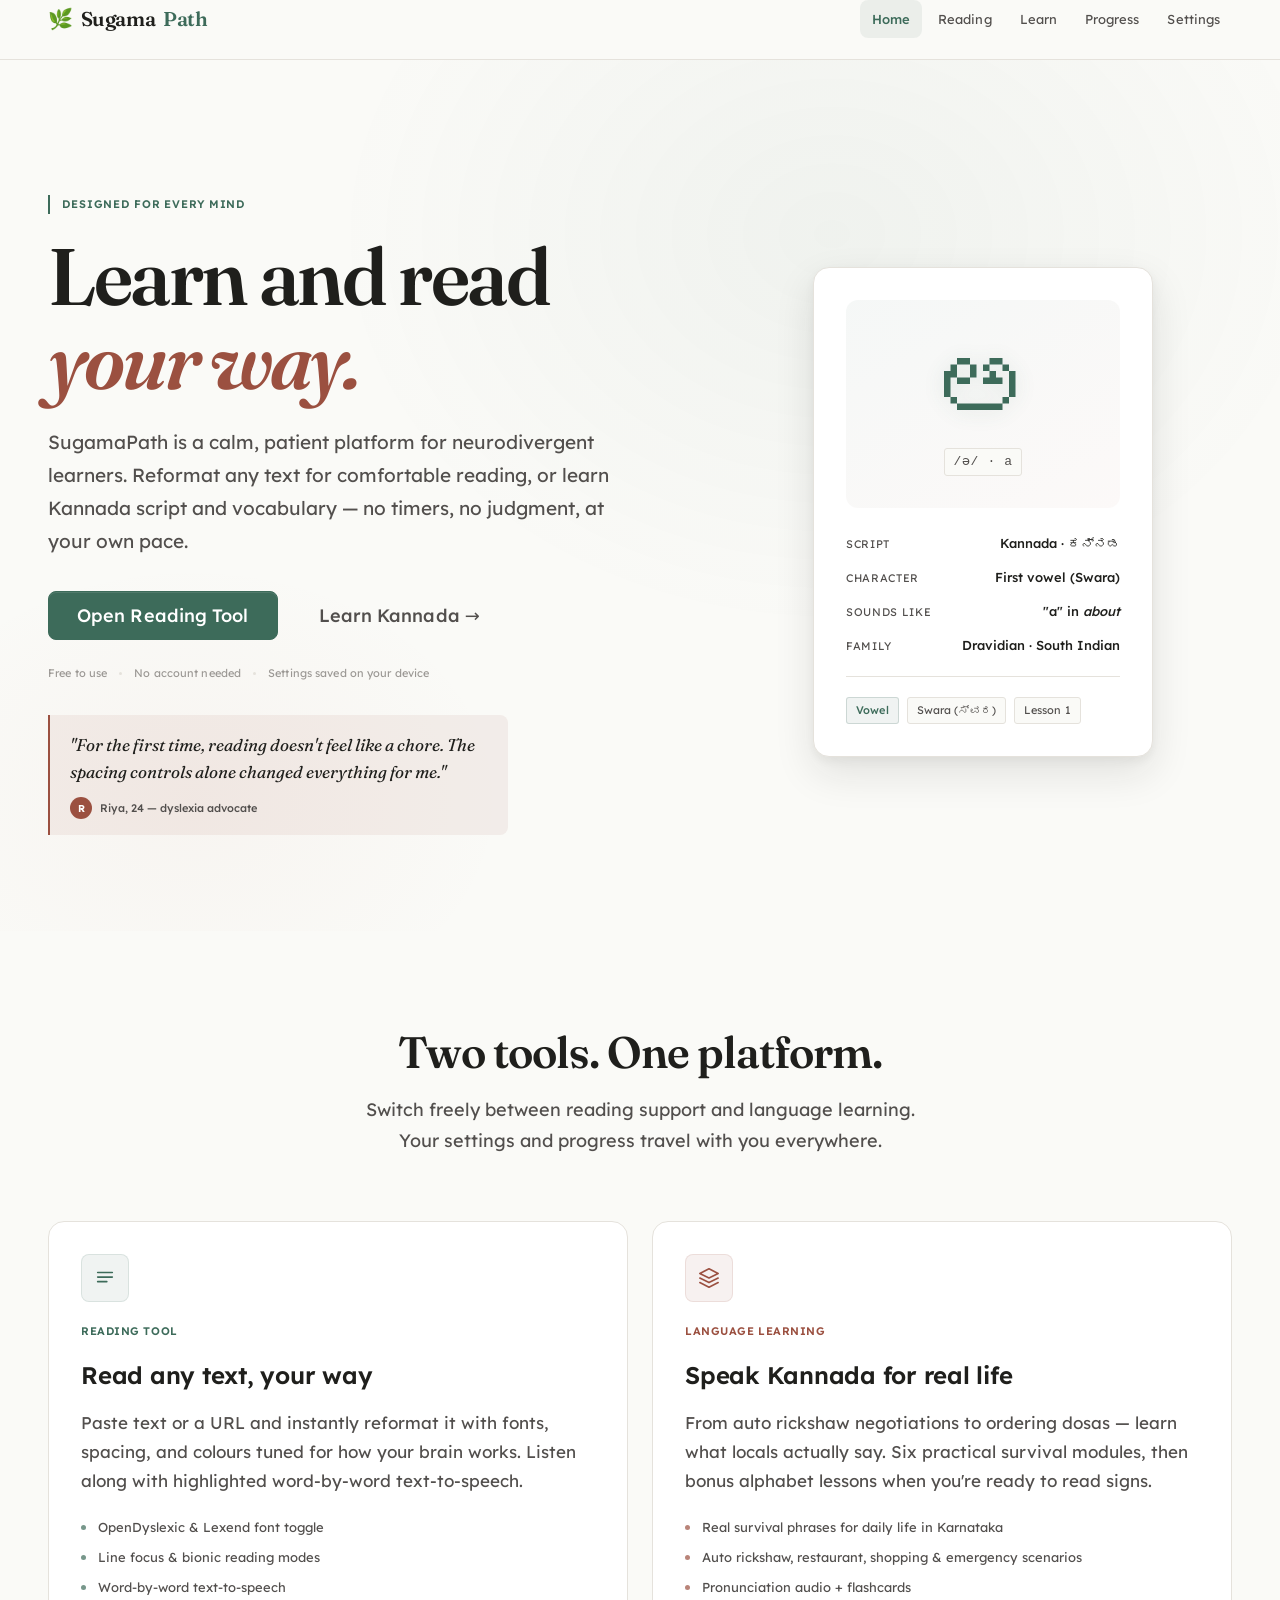
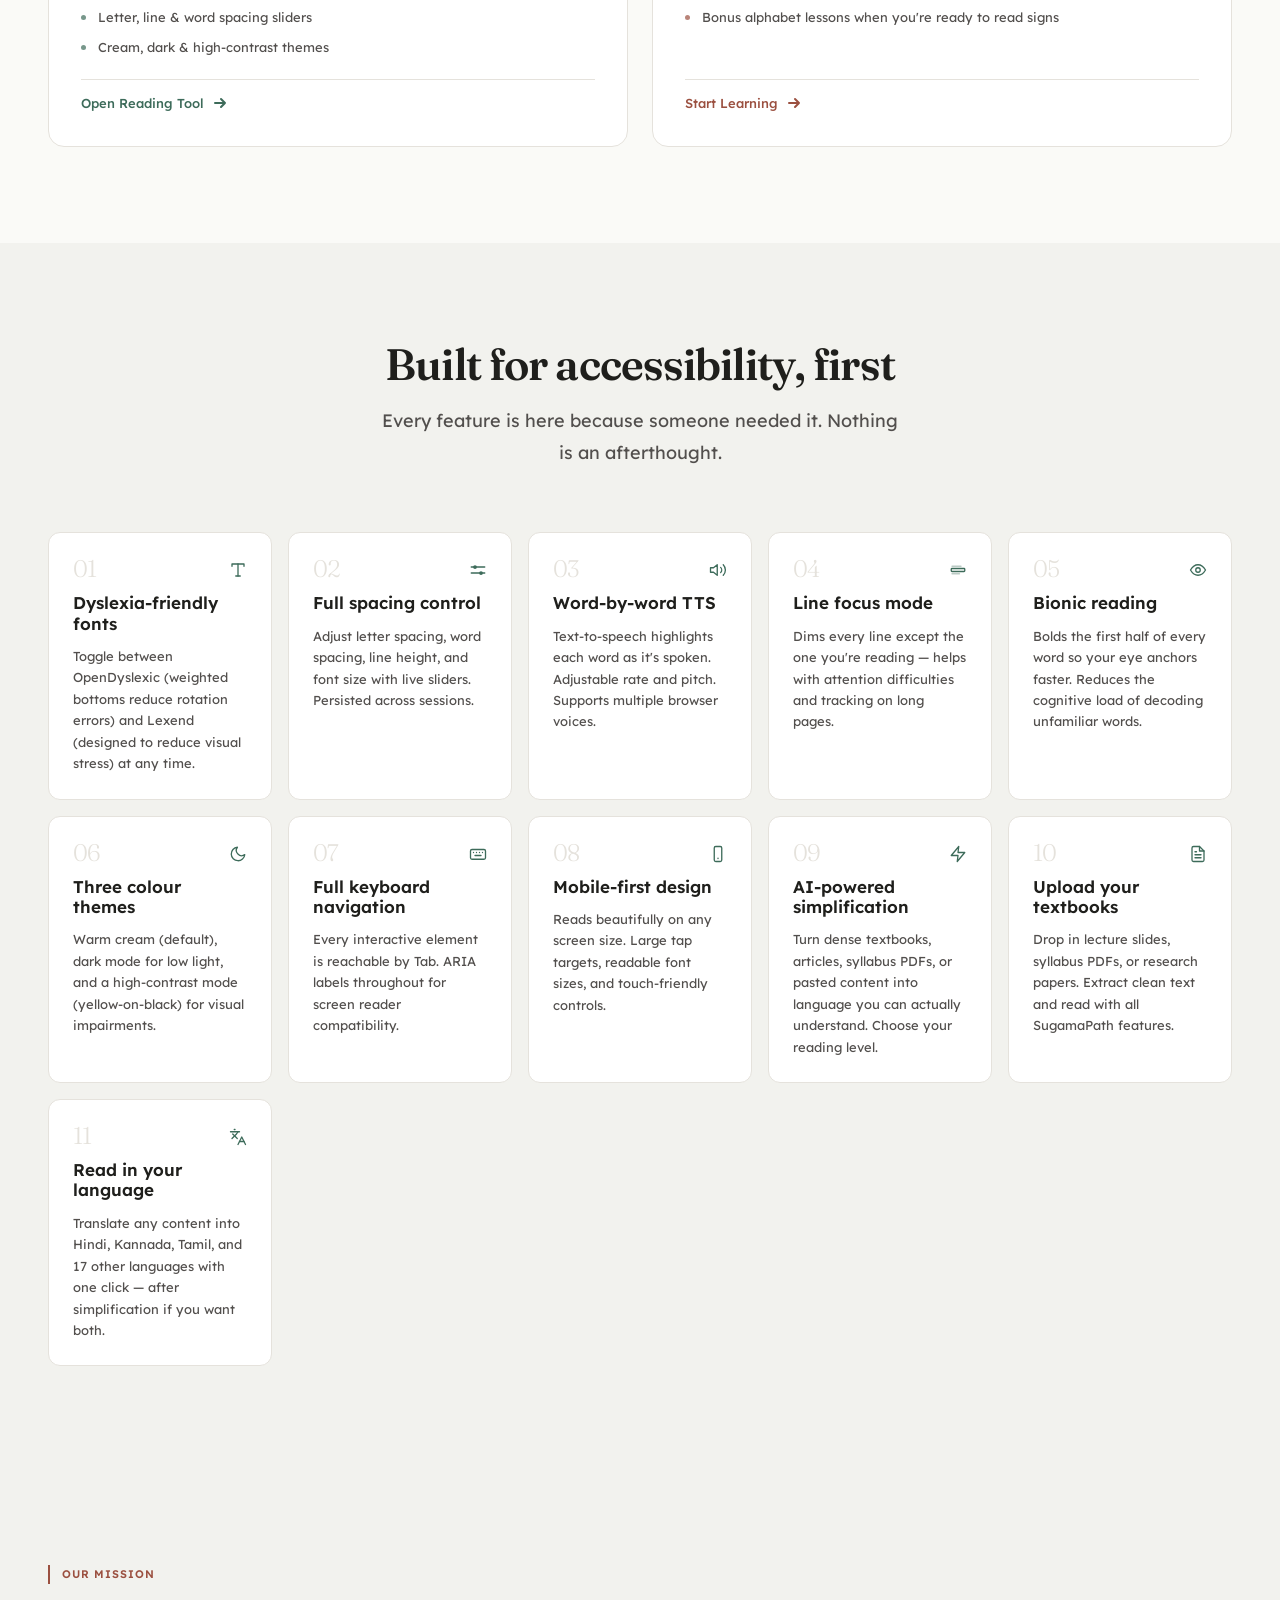
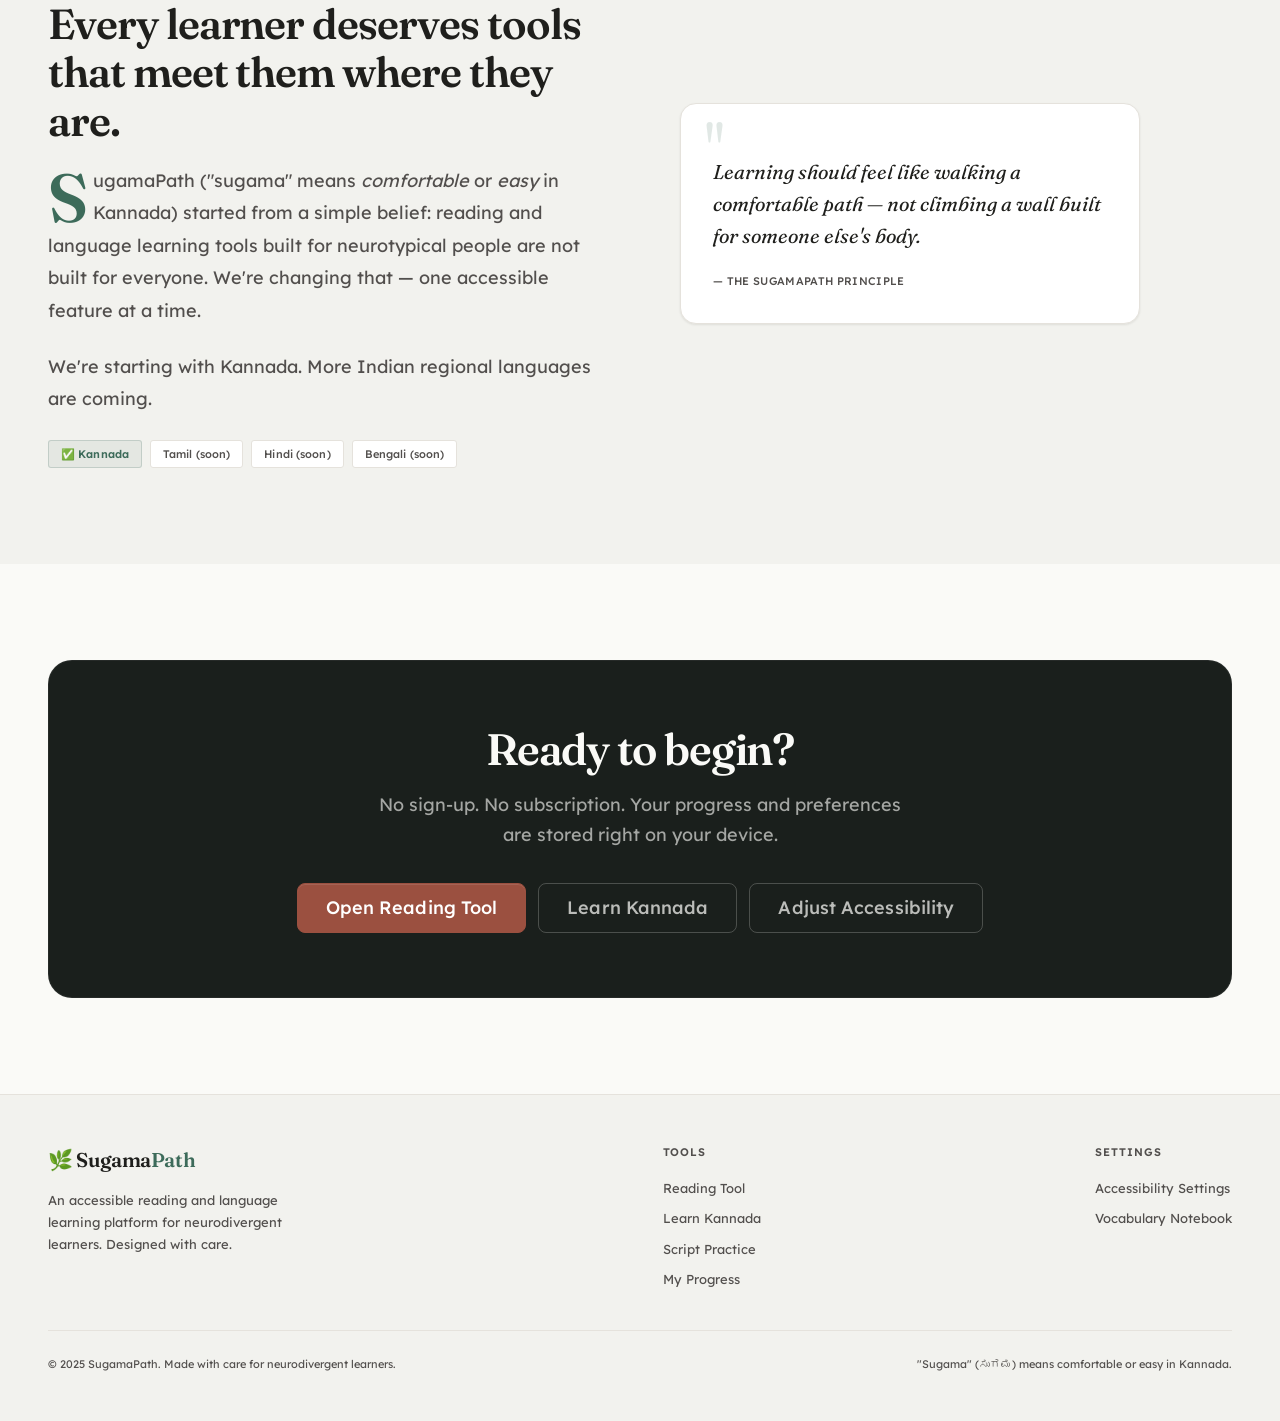
==== index.html @ 94a6a4c0 "Initial commit: SugamaPath v1 - paper/sage design with reading tool, AI features, Kannada lessons" ====
<!DOCTYPE html>
<html lang="en">
<head>
  <meta charset="UTF-8" />
  <meta name="viewport" content="width=device-width, initial-scale=1.0" />
  <meta name="description"
    content="SugamaPath — An accessible language learning platform designed for neurodivergent learners. Read better with dyslexia-friendly tools. Learn Kannada and other Indian regional languages at your own pace." />

  <title>SugamaPath — Accessible Language Learning</title>

  <!-- Preconnect to Google Fonts for performance -->
  <link rel="preconnect" href="https://fonts.googleapis.com" />
  <link rel="preconnect" href="https://fonts.gstatic.com" crossorigin />

  <!-- Settings script runs first — applies theme/font before paint to prevent flash -->
  <script src="js/settings.js"></script>

  <!-- Styles -->
  <link rel="stylesheet" href="css/global.css" />
  <link rel="stylesheet" href="css/index.css" />
</head>
<body>

  <!-- Skip navigation for keyboard users -->
  <a class="skip-nav" href="#main-content">Skip to main content</a>

  <!-- ======================================================================
       Navigation
       ====================================================================== -->
  <header>
    <nav class="nav" aria-label="Main navigation">
      <div class="container">
        <div class="nav__inner">

          <!-- Logo -->
          <a href="index.html" class="nav__logo" aria-label="SugamaPath home">
            <span class="nav__logo-icon" aria-hidden="true">🌿</span>
            Sugama<span>Path</span>
          </a>

          <!-- Mobile hamburger -->
          <button
            class="nav__toggle"
            aria-controls="nav-links"
            aria-expanded="false"
            aria-label="Toggle navigation menu"
          >
            <!-- Hamburger icon (SVG) -->
            <svg width="22" height="22" viewBox="0 0 22 22" fill="none" aria-hidden="true">
              <rect y="4"  width="22" height="2.5" rx="1.25" fill="currentColor"/>
              <rect y="10" width="22" height="2.5" rx="1.25" fill="currentColor"/>
              <rect y="16" width="22" height="2.5" rx="1.25" fill="currentColor"/>
            </svg>
          </button>

          <!-- Nav links — text-only, no emoji -->
          <ul class="nav__links" id="nav-links" role="list">
            <li><a href="index.html"     class="nav__link" aria-current="page">Home</a></li>
            <li><a href="reading.html"   class="nav__link">Reading</a></li>
            <li><a href="learn.html"     class="nav__link">Learn</a></li>
            <li><a href="dashboard.html" class="nav__link">Progress</a></li>
            <li><a href="settings.html"  class="nav__link">Settings</a></li>
          </ul>

        </div>
      </div>
    </nav>
  </header>

  <!-- ======================================================================
       Main Content
       ====================================================================== -->
  <main id="main-content">

    <!-- ==================================================================
         Hero Section
         ================================================================== -->
    <section class="hero" aria-labelledby="hero-heading">
      <div class="container">
        <div class="hero__inner">

          <!-- Left: Text content -->
          <div class="hero__content">
            <div class="hero__eyebrow">Designed for every mind</div>

            <h1 id="hero-heading" class="hero__title">
              Learn and read
              <span class="hero__title-accent">your way.</span>
            </h1>

            <p class="hero__subtitle">
              SugamaPath is a calm, patient platform for neurodivergent learners.
              Reformat any text for comfortable reading, or learn Kannada script
              and vocabulary — no timers, no judgment, at your own pace.
            </p>

            <div class="hero__actions">
              <a href="reading.html" class="btn btn--primary btn--large">Open Reading Tool</a>
              <a href="learn.html"   class="btn btn--text   btn--large">Learn Kannada →</a>
            </div>

            <p class="hero__note">
              <span>Free to use</span>
              <span class="hero__note-dot" aria-hidden="true"></span>
              <span>No account needed</span>
              <span class="hero__note-dot" aria-hidden="true"></span>
              <span>Settings saved on your device</span>
            </p>

            <!-- Pull-quote testimonial -->
            <figure class="hero__testimonial">
              <blockquote class="hero__testimonial-quote">
                "For the first time, reading doesn't feel like a chore.
                The spacing controls alone changed everything for me."
              </blockquote>
              <figcaption class="hero__testimonial-attr">
                <span class="hero__testimonial-avatar" aria-hidden="true">R</span>
                <span>Riya, 24 — dyslexia advocate</span>
              </figcaption>
            </figure>

          </div>

          <!-- Right: Editorial Kannada character card -->
          <div class="hero__visual" aria-hidden="true">
            <div class="hero-editorial">

              <!-- Large Kannada vowel "ಅ" — the star -->
              <div class="hero-editorial__glyph-area">
                <div class="hero-editorial__glyph">ಅ</div>
                <div class="hero-editorial__phoneme">/ə/ · a</div>
              </div>

              <!-- Reference metadata — editorial, precise -->
              <div class="hero-editorial__table">
                <div class="hero-editorial__row">
                  <span class="hero-editorial__row-label">Script</span>
                  <span class="hero-editorial__row-value">Kannada · ಕನ್ನಡ</span>
                </div>
                <div class="hero-editorial__row">
                  <span class="hero-editorial__row-label">Character</span>
                  <span class="hero-editorial__row-value">First vowel (Swara)</span>
                </div>
                <div class="hero-editorial__row">
                  <span class="hero-editorial__row-label">Sounds like</span>
                  <span class="hero-editorial__row-value">"a" in <em>about</em></span>
                </div>
                <div class="hero-editorial__row">
                  <span class="hero-editorial__row-label">Family</span>
                  <span class="hero-editorial__row-value">Dravidian · South Indian</span>
                </div>
              </div>

              <!-- Classification tags -->
              <div class="hero-editorial__tags">
                <span class="hero-editorial__tag hero-editorial__tag--active">Vowel</span>
                <span class="hero-editorial__tag">Swara (ಸ್ವರ)</span>
                <span class="hero-editorial__tag">Lesson 1</span>
              </div>

            </div>
          </div>

        </div>
      </div>
    </section>

    <!-- ==================================================================
         Two Modes Section
         ================================================================== -->
    <section class="modes section" aria-labelledby="modes-heading">
      <div class="container">
        <div class="modes__header">
          <h2 id="modes-heading" class="heading-section">Two tools. One platform.</h2>
          <p class="body-large">
            Switch freely between reading support and language learning.
            Your settings and progress travel with you everywhere.
          </p>
        </div>

        <div class="modes__grid">

          <!-- Reading Mode Card -->
          <a href="reading.html" class="mode-card mode-card--read card card--interactive reveal" aria-label="Go to Reading Tool">
            <div>
              <div class="mode-card__icon" aria-hidden="true">
                <!-- Lines / text icon -->
                <svg viewBox="0 0 24 24" fill="none" stroke="currentColor" stroke-width="1.75" stroke-linecap="round">
                  <path d="M4 6h16M4 11h16M4 16h10"/>
                </svg>
              </div>
            </div>
            <div class="mode-card__tag">Reading Tool</div>
            <h3 class="mode-card__title">Read any text, your way</h3>
            <p class="mode-card__desc">
              Paste text or a URL and instantly reformat it with fonts, spacing,
              and colours tuned for how your brain works. Listen along with
              highlighted word-by-word text-to-speech.
            </p>
            <ul class="mode-card__features" role="list" aria-label="Reading tool features">
              <li class="mode-card__feature">OpenDyslexic & Lexend font toggle</li>
              <li class="mode-card__feature">Line focus & bionic reading modes</li>
              <li class="mode-card__feature">Word-by-word text-to-speech</li>
              <li class="mode-card__feature">Letter, line & word spacing sliders</li>
              <li class="mode-card__feature">Cream, dark & high-contrast themes</li>
            </ul>
            <span class="mode-card__cta" aria-hidden="true">
              Open Reading Tool
              <svg width="16" height="16" viewBox="0 0 16 16" fill="none">
                <path d="M3 8h10M9 4l4 4-4 4" stroke="currentColor" stroke-width="2" stroke-linecap="round" stroke-linejoin="round"/>
              </svg>
            </span>
          </a>

          <!-- Learn Mode Card -->
          <a href="learn.html" class="mode-card mode-card--learn card card--interactive reveal" aria-label="Go to Language Learning">
            <div>
              <div class="mode-card__icon" aria-hidden="true">
                <!-- Graduation / language icon -->
                <svg viewBox="0 0 24 24" fill="none" stroke="currentColor" stroke-width="1.75" stroke-linecap="round" stroke-linejoin="round">
                  <path d="M12 2L2 7l10 5 10-5-10-5z"/>
                  <path d="M2 17l10 5 10-5M2 12l10 5 10-5"/>
                </svg>
              </div>
            </div>
            <div class="mode-card__tag">Language Learning</div>
            <h3 class="mode-card__title">Speak Kannada for real life</h3>
            <p class="mode-card__desc">
              From auto rickshaw negotiations to ordering dosas — learn what
              locals actually say. Six practical survival modules, then bonus
              alphabet lessons when you're ready to read signs.
            </p>
            <ul class="mode-card__features" role="list" aria-label="Learning features">
              <li class="mode-card__feature">Real survival phrases for daily life in Karnataka</li>
              <li class="mode-card__feature">Auto rickshaw, restaurant, shopping &amp; emergency scenarios</li>
              <li class="mode-card__feature">Pronunciation audio + flashcards</li>
              <li class="mode-card__feature">Bonus alphabet lessons when you're ready to read signs</li>
            </ul>
            <span class="mode-card__cta" aria-hidden="true">
              Start Learning
              <svg width="16" height="16" viewBox="0 0 16 16" fill="none">
                <path d="M3 8h10M9 4l4 4-4 4" stroke="currentColor" stroke-width="2" stroke-linecap="round" stroke-linejoin="round"/>
              </svg>
            </span>
          </a>

        </div>
      </div>
    </section>

    <!-- ==================================================================
         Accessibility Features Grid
         ================================================================== -->
    <section class="features section section--alt" aria-labelledby="features-heading">
      <div class="container">
        <div class="features__header reveal">
          <h2 id="features-heading" class="heading-section">Built for accessibility, first</h2>
          <p class="body-large">
            Every feature is here because someone needed it. Nothing is an afterthought.
          </p>
        </div>

        <div class="features__grid" role="list" aria-label="Accessibility features">

          <article class="feature-item reveal" role="listitem">
            <div class="feature-item__top">
              <span class="feature-item__num" aria-hidden="true">01</span>
              <svg class="feature-item__svg" viewBox="0 0 24 24" fill="none" stroke="currentColor" stroke-width="1.75" stroke-linecap="round" stroke-linejoin="round" aria-hidden="true">
                <path d="M4 7V4h16v3"/><path d="M9 20h6"/><path d="M12 4v16"/>
              </svg>
            </div>
            <h3 class="feature-item__title">Dyslexia-friendly fonts</h3>
            <p class="feature-item__desc">
              Toggle between OpenDyslexic (weighted bottoms reduce rotation errors)
              and Lexend (designed to reduce visual stress) at any time.
            </p>
          </article>

          <article class="feature-item reveal" role="listitem">
            <div class="feature-item__top">
              <span class="feature-item__num" aria-hidden="true">02</span>
              <svg class="feature-item__svg" viewBox="0 0 24 24" fill="none" stroke="currentColor" stroke-width="1.75" stroke-linecap="round" stroke-linejoin="round" aria-hidden="true">
                <path d="M3 8h18M3 16h18"/><circle cx="8" cy="8" r="2.5" fill="currentColor" stroke="none"/><circle cx="16" cy="16" r="2.5" fill="currentColor" stroke="none"/>
              </svg>
            </div>
            <h3 class="feature-item__title">Full spacing control</h3>
            <p class="feature-item__desc">
              Adjust letter spacing, word spacing, line height, and font size
              with live sliders. Persisted across sessions.
            </p>
          </article>

          <article class="feature-item reveal" role="listitem">
            <div class="feature-item__top">
              <span class="feature-item__num" aria-hidden="true">03</span>
              <svg class="feature-item__svg" viewBox="0 0 24 24" fill="none" stroke="currentColor" stroke-width="1.75" stroke-linecap="round" stroke-linejoin="round" aria-hidden="true">
                <polygon points="11 5 6 9 2 9 2 15 6 15 11 19 11 5"/><path d="M15.5 8.5a5 5 0 0 1 0 7"/><path d="M19 5a10 10 0 0 1 0 14"/>
              </svg>
            </div>
            <h3 class="feature-item__title">Word-by-word TTS</h3>
            <p class="feature-item__desc">
              Text-to-speech highlights each word as it's spoken. Adjustable
              rate and pitch. Supports multiple browser voices.
            </p>
          </article>

          <article class="feature-item reveal" role="listitem">
            <div class="feature-item__top">
              <span class="feature-item__num" aria-hidden="true">04</span>
              <svg class="feature-item__svg" viewBox="0 0 24 24" fill="none" stroke="currentColor" stroke-width="1.75" stroke-linecap="round" stroke-linejoin="round" aria-hidden="true">
                <path d="M4 7h12" opacity="0.35"/><rect x="3" y="10" width="18" height="4" rx="1"/><path d="M4 17h10" opacity="0.35"/>
              </svg>
            </div>
            <h3 class="feature-item__title">Line focus mode</h3>
            <p class="feature-item__desc">
              Dims every line except the one you're reading — helps with
              attention difficulties and tracking on long pages.
            </p>
          </article>

          <article class="feature-item reveal" role="listitem">
            <div class="feature-item__top">
              <span class="feature-item__num" aria-hidden="true">05</span>
              <svg class="feature-item__svg" viewBox="0 0 24 24" fill="none" stroke="currentColor" stroke-width="1.75" stroke-linecap="round" stroke-linejoin="round" aria-hidden="true">
                <path d="M2 12s4-7 10-7 10 7 10 7-4 7-10 7-10-7-10-7z"/><circle cx="12" cy="12" r="3"/>
              </svg>
            </div>
            <h3 class="feature-item__title">Bionic reading</h3>
            <p class="feature-item__desc">
              Bolds the first half of every word so your eye anchors faster.
              Reduces the cognitive load of decoding unfamiliar words.
            </p>
          </article>

          <article class="feature-item reveal" role="listitem">
            <div class="feature-item__top">
              <span class="feature-item__num" aria-hidden="true">06</span>
              <svg class="feature-item__svg" viewBox="0 0 24 24" fill="none" stroke="currentColor" stroke-width="1.75" stroke-linecap="round" stroke-linejoin="round" aria-hidden="true">
                <path d="M21 12.79A9 9 0 1 1 11.21 3 7 7 0 0 0 21 12.79z"/>
              </svg>
            </div>
            <h3 class="feature-item__title">Three colour themes</h3>
            <p class="feature-item__desc">
              Warm cream (default), dark mode for low light, and a
              high-contrast mode (yellow-on-black) for visual impairments.
            </p>
          </article>

          <article class="feature-item reveal" role="listitem">
            <div class="feature-item__top">
              <span class="feature-item__num" aria-hidden="true">07</span>
              <svg class="feature-item__svg" viewBox="0 0 24 24" fill="none" stroke="currentColor" stroke-width="1.75" stroke-linecap="round" stroke-linejoin="round" aria-hidden="true">
                <rect x="2" y="6" width="20" height="13" rx="2"/><path d="M6 10h.01M10 10h.01M14 10h.01M18 10h.01M8 14h8"/>
              </svg>
            </div>
            <h3 class="feature-item__title">Full keyboard navigation</h3>
            <p class="feature-item__desc">
              Every interactive element is reachable by Tab. ARIA labels
              throughout for screen reader compatibility.
            </p>
          </article>

          <article class="feature-item reveal" role="listitem">
            <div class="feature-item__top">
              <span class="feature-item__num" aria-hidden="true">08</span>
              <svg class="feature-item__svg" viewBox="0 0 24 24" fill="none" stroke="currentColor" stroke-width="1.75" stroke-linecap="round" stroke-linejoin="round" aria-hidden="true">
                <rect x="7" y="2" width="10" height="20" rx="2"/><path d="M12 17.5v.5"/>
              </svg>
            </div>
            <h3 class="feature-item__title">Mobile-first design</h3>
            <p class="feature-item__desc">
              Reads beautifully on any screen size. Large tap targets, readable
              font sizes, and touch-friendly controls.
            </p>
          </article>

          <article class="feature-item reveal" role="listitem">
            <div class="feature-item__top">
              <span class="feature-item__num" aria-hidden="true">09</span>
              <svg class="feature-item__svg" viewBox="0 0 24 24" fill="none" stroke="currentColor" stroke-width="1.75" stroke-linecap="round" stroke-linejoin="round" aria-hidden="true">
                <path d="M13 2L3 14h9l-1 8 10-12h-9l1-8z"/>
              </svg>
            </div>
            <h3 class="feature-item__title">AI-powered simplification</h3>
            <p class="feature-item__desc">
              Turn dense textbooks, articles, syllabus PDFs, or pasted content
              into language you can actually understand. Choose your reading level.
            </p>
          </article>

          <article class="feature-item reveal" role="listitem">
            <div class="feature-item__top">
              <span class="feature-item__num" aria-hidden="true">10</span>
              <svg class="feature-item__svg" viewBox="0 0 24 24" fill="none" stroke="currentColor" stroke-width="1.75" stroke-linecap="round" stroke-linejoin="round" aria-hidden="true">
                <path d="M14 2H6a2 2 0 0 0-2 2v16a2 2 0 0 0 2 2h12a2 2 0 0 0 2-2V8z"/>
                <polyline points="14 2 14 8 20 8"/>
                <line x1="16" y1="13" x2="8" y2="13"/>
                <line x1="16" y1="17" x2="8" y2="17"/>
                <line x1="10" y1="9" x2="8" y2="9"/>
              </svg>
            </div>
            <h3 class="feature-item__title">Upload your textbooks</h3>
            <p class="feature-item__desc">
              Drop in lecture slides, syllabus PDFs, or research papers. Extract
              clean text and read with all SugamaPath features.
            </p>
          </article>

          <article class="feature-item reveal" role="listitem">
            <div class="feature-item__top">
              <span class="feature-item__num" aria-hidden="true">11</span>
              <svg class="feature-item__svg" viewBox="0 0 24 24" fill="none" stroke="currentColor" stroke-width="1.75" stroke-linecap="round" stroke-linejoin="round" aria-hidden="true">
                <path d="M5 8l6 6"/><path d="M4 14l6-6 2-3"/><path d="M2 5h12"/><path d="M7 2h1"/>
                <path d="M22 22l-5-10-5 10"/><path d="M14 18h6"/>
              </svg>
            </div>
            <h3 class="feature-item__title">Read in your language</h3>
            <p class="feature-item__desc">
              Translate any content into Hindi, Kannada, Tamil, and 17 other languages
              with one click — after simplification if you want both.
            </p>
          </article>

        </div>
      </div>
    </section>

    <!-- ==================================================================
         Mission Section
         ================================================================== -->
    <section class="mission" aria-labelledby="mission-heading">
      <div class="container">
        <div class="mission__inner">

          <!-- Left: Mission copy -->
          <div class="mission__text">
            <p class="mission__eyebrow">Our mission</p>
            <h2 id="mission-heading" class="mission__heading">
              Every learner deserves tools that meet them where they are.
            </h2>
            <p class="mission__body mission__body--lead">
              SugamaPath ("sugama" means <em>comfortable</em> or <em>easy</em> in Kannada)
              started from a simple belief: reading and language learning tools built
              for neurotypical people are not built for everyone. We're changing that —
              one accessible feature at a time.
            </p>
            <p class="mission__body">
              We're starting with Kannada. More Indian regional languages are coming.
            </p>
            <div class="mission__languages" role="list" aria-label="Supported and upcoming languages">
              <span class="mission__lang-tag mission__lang-tag--active" role="listitem">
                ✅ Kannada
              </span>
              <span class="mission__lang-tag" role="listitem" aria-label="Tamil — coming soon">
                Tamil (soon)
              </span>
              <span class="mission__lang-tag" role="listitem" aria-label="Hindi — coming soon">
                Hindi (soon)
              </span>
              <span class="mission__lang-tag" role="listitem" aria-label="Bengali — coming soon">
                Bengali (soon)
              </span>
            </div>
          </div>

          <!-- Right: Pull quote -->
          <blockquote class="mission__quote">
            <div class="mission__quote-mark" aria-hidden="true">"</div>
            <p class="mission__quote-text">
              Learning should feel like walking a comfortable path — not climbing
              a wall built for someone else's body.
            </p>
            <footer class="mission__quote-attr">
              — The SugamaPath principle
            </footer>
          </blockquote>

        </div>
      </div>
    </section>

    <!-- ==================================================================
         CTA Banner
         ================================================================== -->
    <section class="cta-banner" aria-labelledby="cta-heading">
      <div class="container">
        <div class="cta-banner__inner">
          <h2 id="cta-heading" class="cta-banner__title">Ready to begin?</h2>
          <p class="cta-banner__subtitle">
            No sign-up. No subscription. Your progress and preferences are
            stored right on your device.
          </p>
          <div class="cta-banner__actions">
            <a href="reading.html" class="btn btn--accent btn--large">
              Open Reading Tool
            </a>
            <a href="learn.html" class="btn btn--ghost btn--large">
              Learn Kannada
            </a>
            <a href="settings.html" class="btn btn--ghost btn--large">
              Adjust Accessibility
            </a>
          </div>
        </div>
      </div>
    </section>

  </main>

  <!-- ======================================================================
       Footer
       ====================================================================== -->
  <footer class="footer" aria-label="Site footer">
    <div class="container">
      <div class="footer__inner">

        <!-- Brand -->
        <div class="footer__brand">
          <div class="footer__brand-name">🌿 Sugama<span>Path</span></div>
          <p class="footer__tagline">
            An accessible reading and language learning platform for
            neurodivergent learners. Designed with care.
          </p>
        </div>

        <!-- Tools links -->
        <nav class="footer__links-group" aria-label="Tools navigation">
          <div class="footer__links-heading">Tools</div>
          <a href="reading.html" class="footer__link">Reading Tool</a>
          <a href="learn.html"   class="footer__link">Learn Kannada</a>
          <a href="practice.html" class="footer__link">Script Practice</a>
          <a href="dashboard.html" class="footer__link">My Progress</a>
        </nav>

        <!-- Site links -->
        <nav class="footer__links-group" aria-label="Settings navigation">
          <div class="footer__links-heading">Settings</div>
          <a href="settings.html" class="footer__link">Accessibility Settings</a>
          <a href="dashboard.html#notebook" class="footer__link">Vocabulary Notebook</a>
        </nav>

      </div>

      <div class="footer__bottom">
        <span>© 2025 SugamaPath. Made with care for neurodivergent learners.</span>
        <span>"Sugama" (ಸುಗಮ) means comfortable or easy in Kannada.</span>
      </div>
    </div>
  </footer>

  <!-- ======================================================================
       Scripts
       ====================================================================== -->
  <script>
    /* -----------------------------------------------------------------------
       Mobile nav toggle
       ----------------------------------------------------------------------- */
    const navToggle = document.querySelector('.nav__toggle');
    const navLinks  = document.querySelector('.nav__links');

    navToggle.addEventListener('click', () => {
      const isOpen = navLinks.classList.toggle('is-open');
      navToggle.setAttribute('aria-expanded', isOpen ? 'true' : 'false');
    });

    /* Close mobile nav when a link is clicked */
    navLinks.querySelectorAll('.nav__link').forEach(link => {
      link.addEventListener('click', () => {
        navLinks.classList.remove('is-open');
        navToggle.setAttribute('aria-expanded', 'false');
      });
    });

    /* Close mobile nav on outside click */
    document.addEventListener('click', (e) => {
      if (!e.target.closest('.nav')) {
        navLinks.classList.remove('is-open');
        navToggle.setAttribute('aria-expanded', 'false');
      }
    });

  </script>
  <script src="js/animations.js"></script>

</body>
</html>
---- css/global.css ----
/* ==========================================================================
   SugamaPath — Global Design System
   Fraunces (serif display) + Lexend (body) — editorial meets accessible.
   Palette: paper-white ground, sage green primary, terracotta accent.
   ========================================================================== */

/* --------------------------------------------------------------------------
   Fonts
   Fraunces: optical-size variable serif — stunning at large display sizes.
   Lexend:   purpose-built for reading accessibility.
   -------------------------------------------------------------------------- */
@import url('https://fonts.googleapis.com/css2?family=Fraunces:ital,opsz,wght@0,9..144,300;0,9..144,400;0,9..144,600;0,9..144,700;1,9..144,300;1,9..144,400;1,9..144,600&family=Lexend:wght@300;400;500;600;700&display=swap');

@font-face {
  font-family: 'OpenDyslexic';
  src: url('https://cdn.jsdelivr.net/npm/open-dyslexic@1.0.3/fonts/OpenDyslexic-Regular.otf') format('opentype');
  font-weight: 400;
  font-style: normal;
  font-display: swap;
}
@font-face {
  font-family: 'OpenDyslexic';
  src: url('https://cdn.jsdelivr.net/npm/open-dyslexic@1.0.3/fonts/OpenDyslexic-Bold.otf') format('opentype');
  font-weight: 700;
  font-style: normal;
  font-display: swap;
}

/* ==========================================================================
   Design Tokens — Light theme (default)
   Paper-white ground. Sage green. Terracotta warmth. Near-black text.
   ========================================================================== */
:root {
  /* Backgrounds — sophisticated off-white, not cream */
  --color-bg:          #FAFAF7;
  --color-bg-alt:      #F2F2EE;
  --color-surface:     #FFFFFF;
  --color-surface-alt: #F7F7F4;

  /* Borders */
  --color-border:       #E5E2DC;
  --color-border-focus: #3D6B5A;

  /* Brand: muted sage green — calm, mature, distinctive */
  --color-primary:        #3D6B5A;   /* WCAG AA on white (5.9:1) */
  --color-primary-hover:  #2D5447;
  --color-primary-light:  rgba(61, 107, 90, 0.08);
  --color-primary-muted:  rgba(61, 107, 90, 0.12);

  /* Accent: terracotta — ~5.8:1 on white, meets AA for body text */
  --color-secondary:       #9B5040;
  --color-secondary-hover: #8A4535;
  --color-secondary-light: rgba(155, 80, 64, 0.08);
  --color-secondary-muted: rgba(155, 80, 64, 0.12);

  /* Text — warm near-black, never pure */
  --color-text:            #1F1F1C;
  --color-text-muted:      #524F4D;   /* was #6B6860 — ~7.9:1 on bg */
  --color-text-placeholder:#9B9894;
  --color-text-on-primary: #FFFFFF;
  --color-text-link:       #3D6B5A;

  /* Feedback states */
  --color-success:       #2E6B4A;
  --color-success-light: rgba(46, 107, 74, 0.08);
  --color-warning:       #A36222;
  --color-warning-light: rgba(163, 98, 34, 0.08);
  --color-error:         #B83232;
  --color-error-light:   rgba(184, 50, 50, 0.07);

  /* Typography */
  --font-display: 'Fraunces', 'Georgia', serif;
  --font-base:    'Lexend', 'Segoe UI', system-ui, sans-serif;
  --font-dyslexic:'OpenDyslexic', 'Lexend', sans-serif;
  --font-mono:    'Courier New', 'Consolas', monospace;
  --font-active:  var(--font-base);

  /* Type scale — slightly larger than before, body at 17px */
  --text-xs:  0.6875rem;  /* 11px */
  --text-sm:  0.8125rem;  /* 13px */
  --text-md:  1.0625rem;  /* 17px — body */
  --text-lg:  1.125rem;   /* 18px */
  --text-xl:  1.25rem;    /* 20px */
  --text-2xl: 1.5rem;     /* 24px */
  --text-3xl: 2rem;       /* 32px */
  --text-4xl: 2.75rem;    /* 44px */
  --text-5xl: 3.5rem;     /* 56px */
  --text-6xl: 4.5rem;     /* 72px */

  /* Spacing — 8-point grid, extended for generous layouts */
  --sp-1:  0.25rem;   /*  4px */
  --sp-2:  0.5rem;    /*  8px */
  --sp-3:  0.75rem;   /* 12px */
  --sp-4:  1rem;      /* 16px */
  --sp-5:  1.25rem;   /* 20px */
  --sp-6:  1.5rem;    /* 24px */
  --sp-8:  2rem;      /* 32px */
  --sp-10: 2.5rem;    /* 40px */
  --sp-12: 3rem;      /* 48px */
  --sp-16: 4rem;      /* 64px */
  --sp-20: 5rem;      /* 80px */
  --sp-24: 6rem;      /* 96px  — section padding */
  --sp-28: 7rem;      /* 112px */
  --sp-32: 8rem;      /* 128px — hero */

  /* Layout */
  --max-width-content: 78rem;
  --max-width-text:    68ch;
  --nav-height:        60px;

  /* Border radius — refined, architectural, not toy-like */
  --border-radius-sm:   3px;
  --border-radius-md:   8px;
  --border-radius-lg:   12px;
  --border-radius-xl:   16px;
  --border-radius-2xl:  24px;
  --border-radius-full: 9999px;

  /* Shadows — barely-there at rest, soft glow on interaction */
  --shadow-xs: 0 1px 2px rgba(31,31,28,0.04);
  --shadow-sm: 0 1px 3px rgba(31,31,28,0.05), 0 1px 2px rgba(31,31,28,0.04);
  --shadow-md: 0 4px 16px rgba(31,31,28,0.08), 0 2px 4px rgba(31,31,28,0.04);
  --shadow-lg: 0 16px 40px rgba(31,31,28,0.11), 0 4px 10px rgba(31,31,28,0.05);
  --shadow-focus: 0 0 0 3px rgba(61,107,90,0.30);

  /* Transitions — premium ease-out, intentionally unhurried */
  --ease-out:    cubic-bezier(0.25, 0, 0, 1);
  --ease-spring: cubic-bezier(0.34, 1.56, 0.64, 1);
  --transition-fast:   200ms cubic-bezier(0.25, 0, 0, 1);
  --transition-base:   300ms cubic-bezier(0.25, 0, 0, 1);
  --transition-slow:   400ms cubic-bezier(0.25, 0, 0, 1);
}

/* --------------------------------------------------------------------------
   Theme: High Contrast  — <body class="theme-high-contrast">
   -------------------------------------------------------------------------- */
.theme-high-contrast {
  --color-bg:           #000000;
  --color-bg-alt:       #0D0D0D;
  --color-surface:      #111111;
  --color-surface-alt:  #1A1A1A;
  --color-border:       #444444;
  --color-border-focus: #FFD700;
  --color-primary:        #FFD700;
  --color-primary-hover:  #FFC400;
  --color-primary-light:  rgba(255, 215, 0, 0.12);
  --color-primary-muted:  rgba(255, 215, 0, 0.16);
  --color-secondary:       #00E5C8;
  --color-secondary-hover: #00CDB2;
  --color-secondary-light: rgba(0, 229, 200, 0.12);
  --color-secondary-muted: rgba(0, 229, 200, 0.16);
  --color-text:            #FFFFFF;
  --color-text-muted:      #C8C8C8;
  --color-text-placeholder:#888888;
  --color-text-on-primary: #000000;
  --color-text-link:       #FFD700;
  --shadow-sm: 0 1px 3px rgba(0,0,0,0.6);
  --shadow-md: 0 4px 16px rgba(0,0,0,0.7);
  --shadow-lg: 0 16px 40px rgba(0,0,0,0.8);
}

/* --------------------------------------------------------------------------
   Theme: Dark Mode — <body class="theme-dark">
   -------------------------------------------------------------------------- */
.theme-dark {
  --color-bg:          #161613;
  --color-bg-alt:      #1C1C18;
  --color-surface:     #222220;
  --color-surface-alt: #2A2A27;
  --color-border:       #353530;
  --color-border-focus: #7AB09A;
  --color-primary:        #7AB09A;   /* lighter sage for dark bg */
  --color-primary-hover:  #90C4AF;
  --color-primary-light:  rgba(122, 176, 154, 0.12);
  --color-primary-muted:  rgba(122, 176, 154, 0.16);
  --color-secondary:       #CF8970;  /* lighter terracotta */
  --color-secondary-hover: #DDA088;
  --color-secondary-light: rgba(207, 137, 112, 0.12);
  --color-secondary-muted: rgba(207, 137, 112, 0.16);
  --color-text:            #EEECEA;
  --color-text-muted:      #908E8A;
  --color-text-placeholder:#5A5A56;
  --color-text-on-primary: #161613;
  --color-text-link:       #7AB09A;
  --shadow-sm: 0 1px 3px rgba(0,0,0,0.25), 0 1px 2px rgba(0,0,0,0.18);
  --shadow-md: 0 4px 16px rgba(0,0,0,0.35), 0 2px 4px rgba(0,0,0,0.2);
  --shadow-lg: 0 16px 40px rgba(0,0,0,0.50), 0 4px 10px rgba(0,0,0,0.25);
  --shadow-focus: 0 0 0 3px rgba(122, 176, 154, 0.35);
}

.font-dyslexic {
  --font-active: var(--font-dyslexic);
}

/* ==========================================================================
   Reset
   ========================================================================== */
*, *::before, *::after {
  box-sizing: border-box;
  margin: 0;
  padding: 0;
}

html {
  font-size: 16px;
  scroll-behavior: smooth;
  -webkit-text-size-adjust: 100%;
  text-rendering: optimizeLegibility;
  -webkit-font-smoothing: antialiased;
  -moz-osx-font-smoothing: grayscale;
}

body {
  font-family: var(--font-active);
  font-size: var(--text-md);
  line-height: 1.7;
  color: var(--color-text);
  background-color: var(--color-bg);
  transition:
    background-color var(--transition-slow),
    color var(--transition-slow);
  min-height: 100vh;
  display: flex;
  flex-direction: column;
}

main { flex: 1; }

img, svg {
  display: block;
  max-width: 100%;
}

ul[role="list"], ol[role="list"] { list-style: none; }

/* ==========================================================================
   Typography
   ========================================================================== */
h1, h2, h3, h4, h5, h6 {
  font-family: var(--font-active);
  line-height: 1.2;
  color: var(--color-text);
  font-weight: 600;
}

p {
  max-width: var(--max-width-text);
  color: var(--color-text);
}

a {
  color: var(--color-text-link);
  text-decoration: underline;
  text-decoration-thickness: 1px;
  text-underline-offset: 3px;
  transition: color var(--transition-fast), opacity var(--transition-fast);
}

a:hover { color: var(--color-primary-hover); }

strong, b { font-weight: 600; }

/* Display class — uses Fraunces serif */
.display {
  font-family: var(--font-display);
}

/* ==========================================================================
   Focus — WCAG AA accessible, visually clear
   ========================================================================== */
:focus-visible {
  outline: 2px solid var(--color-border-focus);
  outline-offset: 3px;
  border-radius: var(--border-radius-sm);
}

:focus:not(:focus-visible) { outline: none; }

/* ==========================================================================
   Layout
   ========================================================================== */
.container {
  width: 100%;
  max-width: var(--max-width-content);
  margin-inline: auto;
  padding-inline: var(--sp-8);
}

@media (max-width: 640px) {
  .container { padding-inline: var(--sp-5); }
}

.section {
  padding-block: clamp(var(--sp-16), 8vw, var(--sp-24));
}

.section--alt {
  background-color: var(--color-bg-alt);
}

/* Utility flex/grid */
.flex         { display: flex; }
.flex-center  { display: flex; align-items: center; justify-content: center; }
.flex-between { display: flex; align-items: center; justify-content: space-between; }
.flex-col     { display: flex; flex-direction: column; }
.gap-2  { gap: var(--sp-2); }
.gap-4  { gap: var(--sp-4); }
.gap-6  { gap: var(--sp-6); }
.gap-8  { gap: var(--sp-8); }
.grid   { display: grid; }
.text-center { text-align: center; }

/* Visually hidden but readable by screen readers */
.sr-only {
  position: absolute;
  width: 1px; height: 1px;
  padding: 0; margin: -1px;
  overflow: hidden;
  clip: rect(0,0,0,0);
  white-space: nowrap;
  border: 0;
}

/* ==========================================================================
   Scroll Reveal — .reveal becomes .is-visible via IntersectionObserver
   ========================================================================== */
.reveal {
  opacity: 0;
  transform: translateY(20px);
  transition:
    opacity  var(--transition-slow) var(--ease-out),
    transform var(--transition-slow) var(--ease-out);
}

.reveal.is-visible {
  opacity: 1;
  transform: translateY(0);
}

@media (prefers-reduced-motion: reduce) {
  .reveal { opacity: 1; transform: none; transition: none; }
}

/* ==========================================================================
   Buttons — refined, not pill-shaped, premium hover
   ========================================================================== */
.btn {
  display: inline-flex;
  align-items: center;
  justify-content: center;
  gap: var(--sp-2);
  padding: 0.6875rem 1.375rem;   /* 11px 22px */
  font-family: var(--font-active);
  font-size: var(--text-md);
  font-weight: 500;
  line-height: 1.2;
  letter-spacing: 0.005em;
  border: 1.5px solid transparent;
  border-radius: var(--border-radius-md);   /* 8px — refined, not pill */
  cursor: pointer;
  text-decoration: none;
  transition: all var(--transition-base);
  white-space: nowrap;
  user-select: none;
  position: relative;
}

.btn:active { transform: translateY(0) scale(0.98); }

/* Primary — sage green fill */
.btn--primary {
  background-color: var(--color-primary);
  color: var(--color-text-on-primary);
  border-color: var(--color-primary);
  box-shadow: inset 0 1px 0 rgba(255,255,255,0.1);
}

.btn--primary:hover {
  background-color: var(--color-primary-hover);
  border-color: var(--color-primary-hover);
  color: var(--color-text-on-primary);
  transform: translateY(-1px);
  box-shadow:
    inset 0 1px 0 rgba(255,255,255,0.1),
    0 6px 20px rgba(61, 107, 90, 0.28);
}

/* Secondary — outlined */
.btn--secondary {
  background-color: transparent;
  color: var(--color-primary);
  border-color: var(--color-primary);
}

.btn--secondary:hover {
  background-color: var(--color-primary-light);
  color: var(--color-primary-hover);
  transform: translateY(-1px);
}

/* Ghost — very subtle */
.btn--ghost {
  background-color: transparent;
  color: var(--color-text-muted);
  border-color: var(--color-border);
}

.btn--ghost:hover {
  background-color: var(--color-surface-alt);
  color: var(--color-text);
  border-color: var(--color-text-muted);
}

/* Text button — no border, link-like */
.btn--text {
  background: transparent;
  border-color: transparent;
  color: var(--color-text-muted);
  padding-inline: var(--sp-2);
}

.btn--text:hover {
  color: var(--color-text);
  background: transparent;
  text-decoration: underline;
  text-underline-offset: 3px;
}

/* Terracotta accent variant */
.btn--accent {
  background-color: var(--color-secondary);
  color: #fff;
  border-color: var(--color-secondary);
  box-shadow: inset 0 1px 0 rgba(255,255,255,0.1);
}

.btn--accent:hover {
  background-color: var(--color-secondary-hover);
  transform: translateY(-1px);
  box-shadow: inset 0 1px 0 rgba(255,255,255,0.1), 0 6px 20px rgba(155,80,64,0.28);
}

/* Size modifiers */
.btn--large {
  font-size: var(--text-lg);
  padding: 0.8125rem 1.75rem;  /* 13px 28px */
}

.btn--small {
  font-size: var(--text-sm);
  padding: 0.4375rem 0.875rem; /* 7px 14px */
  border-radius: var(--border-radius-sm);
}

.btn--full { width: 100%; justify-content: center; }

.btn--icon {
  padding: 0.5rem;
  border-radius: var(--border-radius-md);
  width: 36px;
  height: 36px;
}

/* ==========================================================================
   Cards — no shadow at rest, soft lift on hover
   ========================================================================== */
.card {
  background-color: var(--color-surface);
  border: 1px solid var(--color-border);
  border-radius: var(--border-radius-lg);
  padding: var(--sp-6);
  box-shadow: none;
  transition:
    box-shadow var(--transition-base),
    transform  var(--transition-base),
    border-color var(--transition-base);
}

.card--interactive:hover {
  transform: translateY(-2px);
  box-shadow: var(--shadow-md);
  border-color: rgba(61,107,90,0.25);
}

.card--interactive:focus-within {
  box-shadow: var(--shadow-focus), var(--shadow-sm);
}

/* ==========================================================================
   Badges / Tags — lowercase, refined, sentence-case
   ========================================================================== */
.badge {
  display: inline-flex;
  align-items: center;
  gap: var(--sp-1);
  padding: 2px 10px;
  font-size: var(--text-xs);
  font-weight: 500;
  letter-spacing: 0.01em;
  border-radius: var(--border-radius-sm);
  background-color: var(--color-secondary-light);
  color: var(--color-secondary);
  border: 1px solid rgba(155,80,64,0.15);
}

.badge--primary {
  background-color: var(--color-primary-light);
  color: var(--color-primary);
  border-color: rgba(61,107,90,0.15);
}

.badge--neutral {
  background-color: var(--color-bg-alt);
  color: var(--color-text-muted);
  border-color: var(--color-border);
}

/* ==========================================================================
   Form elements
   ========================================================================== */
.label {
  display: block;
  font-size: var(--text-sm);
  font-weight: 500;
  color: var(--color-text);
  margin-bottom: var(--sp-2);
}

.input {
  width: 100%;
  padding: 0.625rem var(--sp-4);  /* 10px 16px */
  font-family: var(--font-active);
  font-size: var(--text-md);
  color: var(--color-text);
  background-color: var(--color-surface);
  border: 1.5px solid var(--color-border);
  border-radius: var(--border-radius-md);
  transition: border-color var(--transition-base), box-shadow var(--transition-base);
}

.input:focus-visible {
  border-color: var(--color-primary);
  outline: none;
  box-shadow: 0 0 0 3px var(--color-primary-light);
}

.input::placeholder {
  color: var(--color-text-placeholder);
}

/* ==========================================================================
   Sliders — substantial thumb with soft outer ring
   ========================================================================== */
.slider {
  -webkit-appearance: none;
  appearance: none;
  width: 100%;
  height: 4px;
  border-radius: var(--border-radius-full);
  background: var(--color-border);
  outline: none;
  cursor: pointer;
}

.slider::-webkit-slider-thumb {
  -webkit-appearance: none;
  width: 18px;
  height: 18px;
  border-radius: 50%;
  background: var(--color-primary);
  border: 2px solid var(--color-surface);
  box-shadow:
    0 0 0 3px var(--color-primary-light),
    var(--shadow-xs);
  cursor: pointer;
  transition:
    box-shadow var(--transition-base),
    transform  var(--transition-base);
}

.slider::-webkit-slider-thumb:hover {
  box-shadow:
    0 0 0 5px var(--color-primary-muted),
    var(--shadow-sm);
  transform: scale(1.1);
}

.slider::-webkit-slider-thumb:active {
  transform: scale(1.05);
}

.slider::-moz-range-thumb {
  width: 18px;
  height: 18px;
  border-radius: 50%;
  background: var(--color-primary);
  border: 2px solid var(--color-surface);
  box-shadow: 0 0 0 3px var(--color-primary-light);
  cursor: pointer;
}

/* ==========================================================================
   Toggle switch
   ========================================================================== */
.toggle {
  position: relative;
  display: inline-block;
  width: 44px;
  height: 24px;
}

.toggle input { opacity: 0; width: 0; height: 0; }

.toggle__track {
  position: absolute;
  inset: 0;
  background-color: var(--color-border);
  border-radius: var(--border-radius-full);
  transition: background-color var(--transition-base);
  cursor: pointer;
}

.toggle__track::before {
  content: '';
  position: absolute;
  height: 16px;
  width: 16px;
  left: 4px;
  top: 4px;
  background-color: var(--color-surface);
  border-radius: 50%;
  box-shadow: var(--shadow-xs);
  transition: transform var(--transition-base);
}

.toggle input:checked + .toggle__track {
  background-color: var(--color-primary);
}

.toggle input:checked + .toggle__track::before {
  transform: translateX(20px);
}

.toggle input:focus-visible + .toggle__track {
  box-shadow: var(--shadow-focus);
}

/* ==========================================================================
   Navigation
   ========================================================================== */
.nav {
  position: sticky;
  top: 0;
  z-index: 100;
  height: var(--nav-height);
  background-color: rgba(250, 250, 247, 0.92);
  border-bottom: 1px solid var(--color-border);
  backdrop-filter: blur(12px) saturate(180%);
  -webkit-backdrop-filter: blur(12px) saturate(180%);
  transition: background-color var(--transition-slow);
}

.theme-dark .nav {
  background-color: rgba(22, 22, 19, 0.92);
}

.nav__inner {
  display: flex;
  align-items: center;
  justify-content: space-between;
  gap: var(--sp-4);
  height: 100%;
}

/* Logo — wordmark using display serif */
.nav__logo {
  display: flex;
  align-items: center;
  gap: var(--sp-2);
  text-decoration: none;
  font-family: var(--font-display);
  font-size: var(--text-xl);
  font-weight: 600;
  color: var(--color-text);
  flex-shrink: 0;
  letter-spacing: -0.02em;
}

.nav__logo-icon {
  font-size: 1.25rem;
  line-height: 1;
}

.nav__logo span {
  color: var(--color-primary);
}

/* Nav links — clean text, no background pill */
.nav__links {
  display: flex;
  align-items: center;
  gap: var(--sp-1);
  list-style: none;
}

.nav__link {
  display: flex;
  align-items: center;
  padding: var(--sp-2) var(--sp-3);
  border-radius: var(--border-radius-md);
  text-decoration: none;
  font-size: var(--text-sm);
  font-weight: 400;
  color: var(--color-text-muted);
  transition: color var(--transition-fast), background-color var(--transition-fast);
  letter-spacing: 0.005em;
}

.nav__link:hover {
  color: var(--color-text);
  background-color: var(--color-bg-alt);
}

.nav__link[aria-current="page"] {
  color: var(--color-primary);
  font-weight: 500;
  background-color: var(--color-primary-light);
}

/* Mobile hamburger */
.nav__toggle {
  display: none;
  background: none;
  border: none;
  padding: var(--sp-2);
  cursor: pointer;
  color: var(--color-text);
  border-radius: var(--border-radius-md);
  transition: background-color var(--transition-fast);
}

.nav__toggle:hover {
  background-color: var(--color-bg-alt);
}

@media (max-width: 700px) {
  .nav__toggle {
    display: flex;
    align-items: center;
    justify-content: center;
  }

  .nav__links {
    display: none;
    position: absolute;
    top: var(--nav-height);
    left: 0;
    right: 0;
    flex-direction: column;
    align-items: stretch;
    gap: 0;
    background-color: var(--color-surface);
    border-bottom: 1px solid var(--color-border);
    padding: var(--sp-2) var(--sp-4) var(--sp-4);
    box-shadow: var(--shadow-md);
  }

  .nav__links.is-open { display: flex; }

  .nav__link {
    padding: var(--sp-3) var(--sp-4);
    font-size: var(--text-md);
  }
}

/* ==========================================================================
   Skip navigation link
   ========================================================================== */
.skip-nav {
  position: absolute;
  top: -100px;
  left: var(--sp-4);
  padding: var(--sp-3) var(--sp-6);
  background-color: var(--color-primary);
  color: var(--color-text-on-primary);
  font-weight: 600;
  border-radius: var(--border-radius-md);
  text-decoration: none;
  z-index: 999;
  transition: top var(--transition-fast);
}

.skip-nav:focus { top: var(--sp-4); }

/* ==========================================================================
   Footer
   ========================================================================== */
.footer {
  background-color: var(--color-bg-alt);
  border-top: 1px solid var(--color-border);
  padding-block: var(--sp-12);
  margin-top: auto;
}

.footer__inner {
  display: flex;
  flex-wrap: wrap;
  gap: var(--sp-10);
  justify-content: space-between;
  align-items: flex-start;
}

.footer__brand { max-width: 28ch; }

.footer__brand-name {
  font-family: var(--font-display);
  font-size: var(--text-xl);
  font-weight: 600;
  letter-spacing: -0.02em;
  margin-bottom: var(--sp-3);
  color: var(--color-text);
}

.footer__brand-name span { color: var(--color-primary); }

.footer__tagline {
  font-size: var(--text-sm);
  color: var(--color-text-muted);
  line-height: 1.7;
  max-width: 100%;
}

.footer__links-group {
  display: flex;
  flex-direction: column;
  gap: var(--sp-2);
}

.footer__links-heading {
  font-size: var(--text-xs);
  font-weight: 600;
  text-transform: uppercase;
  letter-spacing: 0.09em;
  color: var(--color-text-muted);
  margin-bottom: var(--sp-2);
}

.footer__link {
  font-size: var(--text-sm);
  color: var(--color-text-muted);
  text-decoration: none;
  transition: color var(--transition-fast);
}

.footer__link:hover { color: var(--color-primary); }

.footer__bottom {
  margin-top: var(--sp-10);
  padding-top: var(--sp-6);
  border-top: 1px solid var(--color-border);
  font-size: var(--text-xs);
  color: var(--color-text-muted);
  display: flex;
  flex-wrap: wrap;
  gap: var(--sp-4);
  justify-content: space-between;
  align-items: center;
}

/* ==========================================================================
   Progress Bar
   ========================================================================== */
.progress-bar {
  height: 4px;
  background-color: var(--color-border);
  border-radius: var(--border-radius-full);
  overflow: hidden;
}

.progress-bar__fill {
  height: 100%;
  background-color: var(--color-primary);
  border-radius: var(--border-radius-full);
  transition: width var(--transition-slow);
}

/* ==========================================================================
   Mode pills — sentence-case, refined
   ========================================================================== */
.mode-pill {
  display: inline-flex;
  align-items: center;
  gap: var(--sp-1);
  padding: 2px var(--sp-3);
  border-radius: var(--border-radius-sm);
  font-size: var(--text-xs);
  font-weight: 500;
  letter-spacing: 0.01em;
}

.mode-pill--read {
  background-color: var(--color-primary-light);
  color: var(--color-primary);
}

.mode-pill--learn {
  background-color: var(--color-secondary-light);
  color: var(--color-secondary);
}

/* ==========================================================================
   Typography helpers
   ========================================================================== */
.heading-display {
  font-family: var(--font-display);
  font-size: clamp(2.5rem, 6vw, 5rem);
  font-weight: 600;
  line-height: 1.07;
  letter-spacing: -0.03em;
}

.heading-section {
  font-size: clamp(var(--text-3xl), 4vw, var(--text-4xl));
  font-weight: 600;
  line-height: 1.15;
  letter-spacing: -0.02em;
}

.body-large {
  font-size: clamp(1.0625rem, 1.5vw, 1.1875rem);
  line-height: 1.75;
}

.highlight         { color: var(--color-primary); }
.highlight--terra  { color: var(--color-secondary); }
.highlight--muted  { color: var(--color-text-muted); }
---- css/index.css ----
/* ==========================================================================
   SugamaPath — Landing Page
   Editorial, generous, confident. Fraunces for display, Lexend for body.
   ========================================================================== */

/* ==========================================================================
   Hero — asymmetric grid, massive serif headline, editorial Kannada visual
   ========================================================================== */
.hero {
  position: relative;
  overflow: hidden;
  padding-block: clamp(5rem, 12vw, 8rem) clamp(4rem, 8vw, 6rem);
  background-color: var(--color-bg);
}

/* Very subtle gradient atmosphere — barely perceptible */
.hero::before {
  content: '';
  position: absolute;
  inset: 0;
  background:
    radial-gradient(ellipse 60% 70% at 65% 20%, rgba(61,107,90,0.055) 0%, transparent 65%),
    radial-gradient(ellipse 45% 50% at 15% 85%, rgba(184,107,82,0.04) 0%, transparent 55%);
  pointer-events: none;
}

/* Asymmetric: 57% / 43% split — intentional, not boxed */
.hero__inner {
  position: relative;
  display: grid;
  grid-template-columns: 1.25fr 1fr;
  gap: var(--sp-16);
  align-items: center;
}

@media (max-width: 960px) {
  .hero__inner {
    grid-template-columns: 1fr;
    gap: var(--sp-12);
    text-align: center;
  }
  .hero__actions    { justify-content: center; }
  .hero__note       { justify-content: center; }
  .hero__visual     { order: -1; }
}

/* Eyebrow — small label above headline, no emoji, refined */
.hero__eyebrow {
  display: inline-flex;
  align-items: center;
  gap: var(--sp-2);
  margin-bottom: var(--sp-5);
  font-size: var(--text-xs);
  font-weight: 600;
  letter-spacing: 0.08em;
  text-transform: uppercase;
  color: var(--color-primary);
  /* Subtle left rule */
  padding-left: var(--sp-3);
  border-left: 2px solid var(--color-primary);
}

/* Headline — Fraunces serif, very large, tight leading */
.hero__title {
  font-family: var(--font-display);
  font-size: clamp(2.75rem, 6.5vw, 5rem);
  font-weight: 600;
  line-height: 1.05;
  letter-spacing: -0.03em;
  color: var(--color-text);
  margin-bottom: var(--sp-6);
  /* Optical size — large display setting */
  font-variation-settings: 'opsz' 72;
}

/* Second line — terracotta italic, warm contrast with sage heading */
.hero__title-accent {
  color: var(--color-secondary);
  display: block;
  font-style: italic;
  font-variation-settings: 'opsz' 72, 'WONK' 1;
}

.hero__subtitle {
  font-size: clamp(1rem, 1.8vw, 1.1875rem);
  line-height: 1.75;
  color: var(--color-text-muted);
  margin-bottom: var(--sp-8);
  max-width: 48ch;
}

/* Actions — primary + minimal text CTA side by side */
.hero__actions {
  display: flex;
  flex-wrap: wrap;
  gap: var(--sp-3);
  align-items: center;
}

.hero__note {
  margin-top: var(--sp-6);
  font-size: var(--text-xs);
  color: var(--color-text-placeholder);
  display: flex;
  align-items: center;
  gap: var(--sp-3);
  letter-spacing: 0.01em;
}

.hero__note-dot {
  width: 3px;
  height: 3px;
  border-radius: 50%;
  background: var(--color-border);
  flex-shrink: 0;
}

/* Pull-quote testimonial — terracotta left rule, Fraunces italic */
.hero__testimonial {
  margin-top: var(--sp-8);
  padding: var(--sp-4) var(--sp-5) var(--sp-4) var(--sp-5);
  border-left: 2px solid var(--color-secondary);
  background: var(--color-secondary-light);
  border-radius: 0 var(--border-radius-md) var(--border-radius-md) 0;
  max-width: 46ch;
}

.hero__testimonial-quote {
  font-family: var(--font-display);
  font-style: italic;
  font-size: var(--text-md);
  color: var(--color-text);
  line-height: 1.6;
  margin-bottom: var(--sp-3);
  font-variation-settings: 'opsz' 18;
  max-width: 100%;
}

.hero__testimonial-attr {
  display: flex;
  align-items: center;
  gap: var(--sp-2);
  font-size: var(--text-xs);
  color: var(--color-text-muted);
  font-weight: 500;
}

.hero__testimonial-avatar {
  width: 22px;
  height: 22px;
  border-radius: 50%;
  background: var(--color-secondary);
  color: #fff;
  display: flex;
  align-items: center;
  justify-content: center;
  font-size: 10px;
  font-weight: 700;
  flex-shrink: 0;
  font-family: var(--font-base);
  font-style: normal;
}

/* --------------------------------------------------------------------------
   Hero Visual — editorial Kannada character card
   -------------------------------------------------------------------------- */
.hero__visual {
  display: flex;
  justify-content: center;
  align-items: center;
}

.hero-editorial {
  background: var(--color-surface);
  border: 1px solid var(--color-border);
  border-radius: var(--border-radius-xl);
  padding: var(--sp-8);
  max-width: 340px;
  width: 100%;
  box-shadow: var(--shadow-lg);
  position: relative;
}

/* Glyph display area — soft gradient background, the star of the show */
.hero-editorial__glyph-area {
  display: flex;
  flex-direction: column;
  align-items: center;
  justify-content: center;
  padding: var(--sp-8) var(--sp-6);
  background: linear-gradient(
    150deg,
    rgba(61, 107, 90, 0.05) 0%,
    rgba(184, 107, 82, 0.04) 100%
  );
  border-radius: var(--border-radius-lg);
  margin-bottom: var(--sp-6);
}

/* The Kannada character itself — massive, sage green */
.hero-editorial__glyph {
  font-size: 6.5rem;
  line-height: 1;
  color: var(--color-primary);
  font-weight: 400;
  margin-bottom: var(--sp-3);
  /* Subtle text shadow for depth */
  text-shadow: 0 2px 20px rgba(61,107,90,0.15);
}

.hero-editorial__phoneme {
  font-family: var(--font-mono);
  font-size: var(--text-sm);
  color: var(--color-text-muted);
  background: var(--color-bg);
  border: 1px solid var(--color-border);
  border-radius: var(--border-radius-sm);
  padding: 2px 8px;
  letter-spacing: 0.05em;
}

/* Metadata table */
.hero-editorial__table {
  display: flex;
  flex-direction: column;
  gap: var(--sp-3);
  padding-bottom: var(--sp-5);
  margin-bottom: var(--sp-5);
  border-bottom: 1px solid var(--color-border);
}

.hero-editorial__row {
  display: flex;
  justify-content: space-between;
  align-items: baseline;
  gap: var(--sp-4);
  font-size: var(--text-sm);
}

.hero-editorial__row-label {
  color: var(--color-text-muted);
  font-weight: 400;
  flex-shrink: 0;
  font-size: var(--text-xs);
  text-transform: uppercase;
  letter-spacing: 0.06em;
}

.hero-editorial__row-value {
  color: var(--color-text);
  text-align: right;
  font-weight: 500;
}

/* Tags at bottom */
.hero-editorial__tags {
  display: flex;
  gap: var(--sp-2);
  flex-wrap: wrap;
}

.hero-editorial__tag {
  padding: 3px 9px;
  border: 1px solid var(--color-border);
  border-radius: var(--border-radius-sm);
  font-size: var(--text-xs);
  color: var(--color-text-muted);
  background: var(--color-bg);
  letter-spacing: 0.01em;
}

.hero-editorial__tag--active {
  background: var(--color-primary-light);
  color: var(--color-primary);
  border-color: rgba(61,107,90,0.2);
  font-weight: 500;
}

/* ==========================================================================
   Modes Section
   ========================================================================== */
.modes {
  padding-block: clamp(var(--sp-16), 8vw, var(--sp-24));
}

.modes__header {
  text-align: center;
  margin-bottom: clamp(var(--sp-10), 5vw, var(--sp-16));
}

.modes__header .heading-section {
  font-family: var(--font-display);
  font-variation-settings: 'opsz' 48;
  margin-bottom: var(--sp-4);
}

.modes__header p {
  margin-inline: auto;
  color: var(--color-text-muted);
  font-size: var(--text-lg);
  max-width: 50ch;
}

.modes__grid {
  display: grid;
  grid-template-columns: 1fr 1fr;
  gap: var(--sp-6);
}

@media (max-width: 800px) {
  .modes__grid { grid-template-columns: 1fr; }
}

/* Mode cards — clean border at rest, graceful lift on hover */
.mode-card {
  background-color: var(--color-surface);
  border: 1px solid var(--color-border);
  border-radius: var(--border-radius-xl);
  padding: var(--sp-8);
  display: flex;
  flex-direction: column;
  gap: var(--sp-5);
  transition:
    border-color var(--transition-base),
    box-shadow   var(--transition-base),
    transform    var(--transition-base);
  text-decoration: none;
  color: var(--color-text);
}

.mode-card:hover {
  box-shadow: var(--shadow-md);
  transform: translateY(-2px);
  text-decoration: none;
  color: var(--color-text);
}

.mode-card--read:hover  { border-color: rgba(61,107,90,0.4); }
.mode-card--learn:hover { border-color: rgba(155,80,64,0.4); }

/* Icon block */
.mode-card__icon {
  width: 48px;
  height: 48px;
  border-radius: var(--border-radius-md);
  display: flex;
  align-items: center;
  justify-content: center;
  flex-shrink: 0;
  border: 1px solid transparent;
}

.mode-card--read  .mode-card__icon {
  background-color: var(--color-primary-light);
  border-color: rgba(61,107,90,0.12);
}
.mode-card--learn .mode-card__icon {
  background-color: var(--color-secondary-light);
  border-color: rgba(155,80,64,0.12);
}

/* SVG icons inside the icon block */
.mode-card__icon svg {
  width: 22px;
  height: 22px;
  display: block;
}

.mode-card--read  .mode-card__icon svg { color: var(--color-primary); }
.mode-card--learn .mode-card__icon svg { color: var(--color-secondary); }

.mode-card__tag {
  font-size: var(--text-xs);
  font-weight: 600;
  letter-spacing: 0.05em;
  text-transform: uppercase;
}

.mode-card--read  .mode-card__tag { color: var(--color-primary); }
.mode-card--learn .mode-card__tag { color: var(--color-secondary); }

.mode-card__title {
  font-size: var(--text-2xl);
  font-weight: 600;
  line-height: 1.2;
  margin: 0;
  letter-spacing: -0.01em;
}

.mode-card__desc {
  font-size: var(--text-md);
  color: var(--color-text-muted);
  line-height: 1.7;
  max-width: 100%;
}

.mode-card__features {
  display: flex;
  flex-direction: column;
  gap: var(--sp-2);
  list-style: none;
}

.mode-card__feature {
  display: flex;
  align-items: center;
  gap: var(--sp-3);
  font-size: var(--text-sm);
  color: var(--color-text-muted);
}

.mode-card__feature::before {
  content: '';
  width: 5px;
  height: 5px;
  border-radius: 50%;
  flex-shrink: 0;
  opacity: 0.7;
}

.mode-card--read  .mode-card__feature::before { background-color: var(--color-primary); }
.mode-card--learn .mode-card__feature::before { background-color: var(--color-secondary); }

/* Arrow CTA at card bottom */
.mode-card__cta {
  display: inline-flex;
  align-items: center;
  gap: var(--sp-2);
  font-size: var(--text-sm);
  font-weight: 500;
  margin-top: auto;
  padding-top: var(--sp-3);
  border-top: 1px solid var(--color-border);
  transition: gap var(--transition-base);
}

.mode-card--read  .mode-card__cta { color: var(--color-primary); }
.mode-card--learn .mode-card__cta { color: var(--color-secondary); }

.mode-card:hover .mode-card__cta { gap: var(--sp-3); }

/* ==========================================================================
   Accessibility Features Grid
   ========================================================================== */
.features {
  padding-block: clamp(var(--sp-16), 8vw, var(--sp-24));
}

.features__header {
  text-align: center;
  margin-bottom: clamp(var(--sp-10), 5vw, var(--sp-16));
}

.features__header .heading-section {
  font-family: var(--font-display);
  font-variation-settings: 'opsz' 48;
  margin-bottom: var(--sp-4);
}

.features__header p {
  margin-inline: auto;
  color: var(--color-text-muted);
  font-size: var(--text-lg);
  max-width: 48ch;
}

.features__grid {
  display: grid;
  grid-template-columns: repeat(auto-fill, minmax(220px, 1fr));
  gap: var(--sp-4);
}

.feature-item {
  padding: var(--sp-6);
  display: flex;
  flex-direction: column;
  gap: var(--sp-3);
  border-radius: var(--border-radius-lg);
  border: 1px solid var(--color-border);
  background: var(--color-surface);
  transition: border-color var(--transition-base), box-shadow var(--transition-base);
}

.feature-item:hover {
  border-color: rgba(61,107,90,0.25);
  box-shadow: var(--shadow-sm);
}

/* Number + SVG header row */
.feature-item__top {
  display: flex;
  align-items: flex-start;
  justify-content: space-between;
}

.feature-item__num {
  font-family: var(--font-display);
  font-size: var(--text-2xl);
  font-weight: 300;
  line-height: 1;
  color: var(--color-border);
  letter-spacing: -0.04em;
  font-variation-settings: 'opsz' 24;
  user-select: none;
}

.feature-item__svg {
  width: 18px;
  height: 18px;
  color: var(--color-primary);
  flex-shrink: 0;
  margin-top: 4px;
}

.feature-item__title {
  font-size: var(--text-md);
  font-weight: 600;
  margin: 0;
  color: var(--color-text);
}

.feature-item__desc {
  font-size: var(--text-sm);
  color: var(--color-text-muted);
  line-height: 1.65;
  max-width: 100%;
}

/* ==========================================================================
   Mission / Philosophy
   ========================================================================== */
.mission {
  padding-block: clamp(var(--sp-16), 9vw, var(--sp-24));
  background-color: var(--color-bg-alt);
}

.mission__inner {
  display: grid;
  grid-template-columns: 1fr 1fr;
  gap: var(--sp-20);
  align-items: center;
}

@media (max-width: 860px) {
  .mission__inner {
    grid-template-columns: 1fr;
    gap: var(--sp-12);
    text-align: center;
  }
  .mission__quote     { margin-inline: auto; }
  .mission__languages { justify-content: center; }
}

.mission__eyebrow {
  font-size: var(--text-xs);
  font-weight: 600;
  color: var(--color-secondary);
  text-transform: uppercase;
  letter-spacing: 0.09em;
  margin-bottom: var(--sp-4);
  padding-left: var(--sp-3);
  border-left: 2px solid var(--color-secondary);
  display: inline-block;
}

@media (max-width: 860px) {
  .mission__eyebrow { border-left: none; padding-left: 0; }
}

.mission__heading {
  font-family: var(--font-display);
  font-size: clamp(1.75rem, 3.5vw, 2.625rem);
  font-weight: 600;
  line-height: 1.15;
  letter-spacing: -0.025em;
  margin-bottom: var(--sp-5);
  font-variation-settings: 'opsz' 36;
}

.mission__body {
  font-size: var(--text-lg);
  color: var(--color-text-muted);
  line-height: 1.8;
  max-width: 100%;
  margin-bottom: var(--sp-6);
}

/* Drop cap — first letter of the lead paragraph */
.mission__body--lead::first-letter {
  font-family: var(--font-display);
  font-size: 4.25rem;
  font-weight: 600;
  line-height: 0.78;
  float: left;
  margin-right: 0.07em;
  margin-top: 0.09em;
  color: var(--color-primary);
  font-variation-settings: 'opsz' 72;
}

@media (max-width: 860px) {
  .mission__body--lead::first-letter { display: none; }
}

.mission__languages {
  display: flex;
  flex-wrap: wrap;
  gap: var(--sp-2);
}

.mission__lang-tag {
  padding: 4px 12px;
  border-radius: var(--border-radius-sm);
  font-size: var(--text-xs);
  font-weight: 500;
  border: 1px solid var(--color-border);
  background-color: var(--color-surface);
  color: var(--color-text-muted);
  letter-spacing: 0.01em;
}

.mission__lang-tag--active {
  background-color: var(--color-primary-light);
  color: var(--color-primary);
  border-color: rgba(61,107,90,0.2);
  font-weight: 600;
}

/* Quote block — the pull-quote */
.mission__quote {
  position: relative;
  background-color: var(--color-surface);
  border: 1px solid var(--color-border);
  border-radius: var(--border-radius-xl);
  padding: var(--sp-8);
  box-shadow: var(--shadow-sm);
  max-width: 460px;
}

/* Opening quotation mark — large, Fraunces, barely visible */
.mission__quote-mark {
  position: absolute;
  top: var(--sp-4);
  left: var(--sp-6);
  font-family: var(--font-display);
  font-size: 4rem;
  line-height: 0.9;
  color: var(--color-primary);
  opacity: 0.15;
  pointer-events: none;
  font-variation-settings: 'opsz' 72;
}

.mission__quote-text {
  font-family: var(--font-display);
  font-style: italic;
  font-size: clamp(var(--text-lg), 2vw, var(--text-xl));
  line-height: 1.6;
  color: var(--color-text);
  margin-bottom: var(--sp-5);
  padding-top: var(--sp-5);
  max-width: 100%;
  font-variation-settings: 'opsz' 24;
}

.mission__quote-attr {
  font-size: var(--text-xs);
  color: var(--color-text-muted);
  font-weight: 500;
  letter-spacing: 0.03em;
  text-transform: uppercase;
}

/* ==========================================================================
   CTA Banner — clean, inviting, confident
   ========================================================================== */
.cta-banner {
  padding-block: clamp(var(--sp-16), 8vw, var(--sp-24));
  text-align: center;
}

.cta-banner__inner {
  background: #1A1F1C;
  border: 1px solid rgba(255,255,255,0.05);
  border-radius: var(--border-radius-2xl);
  padding: clamp(var(--sp-10), 8vw, var(--sp-16)) var(--sp-8);
}

.cta-banner__title {
  font-family: var(--font-display);
  font-size: clamp(var(--text-3xl), 4vw, var(--text-4xl));
  font-weight: 600;
  line-height: 1.1;
  letter-spacing: -0.025em;
  margin-bottom: var(--sp-4);
  font-variation-settings: 'opsz' 48;
  color: #FAFAF7;
}

.cta-banner__subtitle {
  font-size: var(--text-lg);
  color: rgba(250, 250, 247, 0.62);
  margin-bottom: var(--sp-8);
  margin-inline: auto;
  max-width: 48ch;
  line-height: 1.7;
}

.cta-banner__actions {
  display: flex;
  flex-wrap: wrap;
  gap: var(--sp-3);
  justify-content: center;
}

/* Ghost buttons on dark banner background */
.cta-banner__inner .btn--ghost {
  border-color: rgba(250, 250, 247, 0.22);
  color: rgba(250, 250, 247, 0.72);
}

.cta-banner__inner .btn--ghost:hover {
  background-color: rgba(250, 250, 247, 0.08);
  border-color: rgba(250, 250, 247, 0.45);
  color: #FAFAF7;
}
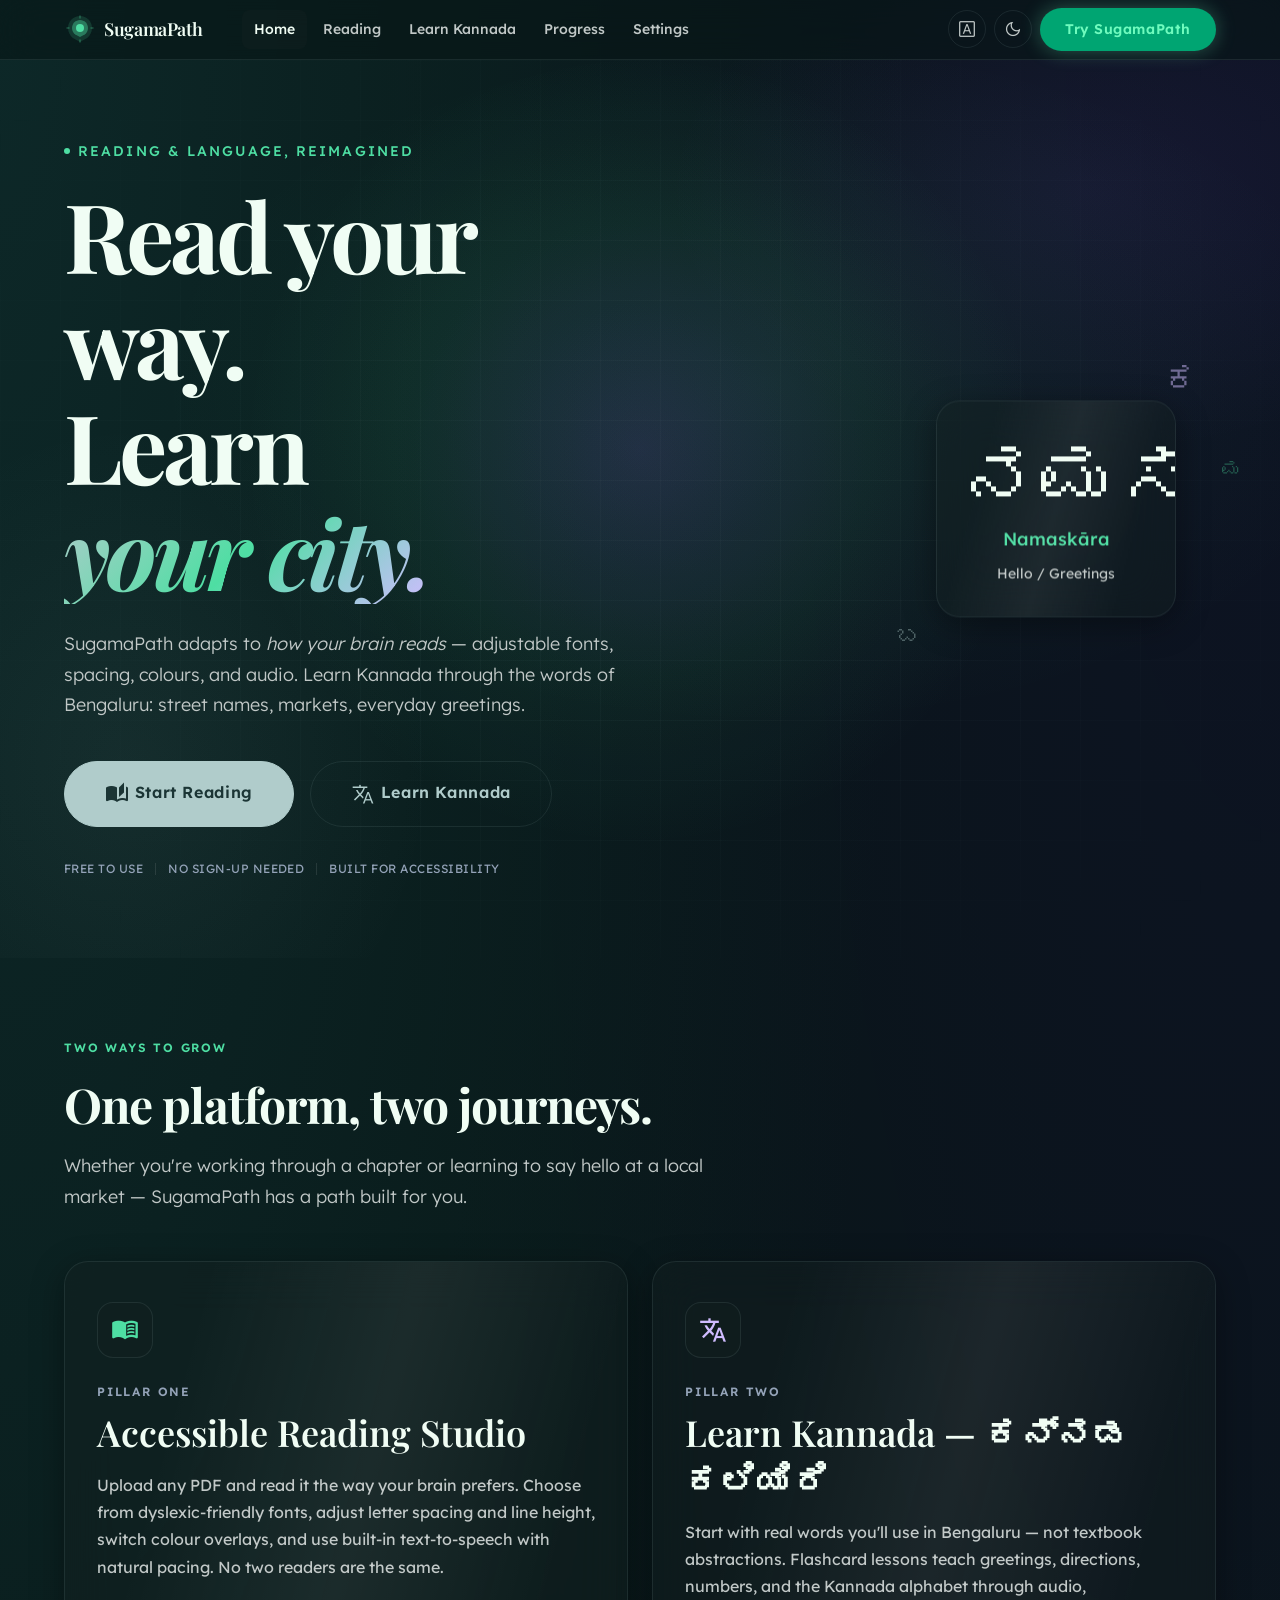
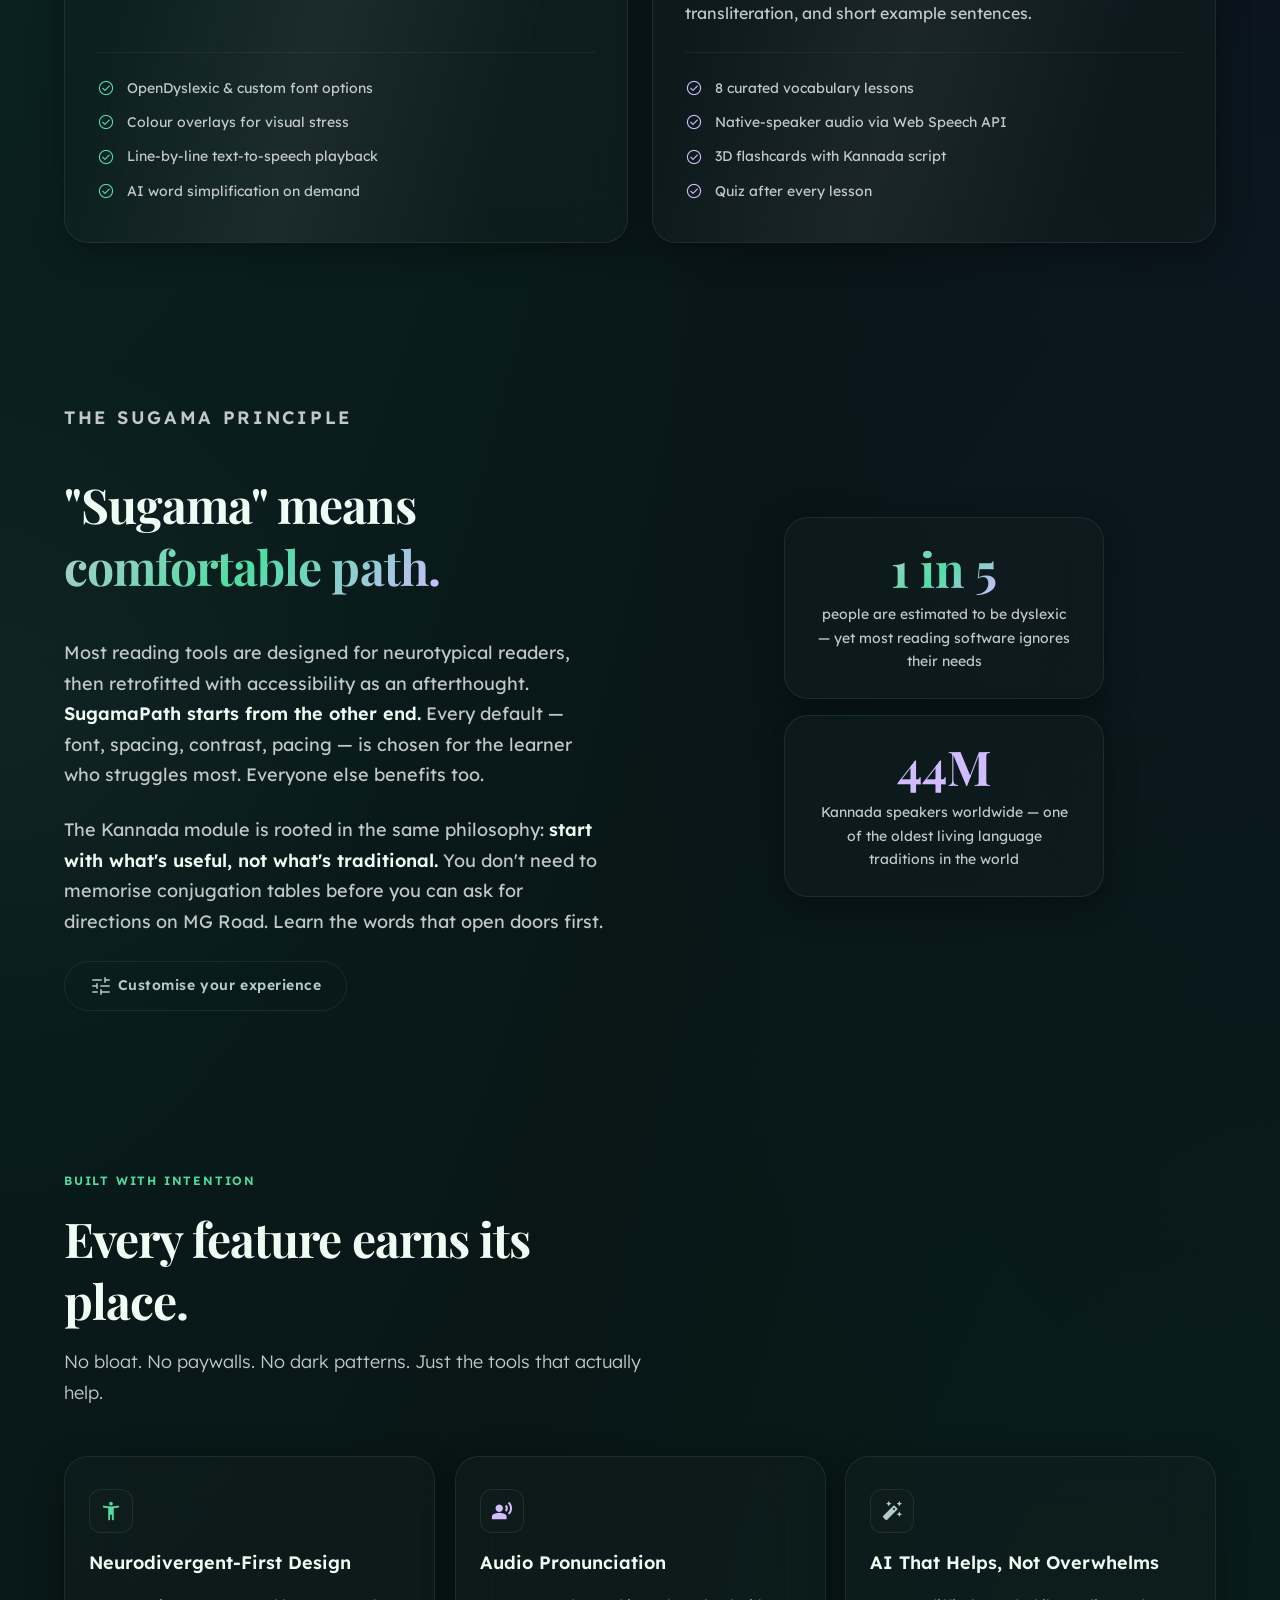
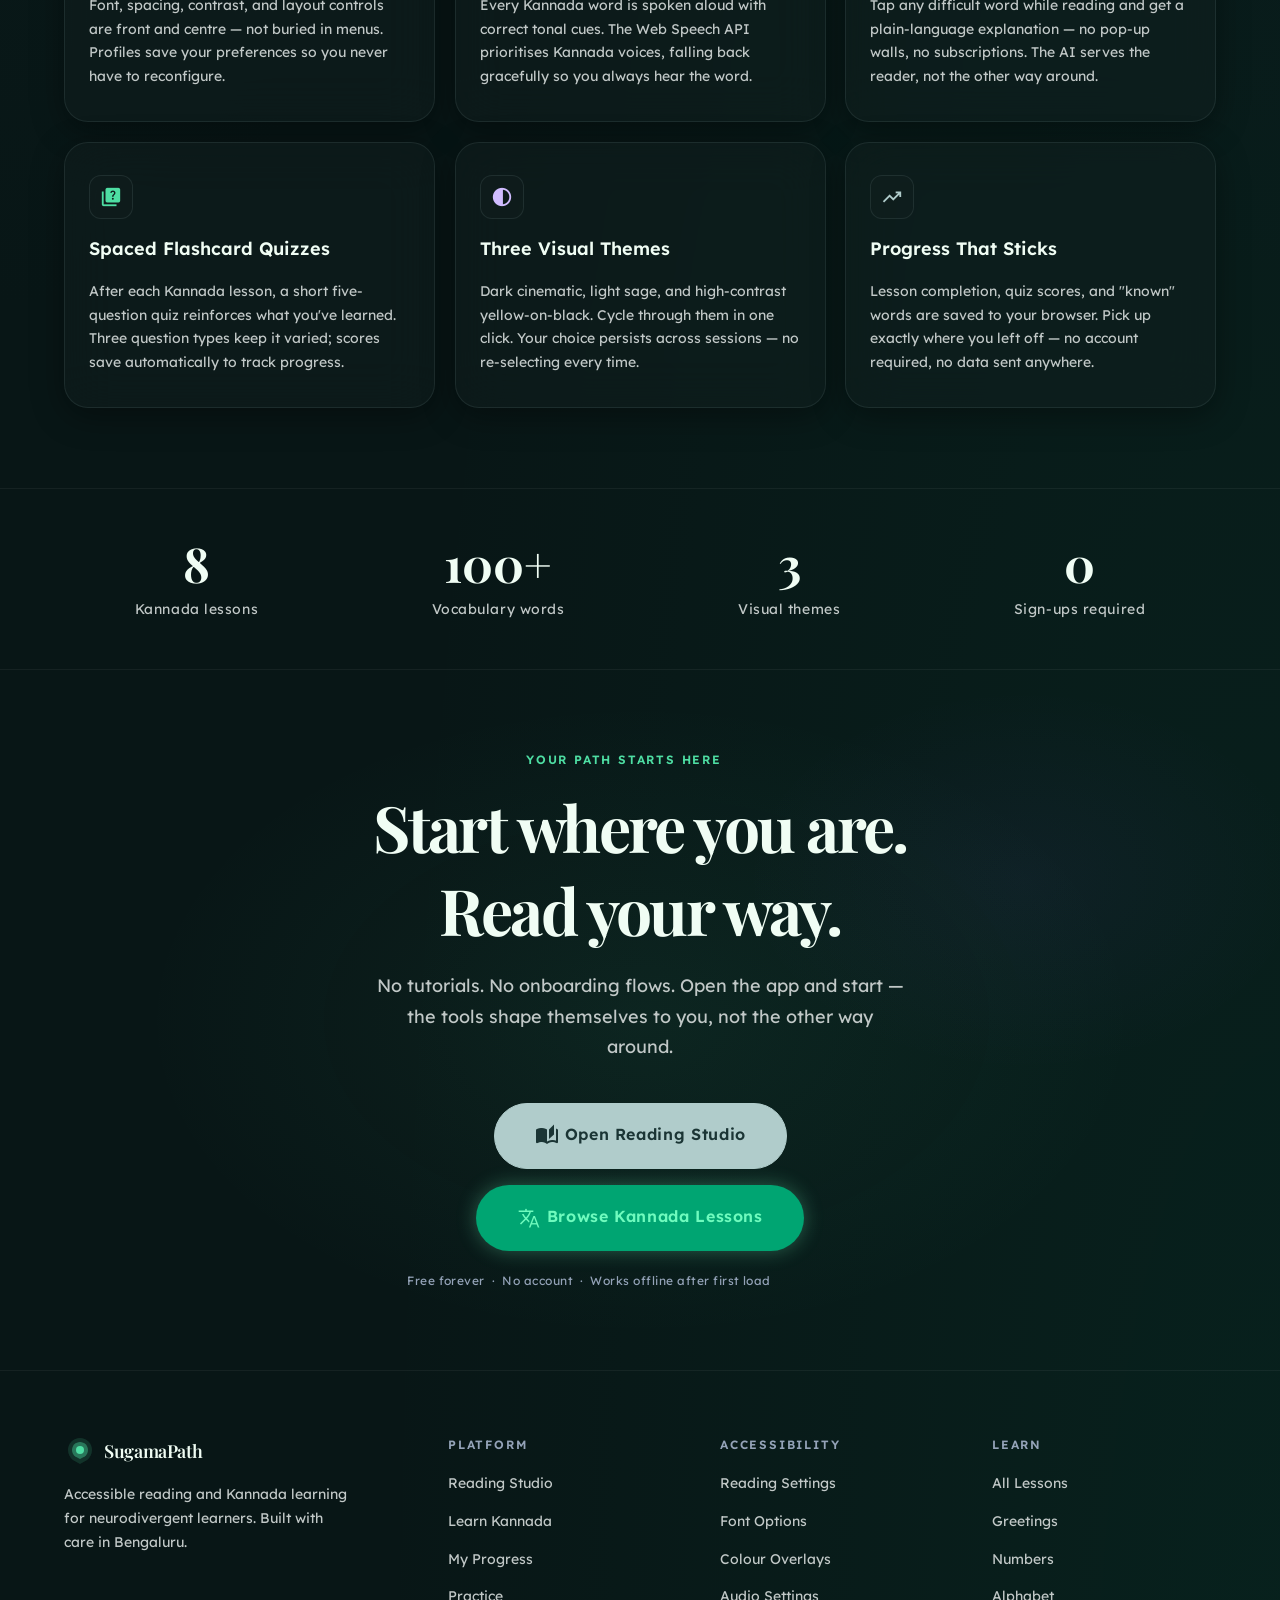
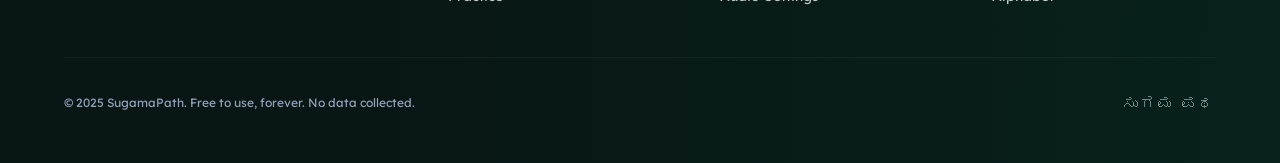
==== commit 488d7dbb: "Phase 3: landing page redesign with cinematic dark aesthetic" ====
--- a/index.html
+++ b/index.html
@@ -3,584 +3,562 @@
 <head>
   <meta charset="UTF-8" />
   <meta name="viewport" content="width=device-width, initial-scale=1.0" />
-  <meta name="description"
-    content="SugamaPath — An accessible language learning platform designed for neurodivergent learners. Read better with dyslexia-friendly tools. Learn Kannada and other Indian regional languages at your own pace." />
-
-  <title>SugamaPath — Accessible Language Learning</title>
-
-  <!-- Preconnect to Google Fonts for performance -->
-  <link rel="preconnect" href="https://fonts.googleapis.com" />
-  <link rel="preconnect" href="https://fonts.gstatic.com" crossorigin />
-
-  <!-- Settings script runs first — applies theme/font before paint to prevent flash -->
-  <script src="js/settings.js"></script>
-
-  <!-- Styles -->
-  <link rel="stylesheet" href="css/global.css" />
-  <link rel="stylesheet" href="css/index.css" />
+  <meta name="description" content="SugamaPath — accessible reading and Kannada language learning, built for neurodivergent learners. Read your way. Learn your city." />
+  <title>SugamaPath — Read your way. Learn your city.</title>
+
+  <!-- Restore theme before first paint -->
+  <script>
+    (function () {
+      var stored = localStorage.getItem('sugamapath_theme') || 'dark';
+      document.documentElement.setAttribute('data-theme', stored);
+      if (localStorage.getItem('sugamapath_dyslexic') === 'true') {
+        document.documentElement.classList.add('font-dyslexic');
+      }
+    })();
+  </script>
+
+  <link rel="stylesheet" href="css/design-tokens.css" />
+  <link rel="stylesheet" href="css/base.css" />
+  <link rel="stylesheet" href="css/motion.css" />
+  <link rel="stylesheet" href="css/landing.css" />
 </head>
-<body>
-
-  <!-- Skip navigation for keyboard users -->
-  <a class="skip-nav" href="#main-content">Skip to main content</a>
-
-  <!-- ======================================================================
-       Navigation
-       ====================================================================== -->
-  <header>
-    <nav class="nav" aria-label="Main navigation">
-      <div class="container">
-        <div class="nav__inner">
-
-          <!-- Logo -->
-          <a href="index.html" class="nav__logo" aria-label="SugamaPath home">
-            <span class="nav__logo-icon" aria-hidden="true">🌿</span>
-            Sugama<span>Path</span>
-          </a>
-
-          <!-- Mobile hamburger -->
-          <button
-            class="nav__toggle"
-            aria-controls="nav-links"
-            aria-expanded="false"
-            aria-label="Toggle navigation menu"
-          >
-            <!-- Hamburger icon (SVG) -->
-            <svg width="22" height="22" viewBox="0 0 22 22" fill="none" aria-hidden="true">
-              <rect y="4"  width="22" height="2.5" rx="1.25" fill="currentColor"/>
-              <rect y="10" width="22" height="2.5" rx="1.25" fill="currentColor"/>
-              <rect y="16" width="22" height="2.5" rx="1.25" fill="currentColor"/>
-            </svg>
-          </button>
-
-          <!-- Nav links — text-only, no emoji -->
-          <ul class="nav__links" id="nav-links" role="list">
-            <li><a href="index.html"     class="nav__link" aria-current="page">Home</a></li>
-            <li><a href="reading.html"   class="nav__link">Reading</a></li>
-            <li><a href="learn.html"     class="nav__link">Learn</a></li>
-            <li><a href="dashboard.html" class="nav__link">Progress</a></li>
-            <li><a href="settings.html"  class="nav__link">Settings</a></li>
-          </ul>
-
-        </div>
-      </div>
-    </nav>
-  </header>
-
-  <!-- ======================================================================
-       Main Content
-       ====================================================================== -->
-  <main id="main-content">
-
-    <!-- ==================================================================
-         Hero Section
-         ================================================================== -->
-    <section class="hero" aria-labelledby="hero-heading">
-      <div class="container">
-        <div class="hero__inner">
-
-          <!-- Left: Text content -->
-          <div class="hero__content">
-            <div class="hero__eyebrow">Designed for every mind</div>
-
-            <h1 id="hero-heading" class="hero__title">
-              Learn and read
-              <span class="hero__title-accent">your way.</span>
-            </h1>
-
-            <p class="hero__subtitle">
-              SugamaPath is a calm, patient platform for neurodivergent learners.
-              Reformat any text for comfortable reading, or learn Kannada script
-              and vocabulary — no timers, no judgment, at your own pace.
-            </p>
-
-            <div class="hero__actions">
-              <a href="reading.html" class="btn btn--primary btn--large">Open Reading Tool</a>
-              <a href="learn.html"   class="btn btn--text   btn--large">Learn Kannada →</a>
-            </div>
-
-            <p class="hero__note">
-              <span>Free to use</span>
-              <span class="hero__note-dot" aria-hidden="true"></span>
-              <span>No account needed</span>
-              <span class="hero__note-dot" aria-hidden="true"></span>
-              <span>Settings saved on your device</span>
-            </p>
-
-            <!-- Pull-quote testimonial -->
-            <figure class="hero__testimonial">
-              <blockquote class="hero__testimonial-quote">
-                "For the first time, reading doesn't feel like a chore.
-                The spacing controls alone changed everything for me."
-              </blockquote>
-              <figcaption class="hero__testimonial-attr">
-                <span class="hero__testimonial-avatar" aria-hidden="true">R</span>
-                <span>Riya, 24 — dyslexia advocate</span>
-              </figcaption>
-            </figure>
-
-          </div>
-
-          <!-- Right: Editorial Kannada character card -->
-          <div class="hero__visual" aria-hidden="true">
-            <div class="hero-editorial">
-
-              <!-- Large Kannada vowel "ಅ" — the star -->
-              <div class="hero-editorial__glyph-area">
-                <div class="hero-editorial__glyph">ಅ</div>
-                <div class="hero-editorial__phoneme">/ə/ · a</div>
-              </div>
-
-              <!-- Reference metadata — editorial, precise -->
-              <div class="hero-editorial__table">
-                <div class="hero-editorial__row">
-                  <span class="hero-editorial__row-label">Script</span>
-                  <span class="hero-editorial__row-value">Kannada · ಕನ್ನಡ</span>
-                </div>
-                <div class="hero-editorial__row">
-                  <span class="hero-editorial__row-label">Character</span>
-                  <span class="hero-editorial__row-value">First vowel (Swara)</span>
-                </div>
-                <div class="hero-editorial__row">
-                  <span class="hero-editorial__row-label">Sounds like</span>
-                  <span class="hero-editorial__row-value">"a" in <em>about</em></span>
-                </div>
-                <div class="hero-editorial__row">
-                  <span class="hero-editorial__row-label">Family</span>
-                  <span class="hero-editorial__row-value">Dravidian · South Indian</span>
-                </div>
-              </div>
-
-              <!-- Classification tags -->
-              <div class="hero-editorial__tags">
-                <span class="hero-editorial__tag hero-editorial__tag--active">Vowel</span>
-                <span class="hero-editorial__tag">Swara (ಸ್ವರ)</span>
-                <span class="hero-editorial__tag">Lesson 1</span>
-              </div>
-
-            </div>
-          </div>
-
-        </div>
-      </div>
-    </section>
-
-    <!-- ==================================================================
-         Two Modes Section
-         ================================================================== -->
-    <section class="modes section" aria-labelledby="modes-heading">
-      <div class="container">
-        <div class="modes__header">
-          <h2 id="modes-heading" class="heading-section">Two tools. One platform.</h2>
-          <p class="body-large">
-            Switch freely between reading support and language learning.
-            Your settings and progress travel with you everywhere.
+<body class="mesh-bg">
+
+  <!-- Skip nav -->
+  <a class="skip-nav" href="#main">Skip to main content</a>
+
+  <!-- ── Navigation ─────────────────────────────────────────────── -->
+  <nav class="landing-nav" aria-label="Main navigation">
+    <div class="nav-inner">
+      <a href="index.html" class="nav-logo" aria-label="SugamaPath home">
+        <svg class="nav-logo__icon" viewBox="0 0 32 32" fill="none" aria-hidden="true">
+          <path d="M16 3C9.373 3 4 8.373 4 15c0 4.015 1.888 7.595 4.828 9.9L16 29l7.172-4.1C26.112 22.595 28 19.015 28 15c0-6.627-5.373-12-12-12z" fill="currentColor" opacity="0.15"/>
+          <path d="M16 7c-4.418 0-8 3.582-8 8 0 2.652 1.289 5.007 3.278 6.487L16 24l4.722-2.513C22.711 20.007 24 17.652 24 15c0-4.418-3.582-8-8-8z" fill="currentColor" opacity="0.4"/>
+          <path d="M16 11a4 4 0 1 0 0 8 4 4 0 0 0 0-8z" fill="currentColor"/>
+          <path d="M16 3v2M16 27v2M3 15h2M27 15h2" stroke="currentColor" stroke-width="1.5" stroke-linecap="round" opacity="0.3"/>
+        </svg>
+        <span class="nav-logo__name">SugamaPath</span>
+      </a>
+
+      <ul class="nav-links" role="list">
+        <li><a href="index.html" aria-current="page">Home</a></li>
+        <li><a href="reading.html">Reading</a></li>
+        <li><a href="learn.html">Learn Kannada</a></li>
+        <li><a href="dashboard.html">Progress</a></li>
+        <li><a href="settings.html">Settings</a></li>
+      </ul>
+
+      <div class="nav-actions">
+        <button class="nav-icon-btn" id="btn-dyslexic" aria-label="Enable dyslexic font" aria-pressed="false" title="Toggle dyslexic font">
+          <span class="material-symbols-outlined">font_download</span>
+        </button>
+        <button class="nav-icon-btn" id="btn-theme" aria-label="Switch to light theme" title="Switch theme (Dark / Light / High Contrast)">
+          <span class="material-symbols-outlined" id="theme-icon">dark_mode</span>
+        </button>
+        <a href="reading.html" class="btn btn--secondary btn--magnetic">Try SugamaPath</a>
+      </div>
+
+      <button class="nav-icon-btn nav-menu-btn" id="btn-nav-menu" aria-label="Open navigation menu" aria-expanded="false">
+        <span class="material-symbols-outlined">menu</span>
+      </button>
+    </div>
+  </nav>
+
+  <!-- ── Main ───────────────────────────────────────────────────── -->
+  <main id="main">
+
+    <!-- ── Hero ──────────────────────────────────────────────────── -->
+    <section class="hero" aria-labelledby="hero-headline">
+      <div class="hero-bg" aria-hidden="true">
+        <div class="hero-bg__gradient"></div>
+        <div class="hero-bg__grid"></div>
+      </div>
+
+      <div class="hero-inner">
+        <div class="hero-copy">
+          <div class="hero-eyebrow reveal">
+            <span class="hero-eyebrow__dot" aria-hidden="true"></span>
+            <span class="hero-eyebrow__text">Reading &amp; Language, Reimagined</span>
+          </div>
+
+          <h1 id="hero-headline" class="hero-headline reveal" data-reveal-delay="80">
+            Read your way.<br>
+            Learn <em class="gradient-text">your city.</em>
+          </h1>
+
+          <p class="hero-subtitle reveal" data-reveal-delay="160">
+            SugamaPath adapts to <em>how your brain reads</em> — adjustable fonts,
+            spacing, colours, and audio. Learn Kannada through the words of Bengaluru:
+            street names, markets, everyday greetings.
           </p>
-        </div>
-
-        <div class="modes__grid">
-
-          <!-- Reading Mode Card -->
-          <a href="reading.html" class="mode-card mode-card--read card card--interactive reveal" aria-label="Go to Reading Tool">
-            <div>
-              <div class="mode-card__icon" aria-hidden="true">
-                <!-- Lines / text icon -->
-                <svg viewBox="0 0 24 24" fill="none" stroke="currentColor" stroke-width="1.75" stroke-linecap="round">
-                  <path d="M4 6h16M4 11h16M4 16h10"/>
-                </svg>
-              </div>
-            </div>
-            <div class="mode-card__tag">Reading Tool</div>
-            <h3 class="mode-card__title">Read any text, your way</h3>
-            <p class="mode-card__desc">
-              Paste text or a URL and instantly reformat it with fonts, spacing,
-              and colours tuned for how your brain works. Listen along with
-              highlighted word-by-word text-to-speech.
-            </p>
-            <ul class="mode-card__features" role="list" aria-label="Reading tool features">
-              <li class="mode-card__feature">OpenDyslexic & Lexend font toggle</li>
-              <li class="mode-card__feature">Line focus & bionic reading modes</li>
-              <li class="mode-card__feature">Word-by-word text-to-speech</li>
-              <li class="mode-card__feature">Letter, line & word spacing sliders</li>
-              <li class="mode-card__feature">Cream, dark & high-contrast themes</li>
-            </ul>
-            <span class="mode-card__cta" aria-hidden="true">
-              Open Reading Tool
-              <svg width="16" height="16" viewBox="0 0 16 16" fill="none">
-                <path d="M3 8h10M9 4l4 4-4 4" stroke="currentColor" stroke-width="2" stroke-linecap="round" stroke-linejoin="round"/>
-              </svg>
-            </span>
-          </a>
-
-          <!-- Learn Mode Card -->
-          <a href="learn.html" class="mode-card mode-card--learn card card--interactive reveal" aria-label="Go to Language Learning">
-            <div>
-              <div class="mode-card__icon" aria-hidden="true">
-                <!-- Graduation / language icon -->
-                <svg viewBox="0 0 24 24" fill="none" stroke="currentColor" stroke-width="1.75" stroke-linecap="round" stroke-linejoin="round">
-                  <path d="M12 2L2 7l10 5 10-5-10-5z"/>
-                  <path d="M2 17l10 5 10-5M2 12l10 5 10-5"/>
-                </svg>
-              </div>
-            </div>
-            <div class="mode-card__tag">Language Learning</div>
-            <h3 class="mode-card__title">Speak Kannada for real life</h3>
-            <p class="mode-card__desc">
-              From auto rickshaw negotiations to ordering dosas — learn what
-              locals actually say. Six practical survival modules, then bonus
-              alphabet lessons when you're ready to read signs.
-            </p>
-            <ul class="mode-card__features" role="list" aria-label="Learning features">
-              <li class="mode-card__feature">Real survival phrases for daily life in Karnataka</li>
-              <li class="mode-card__feature">Auto rickshaw, restaurant, shopping &amp; emergency scenarios</li>
-              <li class="mode-card__feature">Pronunciation audio + flashcards</li>
-              <li class="mode-card__feature">Bonus alphabet lessons when you're ready to read signs</li>
-            </ul>
-            <span class="mode-card__cta" aria-hidden="true">
-              Start Learning
-              <svg width="16" height="16" viewBox="0 0 16 16" fill="none">
-                <path d="M3 8h10M9 4l4 4-4 4" stroke="currentColor" stroke-width="2" stroke-linecap="round" stroke-linejoin="round"/>
-              </svg>
-            </span>
-          </a>
-
-        </div>
-      </div>
-    </section>
-
-    <!-- ==================================================================
-         Accessibility Features Grid
-         ================================================================== -->
-    <section class="features section section--alt" aria-labelledby="features-heading">
-      <div class="container">
-        <div class="features__header reveal">
-          <h2 id="features-heading" class="heading-section">Built for accessibility, first</h2>
-          <p class="body-large">
-            Every feature is here because someone needed it. Nothing is an afterthought.
-          </p>
-        </div>
-
-        <div class="features__grid" role="list" aria-label="Accessibility features">
-
-          <article class="feature-item reveal" role="listitem">
-            <div class="feature-item__top">
-              <span class="feature-item__num" aria-hidden="true">01</span>
-              <svg class="feature-item__svg" viewBox="0 0 24 24" fill="none" stroke="currentColor" stroke-width="1.75" stroke-linecap="round" stroke-linejoin="round" aria-hidden="true">
-                <path d="M4 7V4h16v3"/><path d="M9 20h6"/><path d="M12 4v16"/>
-              </svg>
-            </div>
-            <h3 class="feature-item__title">Dyslexia-friendly fonts</h3>
-            <p class="feature-item__desc">
-              Toggle between OpenDyslexic (weighted bottoms reduce rotation errors)
-              and Lexend (designed to reduce visual stress) at any time.
-            </p>
-          </article>
-
-          <article class="feature-item reveal" role="listitem">
-            <div class="feature-item__top">
-              <span class="feature-item__num" aria-hidden="true">02</span>
-              <svg class="feature-item__svg" viewBox="0 0 24 24" fill="none" stroke="currentColor" stroke-width="1.75" stroke-linecap="round" stroke-linejoin="round" aria-hidden="true">
-                <path d="M3 8h18M3 16h18"/><circle cx="8" cy="8" r="2.5" fill="currentColor" stroke="none"/><circle cx="16" cy="16" r="2.5" fill="currentColor" stroke="none"/>
-              </svg>
-            </div>
-            <h3 class="feature-item__title">Full spacing control</h3>
-            <p class="feature-item__desc">
-              Adjust letter spacing, word spacing, line height, and font size
-              with live sliders. Persisted across sessions.
-            </p>
-          </article>
-
-          <article class="feature-item reveal" role="listitem">
-            <div class="feature-item__top">
-              <span class="feature-item__num" aria-hidden="true">03</span>
-              <svg class="feature-item__svg" viewBox="0 0 24 24" fill="none" stroke="currentColor" stroke-width="1.75" stroke-linecap="round" stroke-linejoin="round" aria-hidden="true">
-                <polygon points="11 5 6 9 2 9 2 15 6 15 11 19 11 5"/><path d="M15.5 8.5a5 5 0 0 1 0 7"/><path d="M19 5a10 10 0 0 1 0 14"/>
-              </svg>
-            </div>
-            <h3 class="feature-item__title">Word-by-word TTS</h3>
-            <p class="feature-item__desc">
-              Text-to-speech highlights each word as it's spoken. Adjustable
-              rate and pitch. Supports multiple browser voices.
-            </p>
-          </article>
-
-          <article class="feature-item reveal" role="listitem">
-            <div class="feature-item__top">
-              <span class="feature-item__num" aria-hidden="true">04</span>
-              <svg class="feature-item__svg" viewBox="0 0 24 24" fill="none" stroke="currentColor" stroke-width="1.75" stroke-linecap="round" stroke-linejoin="round" aria-hidden="true">
-                <path d="M4 7h12" opacity="0.35"/><rect x="3" y="10" width="18" height="4" rx="1"/><path d="M4 17h10" opacity="0.35"/>
-              </svg>
-            </div>
-            <h3 class="feature-item__title">Line focus mode</h3>
-            <p class="feature-item__desc">
-              Dims every line except the one you're reading — helps with
-              attention difficulties and tracking on long pages.
-            </p>
-          </article>
-
-          <article class="feature-item reveal" role="listitem">
-            <div class="feature-item__top">
-              <span class="feature-item__num" aria-hidden="true">05</span>
-              <svg class="feature-item__svg" viewBox="0 0 24 24" fill="none" stroke="currentColor" stroke-width="1.75" stroke-linecap="round" stroke-linejoin="round" aria-hidden="true">
-                <path d="M2 12s4-7 10-7 10 7 10 7-4 7-10 7-10-7-10-7z"/><circle cx="12" cy="12" r="3"/>
-              </svg>
-            </div>
-            <h3 class="feature-item__title">Bionic reading</h3>
-            <p class="feature-item__desc">
-              Bolds the first half of every word so your eye anchors faster.
-              Reduces the cognitive load of decoding unfamiliar words.
-            </p>
-          </article>
-
-          <article class="feature-item reveal" role="listitem">
-            <div class="feature-item__top">
-              <span class="feature-item__num" aria-hidden="true">06</span>
-              <svg class="feature-item__svg" viewBox="0 0 24 24" fill="none" stroke="currentColor" stroke-width="1.75" stroke-linecap="round" stroke-linejoin="round" aria-hidden="true">
-                <path d="M21 12.79A9 9 0 1 1 11.21 3 7 7 0 0 0 21 12.79z"/>
-              </svg>
-            </div>
-            <h3 class="feature-item__title">Three colour themes</h3>
-            <p class="feature-item__desc">
-              Warm cream (default), dark mode for low light, and a
-              high-contrast mode (yellow-on-black) for visual impairments.
-            </p>
-          </article>
-
-          <article class="feature-item reveal" role="listitem">
-            <div class="feature-item__top">
-              <span class="feature-item__num" aria-hidden="true">07</span>
-              <svg class="feature-item__svg" viewBox="0 0 24 24" fill="none" stroke="currentColor" stroke-width="1.75" stroke-linecap="round" stroke-linejoin="round" aria-hidden="true">
-                <rect x="2" y="6" width="20" height="13" rx="2"/><path d="M6 10h.01M10 10h.01M14 10h.01M18 10h.01M8 14h8"/>
-              </svg>
-            </div>
-            <h3 class="feature-item__title">Full keyboard navigation</h3>
-            <p class="feature-item__desc">
-              Every interactive element is reachable by Tab. ARIA labels
-              throughout for screen reader compatibility.
-            </p>
-          </article>
-
-          <article class="feature-item reveal" role="listitem">
-            <div class="feature-item__top">
-              <span class="feature-item__num" aria-hidden="true">08</span>
-              <svg class="feature-item__svg" viewBox="0 0 24 24" fill="none" stroke="currentColor" stroke-width="1.75" stroke-linecap="round" stroke-linejoin="round" aria-hidden="true">
-                <rect x="7" y="2" width="10" height="20" rx="2"/><path d="M12 17.5v.5"/>
-              </svg>
-            </div>
-            <h3 class="feature-item__title">Mobile-first design</h3>
-            <p class="feature-item__desc">
-              Reads beautifully on any screen size. Large tap targets, readable
-              font sizes, and touch-friendly controls.
-            </p>
-          </article>
-
-          <article class="feature-item reveal" role="listitem">
-            <div class="feature-item__top">
-              <span class="feature-item__num" aria-hidden="true">09</span>
-              <svg class="feature-item__svg" viewBox="0 0 24 24" fill="none" stroke="currentColor" stroke-width="1.75" stroke-linecap="round" stroke-linejoin="round" aria-hidden="true">
-                <path d="M13 2L3 14h9l-1 8 10-12h-9l1-8z"/>
-              </svg>
-            </div>
-            <h3 class="feature-item__title">AI-powered simplification</h3>
-            <p class="feature-item__desc">
-              Turn dense textbooks, articles, syllabus PDFs, or pasted content
-              into language you can actually understand. Choose your reading level.
-            </p>
-          </article>
-
-          <article class="feature-item reveal" role="listitem">
-            <div class="feature-item__top">
-              <span class="feature-item__num" aria-hidden="true">10</span>
-              <svg class="feature-item__svg" viewBox="0 0 24 24" fill="none" stroke="currentColor" stroke-width="1.75" stroke-linecap="round" stroke-linejoin="round" aria-hidden="true">
-                <path d="M14 2H6a2 2 0 0 0-2 2v16a2 2 0 0 0 2 2h12a2 2 0 0 0 2-2V8z"/>
-                <polyline points="14 2 14 8 20 8"/>
-                <line x1="16" y1="13" x2="8" y2="13"/>
-                <line x1="16" y1="17" x2="8" y2="17"/>
-                <line x1="10" y1="9" x2="8" y2="9"/>
-              </svg>
-            </div>
-            <h3 class="feature-item__title">Upload your textbooks</h3>
-            <p class="feature-item__desc">
-              Drop in lecture slides, syllabus PDFs, or research papers. Extract
-              clean text and read with all SugamaPath features.
-            </p>
-          </article>
-
-          <article class="feature-item reveal" role="listitem">
-            <div class="feature-item__top">
-              <span class="feature-item__num" aria-hidden="true">11</span>
-              <svg class="feature-item__svg" viewBox="0 0 24 24" fill="none" stroke="currentColor" stroke-width="1.75" stroke-linecap="round" stroke-linejoin="round" aria-hidden="true">
-                <path d="M5 8l6 6"/><path d="M4 14l6-6 2-3"/><path d="M2 5h12"/><path d="M7 2h1"/>
-                <path d="M22 22l-5-10-5 10"/><path d="M14 18h6"/>
-              </svg>
-            </div>
-            <h3 class="feature-item__title">Read in your language</h3>
-            <p class="feature-item__desc">
-              Translate any content into Hindi, Kannada, Tamil, and 17 other languages
-              with one click — after simplification if you want both.
-            </p>
-          </article>
-
-        </div>
-      </div>
-    </section>
-
-    <!-- ==================================================================
-         Mission Section
-         ================================================================== -->
-    <section class="mission" aria-labelledby="mission-heading">
-      <div class="container">
-        <div class="mission__inner">
-
-          <!-- Left: Mission copy -->
-          <div class="mission__text">
-            <p class="mission__eyebrow">Our mission</p>
-            <h2 id="mission-heading" class="mission__heading">
-              Every learner deserves tools that meet them where they are.
-            </h2>
-            <p class="mission__body mission__body--lead">
-              SugamaPath ("sugama" means <em>comfortable</em> or <em>easy</em> in Kannada)
-              started from a simple belief: reading and language learning tools built
-              for neurotypical people are not built for everyone. We're changing that —
-              one accessible feature at a time.
-            </p>
-            <p class="mission__body">
-              We're starting with Kannada. More Indian regional languages are coming.
-            </p>
-            <div class="mission__languages" role="list" aria-label="Supported and upcoming languages">
-              <span class="mission__lang-tag mission__lang-tag--active" role="listitem">
-                ✅ Kannada
-              </span>
-              <span class="mission__lang-tag" role="listitem" aria-label="Tamil — coming soon">
-                Tamil (soon)
-              </span>
-              <span class="mission__lang-tag" role="listitem" aria-label="Hindi — coming soon">
-                Hindi (soon)
-              </span>
-              <span class="mission__lang-tag" role="listitem" aria-label="Bengali — coming soon">
-                Bengali (soon)
-              </span>
-            </div>
-          </div>
-
-          <!-- Right: Pull quote -->
-          <blockquote class="mission__quote">
-            <div class="mission__quote-mark" aria-hidden="true">"</div>
-            <p class="mission__quote-text">
-              Learning should feel like walking a comfortable path — not climbing
-              a wall built for someone else's body.
-            </p>
-            <footer class="mission__quote-attr">
-              — The SugamaPath principle
-            </footer>
-          </blockquote>
-
-        </div>
-      </div>
-    </section>
-
-    <!-- ==================================================================
-         CTA Banner
-         ================================================================== -->
-    <section class="cta-banner" aria-labelledby="cta-heading">
-      <div class="container">
-        <div class="cta-banner__inner">
-          <h2 id="cta-heading" class="cta-banner__title">Ready to begin?</h2>
-          <p class="cta-banner__subtitle">
-            No sign-up. No subscription. Your progress and preferences are
-            stored right on your device.
-          </p>
-          <div class="cta-banner__actions">
-            <a href="reading.html" class="btn btn--accent btn--large">
-              Open Reading Tool
+
+          <div class="hero-actions reveal" data-reveal-delay="240">
+            <a href="reading.html" class="btn btn--primary btn--large btn--magnetic">
+              <span class="material-symbols-outlined filled">auto_stories</span>
+              Start Reading
             </a>
-            <a href="learn.html" class="btn btn--ghost btn--large">
+            <a href="learn.html" class="btn btn--ghost btn--large btn--magnetic">
+              <span class="material-symbols-outlined">translate</span>
               Learn Kannada
             </a>
-            <a href="settings.html" class="btn btn--ghost btn--large">
-              Adjust Accessibility
+          </div>
+
+          <div class="hero-trust reveal" data-reveal-delay="320">
+            <span class="hero-trust__text">Free to use</span>
+            <span class="hero-trust__divider" aria-hidden="true"></span>
+            <span class="hero-trust__text">No sign-up needed</span>
+            <span class="hero-trust__divider" aria-hidden="true"></span>
+            <span class="hero-trust__text">Built for accessibility</span>
+          </div>
+        </div>
+
+        <div class="hero-visual" aria-hidden="true">
+          <div class="hero-glyph-card glass-panel glass-panel--shimmer floating">
+            <div class="hero-glyph-card__kannada">ನಮಸ್ಕಾರ</div>
+            <div class="hero-glyph-card__roman">Namaskāra</div>
+            <div class="hero-glyph-card__meaning">Hello / Greetings</div>
+          </div>
+          <span class="hero-orbit hero-orbit--1">ಕ</span>
+          <span class="hero-orbit hero-orbit--2">ಬ</span>
+          <span class="hero-orbit hero-orbit--3">ಮ</span>
+        </div>
+      </div>
+    </section>
+
+    <!-- ── Dual Pillars ───────────────────────────────────────────── -->
+    <section class="pillars" aria-labelledby="pillars-headline">
+      <div class="pillars-inner">
+        <p class="section-eyebrow reveal">Two ways to grow</p>
+        <h2 id="pillars-headline" class="section-headline reveal" data-reveal-delay="80">
+          One platform, two journeys.
+        </h2>
+        <p class="section-subtext reveal" data-reveal-delay="160">
+          Whether you're working through a chapter or learning to say hello at a local market — SugamaPath has a path built for you.
+        </p>
+
+        <div class="pillars-grid">
+          <!-- Reading pillar -->
+          <article class="pillar-card glass-panel glass-panel--shimmer glow-border tilt-card reveal">
+            <div>
+              <div class="pillar-card__icon-wrap">
+                <span class="material-symbols-outlined filled">menu_book</span>
+              </div>
+            </div>
+            <div>
+              <p class="pillar-card__label">Pillar One</p>
+              <h3 class="pillar-card__title">Accessible Reading Studio</h3>
+              <p class="pillar-card__desc">
+                Upload any PDF and read it the way your brain prefers. Choose from dyslexic-friendly fonts,
+                adjust letter spacing and line height, switch colour overlays, and use built-in text-to-speech
+                with natural pacing. No two readers are the same.
+              </p>
+            </div>
+            <ul class="pillar-card__features" role="list">
+              <li class="pillar-card__feature">
+                <span class="material-symbols-outlined">check_circle</span>
+                OpenDyslexic &amp; custom font options
+              </li>
+              <li class="pillar-card__feature">
+                <span class="material-symbols-outlined">check_circle</span>
+                Colour overlays for visual stress
+              </li>
+              <li class="pillar-card__feature">
+                <span class="material-symbols-outlined">check_circle</span>
+                Line-by-line text-to-speech playback
+              </li>
+              <li class="pillar-card__feature">
+                <span class="material-symbols-outlined">check_circle</span>
+                AI word simplification on demand
+              </li>
+            </ul>
+          </article>
+
+          <!-- Kannada pillar -->
+          <article class="pillar-card pillar-card--kannada glass-panel glass-panel--shimmer glow-border tilt-card reveal" data-reveal-delay="120">
+            <div>
+              <div class="pillar-card__icon-wrap pillar-card__icon-wrap--tertiary">
+                <span class="material-symbols-outlined filled">translate</span>
+              </div>
+            </div>
+            <div>
+              <p class="pillar-card__label">Pillar Two</p>
+              <h3 class="pillar-card__title">Learn Kannada — ಕನ್ನಡ ಕಲಿಯಿರಿ</h3>
+              <p class="pillar-card__desc">
+                Start with real words you'll use in Bengaluru — not textbook abstractions.
+                Flashcard lessons teach greetings, directions, numbers, and the Kannada alphabet
+                through audio, transliteration, and short example sentences.
+              </p>
+            </div>
+            <ul class="pillar-card__features" role="list">
+              <li class="pillar-card__feature">
+                <span class="material-symbols-outlined">check_circle</span>
+                8 curated vocabulary lessons
+              </li>
+              <li class="pillar-card__feature">
+                <span class="material-symbols-outlined">check_circle</span>
+                Native-speaker audio via Web Speech API
+              </li>
+              <li class="pillar-card__feature">
+                <span class="material-symbols-outlined">check_circle</span>
+                3D flashcards with Kannada script
+              </li>
+              <li class="pillar-card__feature">
+                <span class="material-symbols-outlined">check_circle</span>
+                Quiz after every lesson
+              </li>
+            </ul>
+          </article>
+        </div>
+      </div>
+    </section>
+
+    <!-- ── The Sugama Principle ───────────────────────────────────── -->
+    <section class="mission" aria-labelledby="mission-headline">
+      <div class="mission-inner">
+        <div class="mission-copy">
+          <p class="section-eyebrow reveal">The Sugama Principle</p>
+          <h2 id="mission-headline" class="section-headline reveal" data-reveal-delay="80">
+            "Sugama" means<br>
+            <span class="gradient-text">comfortable path.</span>
+          </h2>
+          <p class="reveal" data-reveal-delay="160">
+            Most reading tools are designed for neurotypical readers, then
+            retrofitted with accessibility as an afterthought. <strong>SugamaPath starts from the other end.</strong>
+            Every default — font, spacing, contrast, pacing — is chosen for the learner
+            who struggles most. Everyone else benefits too.
+          </p>
+          <p class="reveal" data-reveal-delay="240">
+            The Kannada module is rooted in the same philosophy: <strong>start with what's useful, not what's traditional.</strong>
+            You don't need to memorise conjugation tables before you can ask for directions on MG Road.
+            Learn the words that open doors first.
+          </p>
+          <div class="reveal" data-reveal-delay="320">
+            <a href="settings.html" class="btn btn--ghost btn--magnetic">
+              <span class="material-symbols-outlined">tune</span>
+              Customise your experience
             </a>
           </div>
         </div>
+
+        <div class="mission-visual">
+          <div class="mission-stat-card glass-panel floating reveal" data-reveal-delay="200">
+            <div class="mission-stat-card__number gradient-text">
+              <span class="count-up" data-target="1" data-duration="800">0</span>
+              in 5
+            </div>
+            <div class="mission-stat-card__label">
+              people are estimated to be dyslexic — yet most reading software ignores their needs
+            </div>
+          </div>
+          <div class="mission-stat-card glass-panel floating--slow reveal" data-reveal-delay="320">
+            <div class="mission-stat-card__number" style="color: var(--color-tertiary);">
+              <span class="count-up" data-target="44" data-suffix="M" data-duration="1000">0</span>
+            </div>
+            <div class="mission-stat-card__label">
+              Kannada speakers worldwide — one of the oldest living language traditions in the world
+            </div>
+          </div>
+        </div>
       </div>
     </section>
 
+    <!-- ── Features ───────────────────────────────────────────────── -->
+    <section class="features" aria-labelledby="features-headline">
+      <div class="features-inner">
+        <div class="features-header">
+          <p class="section-eyebrow reveal">Built with intention</p>
+          <h2 id="features-headline" class="section-headline reveal" data-reveal-delay="80">
+            Every feature earns its place.
+          </h2>
+          <p class="section-subtext reveal" data-reveal-delay="160">
+            No bloat. No paywalls. No dark patterns. Just the tools that actually help.
+          </p>
+        </div>
+
+        <div class="features-grid reveal-list">
+          <div class="feature-card glass-panel">
+            <div class="feature-card__icon">
+              <span class="material-symbols-outlined filled">accessibility_new</span>
+            </div>
+            <h3 class="feature-card__title">Neurodivergent-First Design</h3>
+            <p class="feature-card__desc">
+              Font, spacing, contrast, and layout controls are front and centre — not buried in menus.
+              Profiles save your preferences so you never have to reconfigure.
+            </p>
+          </div>
+
+          <div class="feature-card feature-card--purple glass-panel">
+            <div class="feature-card__icon">
+              <span class="material-symbols-outlined filled">record_voice_over</span>
+            </div>
+            <h3 class="feature-card__title">Audio Pronunciation</h3>
+            <p class="feature-card__desc">
+              Every Kannada word is spoken aloud with correct tonal cues. The Web Speech API
+              prioritises Kannada voices, falling back gracefully so you always hear the word.
+            </p>
+          </div>
+
+          <div class="feature-card feature-card--amber glass-panel">
+            <div class="feature-card__icon">
+              <span class="material-symbols-outlined filled">auto_fix_high</span>
+            </div>
+            <h3 class="feature-card__title">AI That Helps, Not Overwhelms</h3>
+            <p class="feature-card__desc">
+              Tap any difficult word while reading and get a plain-language explanation —
+              no pop-up walls, no subscriptions. The AI serves the reader, not the other way around.
+            </p>
+          </div>
+
+          <div class="feature-card glass-panel">
+            <div class="feature-card__icon">
+              <span class="material-symbols-outlined filled">quiz</span>
+            </div>
+            <h3 class="feature-card__title">Spaced Flashcard Quizzes</h3>
+            <p class="feature-card__desc">
+              After each Kannada lesson, a short five-question quiz reinforces what you've learned.
+              Three question types keep it varied; scores save automatically to track progress.
+            </p>
+          </div>
+
+          <div class="feature-card feature-card--purple glass-panel">
+            <div class="feature-card__icon">
+              <span class="material-symbols-outlined filled">contrast</span>
+            </div>
+            <h3 class="feature-card__title">Three Visual Themes</h3>
+            <p class="feature-card__desc">
+              Dark cinematic, light sage, and high-contrast yellow-on-black. Cycle through them
+              in one click. Your choice persists across sessions — no re-selecting every time.
+            </p>
+          </div>
+
+          <div class="feature-card feature-card--amber glass-panel">
+            <div class="feature-card__icon">
+              <span class="material-symbols-outlined filled">trending_up</span>
+            </div>
+            <h3 class="feature-card__title">Progress That Sticks</h3>
+            <p class="feature-card__desc">
+              Lesson completion, quiz scores, and "known" words are saved to your browser.
+              Pick up exactly where you left off — no account required, no data sent anywhere.
+            </p>
+          </div>
+        </div>
+      </div>
+    </section>
+
+    <!-- ── Stats Bar ──────────────────────────────────────────────── -->
+    <div class="stats-bar" aria-label="Quick facts about SugamaPath">
+      <div class="stats-bar-inner">
+        <div class="stat-item">
+          <div class="stat-item__number">
+            <span class="count-up" data-target="8" data-duration="900">0</span>
+          </div>
+          <div class="stat-item__label">Kannada lessons</div>
+        </div>
+        <div class="stat-item">
+          <div class="stat-item__number">
+            <span class="count-up" data-target="100" data-suffix="+" data-duration="1100">0</span>
+          </div>
+          <div class="stat-item__label">Vocabulary words</div>
+        </div>
+        <div class="stat-item">
+          <div class="stat-item__number">
+            <span class="count-up" data-target="3" data-duration="700">0</span>
+          </div>
+          <div class="stat-item__label">Visual themes</div>
+        </div>
+        <div class="stat-item">
+          <div class="stat-item__number">
+            <span class="count-up" data-target="0" data-duration="500">0</span>
+          </div>
+          <div class="stat-item__label">Sign-ups required</div>
+        </div>
+      </div>
+    </div>
+
+    <!-- ── CTA Banner ─────────────────────────────────────────────── -->
+    <section class="cta-banner" aria-labelledby="cta-headline">
+      <div class="cta-banner-inner">
+        <p class="section-eyebrow reveal" style="text-align:center;">Your path starts here</p>
+        <h2 id="cta-headline" class="cta-headline reveal" data-reveal-delay="80">
+          Start where you are.<br>
+          Read your way.
+        </h2>
+        <p class="cta-sub reveal" data-reveal-delay="160">
+          No tutorials. No onboarding flows. Open the app and start — the tools
+          shape themselves to you, not the other way around.
+        </p>
+        <div class="cta-actions reveal" data-reveal-delay="240">
+          <a href="reading.html" class="btn btn--primary btn--large btn--magnetic">
+            <span class="material-symbols-outlined filled">auto_stories</span>
+            Open Reading Studio
+          </a>
+          <a href="learn.html" class="btn btn--secondary btn--large btn--magnetic">
+            <span class="material-symbols-outlined">translate</span>
+            Browse Kannada Lessons
+          </a>
+        </div>
+        <p class="cta-note reveal" data-reveal-delay="320">
+          Free forever &nbsp;&middot;&nbsp; No account &nbsp;&middot;&nbsp; Works offline after first load
+        </p>
+      </div>
+    </section>
+
   </main>
 
-  <!-- ======================================================================
-       Footer
-       ====================================================================== -->
-  <footer class="footer" aria-label="Site footer">
-    <div class="container">
-      <div class="footer__inner">
-
-        <!-- Brand -->
-        <div class="footer__brand">
-          <div class="footer__brand-name">🌿 Sugama<span>Path</span></div>
-          <p class="footer__tagline">
-            An accessible reading and language learning platform for
-            neurodivergent learners. Designed with care.
+  <!-- ── Footer ─────────────────────────────────────────────────── -->
+  <footer class="landing-footer" aria-label="Site footer">
+    <div class="footer-inner">
+      <div class="footer-top">
+        <div class="footer-brand">
+          <a href="index.html" class="footer-brand__logo nav-logo" aria-label="SugamaPath">
+            <svg class="nav-logo__icon" viewBox="0 0 32 32" fill="none" aria-hidden="true">
+              <path d="M16 3C9.373 3 4 8.373 4 15c0 4.015 1.888 7.595 4.828 9.9L16 29l7.172-4.1C26.112 22.595 28 19.015 28 15c0-6.627-5.373-12-12-12z" fill="currentColor" opacity="0.15"/>
+              <path d="M16 7c-4.418 0-8 3.582-8 8 0 2.652 1.289 5.007 3.278 6.487L16 24l4.722-2.513C22.711 20.007 24 17.652 24 15c0-4.418-3.582-8-8-8z" fill="currentColor" opacity="0.4"/>
+              <path d="M16 11a4 4 0 1 0 0 8 4 4 0 0 0 0-8z" fill="currentColor"/>
+            </svg>
+            <span class="nav-logo__name">SugamaPath</span>
+          </a>
+          <p class="footer-brand__desc">
+            Accessible reading and Kannada learning for neurodivergent learners.
+            Built with care in Bengaluru.
           </p>
         </div>
 
-        <!-- Tools links -->
-        <nav class="footer__links-group" aria-label="Tools navigation">
-          <div class="footer__links-heading">Tools</div>
-          <a href="reading.html" class="footer__link">Reading Tool</a>
-          <a href="learn.html"   class="footer__link">Learn Kannada</a>
-          <a href="practice.html" class="footer__link">Script Practice</a>
-          <a href="dashboard.html" class="footer__link">My Progress</a>
-        </nav>
-
-        <!-- Site links -->
-        <nav class="footer__links-group" aria-label="Settings navigation">
-          <div class="footer__links-heading">Settings</div>
-          <a href="settings.html" class="footer__link">Accessibility Settings</a>
-          <a href="dashboard.html#notebook" class="footer__link">Vocabulary Notebook</a>
-        </nav>
-
-      </div>
-
-      <div class="footer__bottom">
-        <span>© 2025 SugamaPath. Made with care for neurodivergent learners.</span>
-        <span>"Sugama" (ಸುಗಮ) means comfortable or easy in Kannada.</span>
+        <div>
+          <h3 class="footer-col__title">Platform</h3>
+          <ul class="footer-col__links" role="list">
+            <li><a href="reading.html">Reading Studio</a></li>
+            <li><a href="learn.html">Learn Kannada</a></li>
+            <li><a href="dashboard.html">My Progress</a></li>
+            <li><a href="practice.html">Practice</a></li>
+          </ul>
+        </div>
+
+        <div>
+          <h3 class="footer-col__title">Accessibility</h3>
+          <ul class="footer-col__links" role="list">
+            <li><a href="settings.html">Reading Settings</a></li>
+            <li><a href="settings.html#fonts">Font Options</a></li>
+            <li><a href="settings.html#colours">Colour Overlays</a></li>
+            <li><a href="settings.html#audio">Audio Settings</a></li>
+          </ul>
+        </div>
+
+        <div>
+          <h3 class="footer-col__title">Learn</h3>
+          <ul class="footer-col__links" role="list">
+            <li><a href="learn.html">All Lessons</a></li>
+            <li><a href="lesson.html?id=greetings">Greetings</a></li>
+            <li><a href="lesson.html?id=numbers">Numbers</a></li>
+            <li><a href="lesson.html?id=alphabet">Alphabet</a></li>
+          </ul>
+        </div>
+      </div>
+
+      <div class="footer-bottom">
+        <p class="footer-bottom__copy">
+          &copy; 2025 SugamaPath. Free to use, forever. No data collected.
+        </p>
+        <p class="footer-bottom__kannada" aria-label="Sugama path in Kannada script" lang="kn">
+          ಸುಗಮ ಪಥ
+        </p>
       </div>
     </div>
   </footer>
 
-  <!-- ======================================================================
-       Scripts
-       ====================================================================== -->
+  <!-- ── Scripts ────────────────────────────────────────────────── -->
+  <script src="js/motion.js"></script>
   <script>
-    /* -----------------------------------------------------------------------
-       Mobile nav toggle
-       ----------------------------------------------------------------------- */
-    const navToggle = document.querySelector('.nav__toggle');
-    const navLinks  = document.querySelector('.nav__links');
-
-    navToggle.addEventListener('click', () => {
-      const isOpen = navLinks.classList.toggle('is-open');
-      navToggle.setAttribute('aria-expanded', isOpen ? 'true' : 'false');
-    });
-
-    /* Close mobile nav when a link is clicked */
-    navLinks.querySelectorAll('.nav__link').forEach(link => {
-      link.addEventListener('click', () => {
-        navLinks.classList.remove('is-open');
-        navToggle.setAttribute('aria-expanded', 'false');
+    (function () {
+      'use strict';
+
+      /* ── Theme cycling ──────────────────────────────────────────── */
+      var THEMES = ['dark', 'light', 'hc'];
+      var THEME_ICONS = {
+        dark:  'dark_mode',
+        light: 'light_mode',
+        hc:    'contrast'
+      };
+      var THEME_LABELS = {
+        dark:  'Switch to light theme',
+        light: 'Switch to high-contrast theme',
+        hc:    'Switch to dark theme'
+      };
+
+      function getTheme() {
+        return document.documentElement.getAttribute('data-theme') || 'dark';
+      }
+
+      function applyTheme(theme) {
+        document.documentElement.setAttribute('data-theme', theme);
+        localStorage.setItem('sugamapath_theme', theme);
+        var icon = document.getElementById('theme-icon');
+        var btn  = document.getElementById('btn-theme');
+        if (icon) icon.textContent = THEME_ICONS[theme] || 'settings_brightness';
+        if (btn)  btn.setAttribute('aria-label', THEME_LABELS[theme] || 'Switch theme');
+      }
+
+      document.getElementById('btn-theme').addEventListener('click', function () {
+        var current = getTheme();
+        var idx     = THEMES.indexOf(current);
+        var next    = THEMES[(idx + 1) % THEMES.length];
+        applyTheme(next);
       });
-    });
-
-    /* Close mobile nav on outside click */
-    document.addEventListener('click', (e) => {
-      if (!e.target.closest('.nav')) {
-        navLinks.classList.remove('is-open');
-        navToggle.setAttribute('aria-expanded', 'false');
+
+      applyTheme(getTheme());
+
+      /* ── Dyslexic font toggle ─────────────────────────────────── */
+      var isDyslexic = localStorage.getItem('sugamapath_dyslexic') === 'true';
+
+      function applyDyslexic(on) {
+        isDyslexic = on;
+        localStorage.setItem('sugamapath_dyslexic', on ? 'true' : 'false');
+        document.documentElement.classList.toggle('font-dyslexic', on);
+        var btn = document.getElementById('btn-dyslexic');
+        if (btn) {
+          btn.setAttribute('aria-pressed', on ? 'true' : 'false');
+          btn.setAttribute('aria-label', on ? 'Disable dyslexic font' : 'Enable dyslexic font');
+        }
       }
-    });
-
+
+      document.getElementById('btn-dyslexic').addEventListener('click', function () {
+        applyDyslexic(!isDyslexic);
+      });
+
+      applyDyslexic(isDyslexic);
+
+      /* ── Mobile nav ──────────────────────────────────────────── */
+      var menuBtn  = document.getElementById('btn-nav-menu');
+      var navLinks = document.querySelector('.nav-links');
+      var mobileNavOpen = false;
+
+      if (menuBtn && navLinks) {
+        menuBtn.addEventListener('click', function () {
+          mobileNavOpen = !mobileNavOpen;
+          menuBtn.setAttribute('aria-expanded', mobileNavOpen ? 'true' : 'false');
+          menuBtn.querySelector('.material-symbols-outlined').textContent =
+            mobileNavOpen ? 'close' : 'menu';
+          if (mobileNavOpen) {
+            navLinks.style.cssText = [
+              'display:flex',
+              'flex-direction:column',
+              'position:fixed',
+              'top:var(--nav-height)',
+              'left:0',
+              'right:0',
+              'background:var(--bg-surface)',
+              'padding:var(--sp-4) var(--margin-page) var(--sp-6)',
+              'border-bottom:1px solid var(--glass-border)',
+              'z-index:var(--z-nav)',
+              'gap:var(--sp-1)'
+            ].join(';');
+          } else {
+            navLinks.removeAttribute('style');
+          }
+        });
+      }
+
+    })();
   </script>
-  <script src="js/animations.js"></script>
-
 </body>
 </html>
--- a/css/design-tokens.css
+++ b/css/design-tokens.css
@@ -0,0 +1,327 @@
+/* ═══════════════════════════════════════════════════════════════════
+   design-tokens.css — SugamaPath design system tokens
+   Three themes via data-theme attribute on <html>
+   Default (no attribute) = dark
+   ═══════════════════════════════════════════════════════════════════ */
+
+/* ═══════════════════════════════════════════════════════
+   COLOR SYSTEM
+   ═══════════════════════════════════════════════════════ */
+
+:root,
+[data-theme="dark"] {
+  /* Backgrounds */
+  --bg-base:             #081616;
+  --bg-surface:          #0d2828;
+  --bg-surface-raised:   #152222;
+  --bg-surface-high:     #1f2c2c;
+  --bg-surface-highest:  #2a3737;
+  --bg-surface-lowest:   #041010;
+
+  /* Glass effects */
+  --glass-bg:           rgba(21, 34, 34, 0.4);
+  --glass-bg-strong:    rgba(13, 40, 40, 0.6);
+  --glass-border:       rgba(176, 204, 203, 0.1);
+  --glass-border-hover: rgba(111, 251, 190, 0.3);
+  --glass-blur:         24px;
+
+  /* Primary — Pale sage */
+  --color-primary:              #b0cccb;
+  --color-primary-fixed:        #cbe8e7;
+  --color-primary-container:    #0d2828;
+  --color-on-primary:           #1b3535;
+  --color-on-primary-container: #759090;
+
+  /* Secondary — Mint accent */
+  --color-secondary:              #4edea3;
+  --color-secondary-fixed:        #6ffbbe;
+  --color-secondary-container:    #00a572;
+  --color-on-secondary:           #003824;
+  --color-on-secondary-container: #00311f;
+
+  /* Tertiary — Violet accent */
+  --color-tertiary:              #d0bcff;
+  --color-tertiary-fixed:        #e9ddff;
+  --color-tertiary-container:    #2d0071;
+  --color-on-tertiary:           #3c0091;
+  --color-on-tertiary-container: #9b70ff;
+
+  /* Violet micro accent */
+  --color-violet-micro: #8B5CF6;
+
+  /* Text */
+  --color-text:         #d7e5e5;
+  --color-text-primary: #F0FDF4;
+  --color-text-muted:   #c1c8c7;
+  --color-text-subtle:  #94A3B8;
+
+  /* Borders */
+  --color-border:          rgba(255, 255, 255, 0.1);
+  --color-border-subtle:   rgba(255, 255, 255, 0.05);
+  --color-outline:         #8b9291;
+  --color-outline-variant: #414848;
+
+  /* States */
+  --color-error:           #ffb4ab;
+  --color-error-container: #93000a;
+
+  /* Glow effects */
+  --glow-primary:   rgba(176, 204, 203, 0.4);
+  --glow-secondary: rgba(111, 251, 190, 0.3);
+  --glow-tertiary:  rgba(208, 188, 255, 0.3);
+  --glow-violet:    rgba(139, 92, 246, 0.15);
+
+  /* Shadows */
+  --shadow-sm:            0 4px 12px rgba(0, 0, 0, 0.2);
+  --shadow-md:            0 8px 32px rgba(0, 0, 0, 0.37);
+  --shadow-lg:            0 20px 40px rgba(0, 0, 0, 0.4);
+  --shadow-glow-secondary: 0 0 20px var(--glow-secondary);
+  --shadow-glow-primary:   0 0 30px var(--glow-primary);
+}
+
+[data-theme="light"] {
+  /* Backgrounds */
+  --bg-base:             #FAFAF7;
+  --bg-surface:          #FFFFFF;
+  --bg-surface-raised:   #F5F5F0;
+  --bg-surface-high:     #EFEFE9;
+  --bg-surface-highest:  #E8E8E0;
+  --bg-surface-lowest:   #FFFFFF;
+
+  --glass-bg:           rgba(255, 255, 255, 0.6);
+  --glass-bg-strong:    rgba(255, 255, 255, 0.85);
+  --glass-border:       rgba(61, 107, 90, 0.15);
+  --glass-border-hover: rgba(61, 107, 90, 0.4);
+  --glass-blur:         24px;
+
+  --color-primary:              #3D6B5A;
+  --color-primary-fixed:        #2A4F40;
+  --color-primary-container:    #E5EEE9;
+  --color-on-primary:           #FFFFFF;
+  --color-on-primary-container: #1F3D30;
+
+  --color-secondary:              #9B5040;
+  --color-secondary-fixed:        #7A3D30;
+  --color-secondary-container:    #F5E0DA;
+  --color-on-secondary:           #FFFFFF;
+  --color-on-secondary-container: #5A2A1F;
+
+  --color-tertiary:              #6B5B95;
+  --color-tertiary-fixed:        #4A3F70;
+  --color-tertiary-container:    #E8E2F2;
+  --color-on-tertiary:           #FFFFFF;
+  --color-on-tertiary-container: #3D2F5C;
+
+  --color-violet-micro: #6B5B95;
+
+  --color-text:         #1F1F1C;
+  --color-text-primary: #0D0D0A;
+  --color-text-muted:   #5C5C58;
+  --color-text-subtle:  #8A8A85;
+
+  --color-border:          rgba(31, 31, 28, 0.12);
+  --color-border-subtle:   rgba(31, 31, 28, 0.06);
+  --color-outline:         #6E6E68;
+  --color-outline-variant: #C2C2BC;
+
+  --color-error:           #B3261E;
+  --color-error-container: #F9DEDC;
+
+  --glow-primary:   rgba(61, 107, 90, 0.25);
+  --glow-secondary: rgba(155, 80, 64, 0.2);
+  --glow-tertiary:  rgba(107, 91, 149, 0.2);
+  --glow-violet:    rgba(107, 91, 149, 0.1);
+
+  --shadow-sm:             0 2px 8px rgba(0, 0, 0, 0.06);
+  --shadow-md:             0 8px 24px rgba(0, 0, 0, 0.08);
+  --shadow-lg:             0 20px 40px rgba(0, 0, 0, 0.12);
+  --shadow-glow-secondary: 0 0 20px var(--glow-secondary);
+  --shadow-glow-primary:   0 0 30px var(--glow-primary);
+}
+
+[data-theme="hc"] {
+  --bg-base:             #000000;
+  --bg-surface:          #000000;
+  --bg-surface-raised:   #1A1A00;
+  --bg-surface-high:     #2A2A00;
+  --bg-surface-highest:  #3A3A00;
+  --bg-surface-lowest:   #000000;
+
+  --glass-bg:           rgba(0, 0, 0, 0.9);
+  --glass-bg-strong:    rgba(0, 0, 0, 0.95);
+  --glass-border:       #FFFF00;
+  --glass-border-hover: #FFFFFF;
+  --glass-blur:         0px;
+
+  --color-primary:              #FFFF00;
+  --color-primary-fixed:        #FFFFFF;
+  --color-primary-container:    #1A1A00;
+  --color-on-primary:           #000000;
+  --color-on-primary-container: #FFFF00;
+
+  --color-secondary:              #00FF00;
+  --color-secondary-fixed:        #FFFFFF;
+  --color-secondary-container:    #001A00;
+  --color-on-secondary:           #000000;
+  --color-on-secondary-container: #00FF00;
+
+  --color-tertiary:              #FF00FF;
+  --color-tertiary-fixed:        #FFFFFF;
+  --color-tertiary-container:    #1A001A;
+  --color-on-tertiary:           #000000;
+  --color-on-tertiary-container: #FF00FF;
+
+  --color-violet-micro: #FF00FF;
+
+  --color-text:         #FFFF00;
+  --color-text-primary: #FFFFFF;
+  --color-text-muted:   #FFFF99;
+  --color-text-subtle:  #FFFFCC;
+
+  --color-border:          #FFFF00;
+  --color-border-subtle:   #888800;
+  --color-outline:         #FFFF00;
+  --color-outline-variant: #888800;
+
+  --color-error:           #FF0000;
+  --color-error-container: #1A0000;
+
+  --glow-primary:   rgba(255, 255, 0, 0.5);
+  --glow-secondary: rgba(0, 255, 0, 0.5);
+  --glow-tertiary:  rgba(255, 0, 255, 0.5);
+  --glow-violet:    rgba(255, 0, 255, 0.3);
+
+  --shadow-sm:             0 0 0 2px #FFFF00;
+  --shadow-md:             0 0 0 3px #FFFF00;
+  --shadow-lg:             0 0 0 4px #FFFF00;
+  --shadow-glow-secondary: 0 0 30px var(--glow-secondary);
+  --shadow-glow-primary:   0 0 30px var(--glow-primary);
+}
+
+/* ═══════════════════════════════════════════════════════
+   TYPOGRAPHY
+   ═══════════════════════════════════════════════════════ */
+:root {
+  --font-display:  'Playfair Display', 'Fraunces', Georgia, serif;
+  --font-body:     'Lexend', system-ui, -apple-system, sans-serif;
+  --font-mono:     'JetBrains Mono', ui-monospace, monospace;
+  --font-dyslexic: 'OpenDyslexic', 'Lexend', sans-serif;
+  --font-active:   var(--font-body);
+
+  /* Fluid sizes */
+  --text-xs:      0.75rem;
+  --text-sm:      0.875rem;
+  --text-md:      1rem;
+  --text-lg:      1.125rem;
+  --text-xl:      1.25rem;
+  --text-2xl:     1.5rem;
+  --text-3xl:     clamp(1.875rem, 3vw, 2.25rem);
+  --text-4xl:     clamp(2.25rem, 4vw, 3rem);
+  --text-5xl:     clamp(2.5rem, 5vw, 4rem);
+  --text-display: clamp(3rem, 8vw, 6rem);
+
+  /* Line heights */
+  --leading-tight:   1.1;
+  --leading-snug:    1.3;
+  --leading-normal:  1.6;
+  --leading-relaxed: 1.7;
+  --leading-loose:   1.8;
+
+  /* Letter spacing */
+  --tracking-tight:   -0.04em;
+  --tracking-snug:    -0.02em;
+  --tracking-normal:   0;
+  --tracking-wide:     0.04em;
+  --tracking-widest:   0.15em;
+  --tracking-caps:     0.3em;
+
+  /* Weights */
+  --weight-light:    300;
+  --weight-regular:  400;
+  --weight-medium:   500;
+  --weight-semibold: 600;
+  --weight-bold:     700;
+}
+
+/* ═══════════════════════════════════════════════════════
+   SPACING — 4px base unit
+   ═══════════════════════════════════════════════════════ */
+:root {
+  --sp-1:  0.25rem;
+  --sp-2:  0.5rem;
+  --sp-3:  0.75rem;
+  --sp-4:  1rem;
+  --sp-5:  1.25rem;
+  --sp-6:  1.5rem;
+  --sp-8:  2rem;
+  --sp-10: 2.5rem;
+  --sp-12: 3rem;
+  --sp-16: 4rem;
+  --sp-20: 5rem;
+  --sp-24: 6rem;
+
+  --stack-sm: 0.5rem;
+  --stack-md: 1.5rem;
+  --stack-lg: 3rem;
+  --stack-xl: 5rem;
+
+  --gutter:        clamp(1rem, 3vw, 2rem);
+  --margin-page:   clamp(1.5rem, 5vw, 4rem);
+  --container-max:    1280px;
+  --container-narrow:  720px;
+
+  /* Legacy aliases — keep old pages working */
+  --sp-7: 1.75rem;
+  --nav-height: 60px;
+}
+
+/* ═══════════════════════════════════════════════════════
+   RADIUS
+   ═══════════════════════════════════════════════════════ */
+:root {
+  --radius-sm:   0.25rem;
+  --radius-md:   0.5rem;
+  --radius-lg:   0.75rem;
+  --radius-xl:   1rem;
+  --radius-2xl:  1.5rem;
+  --radius-3xl:  2rem;
+  --radius-4xl:  3rem;
+  --radius-full: 9999px;
+}
+
+/* ═══════════════════════════════════════════════════════
+   MOTION
+   ═══════════════════════════════════════════════════════ */
+:root {
+  --transition-fast:     150ms cubic-bezier(0.4, 0, 0.2, 1);
+  --transition-base:     300ms cubic-bezier(0.4, 0, 0.2, 1);
+  --transition-slow:     500ms cubic-bezier(0.4, 0, 0.2, 1);
+  --transition-bounce:   400ms cubic-bezier(0.34, 1.56, 0.64, 1);
+  --transition-elastic:  600ms cubic-bezier(0.23, 1, 0.32, 1);
+  --transition-magnetic: 300ms cubic-bezier(0.23, 1, 0.32, 1);
+
+  --ease-out-expo:       cubic-bezier(0.22, 1, 0.36, 1);
+  --ease-in-out-quart:   cubic-bezier(0.76, 0, 0.24, 1);
+}
+
+@media (prefers-reduced-motion: reduce) {
+  *, *::before, *::after {
+    animation-duration: 0.01ms !important;
+    animation-iteration-count: 1 !important;
+    transition-duration: 0.01ms !important;
+  }
+}
+
+/* ═══════════════════════════════════════════════════════
+   Z-INDEX SCALE
+   ═══════════════════════════════════════════════════════ */
+:root {
+  --z-base:         0;
+  --z-cursor-glow:  1;
+  --z-content:      10;
+  --z-sticky:       40;
+  --z-nav:          50;
+  --z-overlay:      100;
+  --z-modal:        200;
+  --z-toast:        1000;
+}
--- a/css/base.css
+++ b/css/base.css
@@ -0,0 +1,480 @@
+/* ═══════════════════════════════════════════════════════════════════
+   base.css — Reset, typography, layout, glass components, buttons
+   Depends on design-tokens.css being loaded first.
+   ═══════════════════════════════════════════════════════════════════ */
+
+@import url('https://fonts.googleapis.com/css2?family=Playfair+Display:ital,wght@0,400;0,600;0,700;0,800;1,400;1,600&family=Lexend:wght@300;400;500;600;700&family=Fraunces:ital,opsz,wght@0,9..144,400;0,9..144,600;0,9..144,700;1,9..144,400&family=JetBrains+Mono:wght@400;500&display=swap');
+@import url('https://fonts.googleapis.com/css2?family=Material+Symbols+Outlined:opsz,wght,FILL,GRAD@20..48,100..700,0..1,-50..200&display=swap');
+
+/* OpenDyslexic — self-hosted for accessibility */
+@font-face {
+  font-family: 'OpenDyslexic';
+  src: url('https://cdn.jsdelivr.net/npm/open-dyslexic@1.0.3/fonts/OpenDyslexic-Regular.otf') format('opentype');
+  font-weight: 400;
+  font-style: normal;
+  font-display: swap;
+}
+@font-face {
+  font-family: 'OpenDyslexic';
+  src: url('https://cdn.jsdelivr.net/npm/open-dyslexic@1.0.3/fonts/OpenDyslexic-Bold.otf') format('opentype');
+  font-weight: 700;
+  font-style: normal;
+  font-display: swap;
+}
+
+/* ═══════════════════════════════════════════════════════
+   RESET
+   ═══════════════════════════════════════════════════════ */
+*, *::before, *::after {
+  box-sizing: border-box;
+  margin: 0;
+  padding: 0;
+}
+
+html {
+  scroll-behavior: smooth;
+  -webkit-font-smoothing: antialiased;
+  -moz-osx-font-smoothing: grayscale;
+  -webkit-text-size-adjust: 100%;
+  text-rendering: optimizeLegibility;
+}
+
+body {
+  font-family: var(--font-active);
+  font-size: var(--text-md);
+  line-height: var(--leading-normal);
+  color: var(--color-text);
+  background-color: var(--bg-base);
+  overflow-x: hidden;
+  min-height: 100vh;
+  transition:
+    background-color var(--transition-slow),
+    color var(--transition-slow);
+}
+
+img, svg, video, canvas { display: block; max-width: 100%; }
+ul[role="list"], ol[role="list"] { list-style: none; }
+a { color: inherit; text-decoration: none; }
+button { font: inherit; cursor: pointer; }
+input, textarea, select { font: inherit; }
+p { max-width: 70ch; }
+
+/* ── Mesh gradient background ──────────────────────────────────── */
+.mesh-bg {
+  background-image:
+    radial-gradient(at 0% 0%,   var(--bg-surface)              0%, transparent 50%),
+    radial-gradient(at 100% 0%, rgba(45, 0, 113, 0.15)         0%, transparent 50%),
+    radial-gradient(at 100% 100%, rgba(0, 165, 114, 0.08)      0%, transparent 50%),
+    radial-gradient(at 0% 100%, var(--bg-base)                 0%, transparent 50%);
+}
+
+/* ── Selection ──────────────────────────────────────────────────── */
+::selection {
+  background: var(--color-primary);
+  color: var(--bg-base);
+}
+
+/* ── Focus ──────────────────────────────────────────────────────── */
+:focus-visible {
+  outline: 2px solid var(--color-secondary);
+  outline-offset: 2px;
+  border-radius: var(--radius-sm);
+}
+:focus:not(:focus-visible) { outline: none; }
+
+/* ── Skip nav ───────────────────────────────────────────────────── */
+.skip-nav {
+  position: absolute;
+  left: -10000px;
+  top: 0;
+  background: var(--color-primary);
+  color: var(--color-on-primary);
+  padding: var(--sp-3) var(--sp-5);
+  z-index: var(--z-modal);
+  border-radius: 0 0 var(--radius-md) 0;
+  font-weight: var(--weight-semibold);
+  font-size: var(--text-sm);
+}
+.skip-nav:focus { left: 0; }
+
+/* ── Material Symbols ───────────────────────────────────────────── */
+.material-symbols-outlined {
+  font-family: 'Material Symbols Outlined';
+  font-weight: normal;
+  font-style: normal;
+  font-variation-settings: 'FILL' 0, 'wght' 300, 'GRAD' 0, 'opsz' 24;
+  vertical-align: middle;
+  user-select: none;
+  line-height: 1;
+}
+.material-symbols-outlined.filled {
+  font-variation-settings: 'FILL' 1, 'wght' 400, 'GRAD' 0, 'opsz' 24;
+}
+
+/* ── Dyslexic font mode ─────────────────────────────────────────── */
+.font-dyslexic { --font-active: var(--font-dyslexic); }
+
+/* ═══════════════════════════════════════════════════════
+   TYPOGRAPHY CLASSES
+   ═══════════════════════════════════════════════════════ */
+
+.text-display {
+  font-family: var(--font-display);
+  font-size: var(--text-display);
+  font-weight: var(--weight-bold);
+  line-height: var(--leading-tight);
+  letter-spacing: var(--tracking-tight);
+}
+
+.text-display-md {
+  font-family: var(--font-display);
+  font-size: var(--text-4xl);
+  font-weight: var(--weight-bold);
+  line-height: var(--leading-snug);
+  letter-spacing: var(--tracking-snug);
+}
+
+.text-headline {
+  font-family: var(--font-display);
+  font-size: var(--text-3xl);
+  font-weight: var(--weight-semibold);
+  line-height: var(--leading-snug);
+  letter-spacing: var(--tracking-snug);
+}
+
+.text-title {
+  font-family: var(--font-body);
+  font-size: var(--text-xl);
+  font-weight: var(--weight-semibold);
+  line-height: var(--leading-snug);
+}
+
+.text-body {
+  font-family: var(--font-body);
+  font-size: var(--text-md);
+  font-weight: var(--weight-regular);
+  line-height: var(--leading-normal);
+}
+
+.text-body-lg {
+  font-family: var(--font-body);
+  font-size: var(--text-lg);
+  font-weight: var(--weight-light);
+  line-height: var(--leading-relaxed);
+}
+
+.text-label {
+  font-family: var(--font-body);
+  font-size: var(--text-sm);
+  font-weight: var(--weight-medium);
+  line-height: var(--leading-snug);
+}
+
+.text-label-caps {
+  font-family: var(--font-body);
+  font-size: var(--text-xs);
+  font-weight: var(--weight-semibold);
+  letter-spacing: var(--tracking-widest);
+  text-transform: uppercase;
+}
+
+.text-mono {
+  font-family: var(--font-mono);
+  font-size: 0.9em;
+}
+
+/* Color helpers */
+.text-primary { color: var(--color-text-primary); }
+.text-muted   { color: var(--color-text-muted); }
+.text-subtle  { color: var(--color-text-subtle); }
+.text-accent  { color: var(--color-secondary); }
+.text-tertiary { color: var(--color-tertiary); }
+
+/* ═══════════════════════════════════════════════════════
+   LAYOUT
+   ═══════════════════════════════════════════════════════ */
+
+.container {
+  width: 100%;
+  max-width: var(--container-max);
+  margin-inline: auto;
+  padding-inline: var(--margin-page);
+}
+
+.container-narrow {
+  width: 100%;
+  max-width: var(--container-narrow);
+  margin-inline: auto;
+  padding-inline: var(--margin-page);
+}
+
+/* Screen-reader only */
+.sr-only {
+  position: absolute;
+  width: 1px; height: 1px;
+  padding: 0; margin: -1px;
+  overflow: hidden;
+  clip: rect(0, 0, 0, 0);
+  white-space: nowrap;
+  border: 0;
+}
+
+/* ═══════════════════════════════════════════════════════
+   GLASS PANELS — signature visual component
+   ═══════════════════════════════════════════════════════ */
+
+.glass-panel {
+  background: var(--glass-bg);
+  backdrop-filter: blur(var(--glass-blur));
+  -webkit-backdrop-filter: blur(var(--glass-blur));
+  border: 1px solid var(--glass-border);
+  box-shadow: var(--shadow-md);
+  border-radius: var(--radius-2xl);
+  position: relative;
+  overflow: hidden;
+  transition:
+    border-color var(--transition-base),
+    box-shadow var(--transition-base),
+    transform var(--transition-base);
+}
+
+.glass-panel:hover {
+  border-color: var(--glass-border-hover);
+}
+
+.glass-panel--strong {
+  background: var(--glass-bg-strong);
+}
+
+.glass-panel--sm {
+  border-radius: var(--radius-xl);
+}
+
+.glass-panel--lg {
+  border-radius: var(--radius-3xl);
+}
+
+/* Shimmer animation */
+.glass-panel--shimmer::after {
+  content: '';
+  position: absolute;
+  inset: -100%;
+  background: linear-gradient(
+    105deg,
+    transparent 0%,
+    transparent 40%,
+    rgba(255, 255, 255, 0.06) 50%,
+    transparent 60%,
+    transparent 100%
+  );
+  pointer-events: none;
+  z-index: 1;
+}
+
+.glass-panel--shimmer:hover::after {
+  animation: shimmer-sweep 900ms ease forwards;
+}
+
+@keyframes shimmer-sweep {
+  from { transform: translateX(-100%) rotate(15deg); }
+  to   { transform: translateX(200%) rotate(15deg); }
+}
+
+/* Glow border — gradient halo on hover */
+.glow-border {
+  position: relative;
+}
+.glow-border::before {
+  content: '';
+  position: absolute;
+  inset: -1px;
+  background: linear-gradient(
+    135deg,
+    var(--color-secondary),
+    transparent 40%,
+    transparent 60%,
+    var(--color-tertiary)
+  );
+  border-radius: inherit;
+  opacity: 0;
+  transition: opacity var(--transition-slow);
+  z-index: -1;
+}
+.glow-border:hover::before { opacity: 1; }
+
+/* Glow drop shadows */
+.glow-sm { box-shadow: var(--shadow-glow-primary); }
+.glow-md { box-shadow: var(--shadow-glow-secondary); }
+
+/* ═══════════════════════════════════════════════════════
+   BUTTONS
+   ═══════════════════════════════════════════════════════ */
+
+.btn {
+  display: inline-flex;
+  align-items: center;
+  justify-content: center;
+  gap: var(--sp-2);
+  padding: var(--sp-3) var(--sp-6);
+  font-family: var(--font-body);
+  font-size: var(--text-sm);
+  font-weight: var(--weight-semibold);
+  letter-spacing: var(--tracking-wide);
+  line-height: 1.2;
+  border-radius: var(--radius-full);
+  border: 1px solid transparent;
+  cursor: pointer;
+  transition: all var(--transition-base);
+  text-decoration: none;
+  white-space: nowrap;
+  user-select: none;
+}
+
+.btn:active { transform: scale(0.97); }
+
+.btn--primary {
+  background: var(--color-primary);
+  color: var(--color-on-primary);
+  border-color: var(--color-primary);
+}
+.btn--primary:hover {
+  box-shadow: var(--shadow-glow-primary);
+  transform: translateY(-2px);
+}
+
+.btn--secondary {
+  background: var(--color-secondary-container);
+  color: var(--color-secondary-fixed);
+  border-color: transparent;
+  box-shadow: var(--shadow-glow-secondary);
+}
+.btn--secondary:hover {
+  transform: translateY(-2px);
+  box-shadow: 0 0 32px var(--glow-secondary);
+}
+
+.btn--ghost {
+  background: transparent;
+  color: var(--color-primary);
+  border-color: var(--glass-border);
+}
+.btn--ghost:hover {
+  background: var(--glass-bg);
+  border-color: var(--glass-border-hover);
+}
+
+.btn--tertiary {
+  background: var(--color-tertiary-container);
+  color: var(--color-tertiary-fixed);
+  border-color: transparent;
+}
+.btn--tertiary:hover {
+  transform: translateY(-2px);
+  box-shadow: 0 0 24px var(--glow-tertiary);
+}
+
+.btn--large {
+  padding: var(--sp-5) var(--sp-10);
+  font-size: var(--text-md);
+}
+
+.btn--small {
+  padding: var(--sp-2) var(--sp-4);
+  font-size: var(--text-xs);
+}
+
+.btn--icon {
+  padding: var(--sp-3);
+  border-radius: var(--radius-full);
+  width: 42px;
+  height: 42px;
+}
+
+.btn--full {
+  width: 100%;
+  justify-content: center;
+}
+
+/* Magnetic — JS adds transform on mouse proximity */
+.btn--magnetic {
+  display: inline-block;
+  transition: transform var(--transition-magnetic);
+  will-change: transform;
+}
+
+/* ═══════════════════════════════════════════════════════
+   BADGES / CHIPS
+   ═══════════════════════════════════════════════════════ */
+
+.badge {
+  display: inline-flex;
+  align-items: center;
+  gap: var(--sp-1);
+  padding: var(--sp-1) var(--sp-3);
+  font-size: var(--text-xs);
+  font-weight: var(--weight-medium);
+  letter-spacing: var(--tracking-wide);
+  border-radius: var(--radius-full);
+  border: 1px solid var(--glass-border);
+  background: var(--glass-bg);
+  color: var(--color-text-muted);
+  white-space: nowrap;
+}
+
+.badge--primary {
+  background: rgba(176, 204, 203, 0.12);
+  color: var(--color-primary);
+  border-color: rgba(176, 204, 203, 0.2);
+}
+
+.badge--accent {
+  background: rgba(78, 222, 163, 0.12);
+  color: var(--color-secondary);
+  border-color: rgba(78, 222, 163, 0.25);
+}
+
+.badge--tertiary {
+  background: rgba(208, 188, 255, 0.12);
+  color: var(--color-tertiary);
+  border-color: rgba(208, 188, 255, 0.25);
+}
+
+/* ═══════════════════════════════════════════════════════
+   DIVIDER
+   ═══════════════════════════════════════════════════════ */
+
+.divider {
+  height: 1px;
+  background: var(--color-border);
+}
+
+.divider--subtle {
+  background: var(--color-border-subtle);
+}
+
+/* ═══════════════════════════════════════════════════════
+   SCROLL REVEAL — .reveal → .is-visible
+   ═══════════════════════════════════════════════════════ */
+
+.reveal {
+  opacity: 0;
+  transform: translateY(24px);
+  transition:
+    opacity  var(--transition-slow) var(--ease-out-expo),
+    transform var(--transition-slow) var(--ease-out-expo);
+}
+
+.reveal.is-visible {
+  opacity: 1;
+  transform: translateY(0);
+}
+
+.reveal--up    { transform: translateY(24px); }
+.reveal--left  { transform: translateX(-24px); }
+.reveal--right { transform: translateX(24px); }
+.reveal--scale { transform: scale(0.95); }
+
+.reveal--delay-1.is-visible { transition-delay: 100ms; }
+.reveal--delay-2.is-visible { transition-delay: 200ms; }
+.reveal--delay-3.is-visible { transition-delay: 300ms; }
+.reveal--delay-4.is-visible { transition-delay: 400ms; }
--- a/css/motion.css
+++ b/css/motion.css
@@ -0,0 +1,268 @@
+/* ═══════════════════════════════════════════════════════════════════
+   motion.css — SugamaPath motion library styles
+   Depends on design-tokens.css for custom properties.
+   ═══════════════════════════════════════════════════════════════════ */
+
+/* ── Cursor glow ─────────────────────────────────────────────────── */
+.cursor-glow {
+  width: 800px;
+  height: 800px;
+  background: radial-gradient(
+    circle,
+    var(--glow-violet)           0%,
+    rgba(78, 222, 163, 0.05)    40%,
+    transparent                  70%
+  );
+  position: fixed;
+  pointer-events: none;
+  z-index: var(--z-cursor-glow);
+  top: 0;
+  left: 0;
+  transform: translate(-50%, -50%);
+  will-change: transform;
+  mix-blend-mode: screen;
+}
+
+[data-theme="light"] .cursor-glow {
+  background: radial-gradient(
+    circle,
+    rgba(61, 107, 90, 0.08)     0%,
+    rgba(155, 80, 64, 0.04)    40%,
+    transparent                  70%
+  );
+  mix-blend-mode: multiply;
+}
+
+[data-theme="hc"] .cursor-glow {
+  display: none;
+}
+
+/* ── Magnetic button base ────────────────────────────────────────── */
+.btn--magnetic {
+  transition: transform var(--transition-magnetic);
+  will-change: transform;
+}
+
+/* ── Tilt card ───────────────────────────────────────────────────── */
+.tilt-card {
+  transform-style: preserve-3d;
+  transition: transform 200ms ease-out;
+  will-change: transform;
+}
+
+/* ── Scroll reveal ───────────────────────────────────────────────── */
+.reveal {
+  opacity: 0;
+  transform: translateY(40px);
+  transition:
+    opacity   1s var(--ease-out-expo),
+    transform 1s var(--ease-out-expo);
+  will-change: transform, opacity;
+}
+
+.reveal.is-visible {
+  opacity: 1;
+  transform: translateY(0);
+}
+
+/* Direction variants */
+.reveal--left  { transform: translateX(-40px); }
+.reveal--right { transform: translateX(40px);  }
+.reveal--scale { transform: scale(0.94);        }
+.reveal--fade  { transform: none;               }
+
+.reveal--left.is-visible,
+.reveal--right.is-visible,
+.reveal--scale.is-visible,
+.reveal--fade.is-visible {
+  opacity: 1;
+  transform: none;
+}
+
+/* ── Parallax ────────────────────────────────────────────────────── */
+.parallax-hero {
+  perspective: 1000px;
+  overflow: hidden;
+  position: relative;
+}
+
+.parallax-bg {
+  will-change: transform;
+}
+
+/* ── Floating animation ──────────────────────────────────────────── */
+.floating {
+  animation: float 6s ease-in-out infinite;
+  will-change: transform;
+}
+
+.floating--slow { animation-duration: 9s; }
+.floating--fast { animation-duration: 4s; }
+
+/* Phase offset so multiple floaters don't sync */
+.floating:nth-child(2) { animation-delay: -2s; }
+.floating:nth-child(3) { animation-delay: -4s; }
+.floating:nth-child(4) { animation-delay: -1s; }
+
+@keyframes float {
+  0%,  100% { transform: translateY(0px)   rotate(0deg);   }
+  33%        { transform: translateY(-16px) rotate(1.5deg); }
+  66%        { transform: translateY(-8px)  rotate(-1deg);  }
+}
+
+/* ── Stagger list — children get .reveal added by JS ────────────── */
+.reveal-list > * {
+  opacity: 0;
+  transform: translateY(20px);
+  transition:
+    opacity   0.6s var(--ease-out-expo),
+    transform 0.6s var(--ease-out-expo);
+}
+
+.reveal-list > *.is-visible {
+  opacity: 1;
+  transform: translateY(0);
+}
+
+/* ── Pulse dot — for "live" or "active" indicators ──────────────── */
+.pulse-dot {
+  display: inline-block;
+  width: 8px;
+  height: 8px;
+  border-radius: 50%;
+  background: var(--color-secondary);
+  animation: pulse-dot 2s ease-in-out infinite;
+  will-change: transform, opacity;
+}
+
+.pulse-dot--primary {
+  background: var(--color-primary);
+}
+
+.pulse-dot--error {
+  background: var(--color-error);
+}
+
+@keyframes pulse-dot {
+  0%,  100% { opacity: 1;   transform: scale(1);   }
+  50%        { opacity: 0.4; transform: scale(1.3); }
+}
+
+/* ── Glow text ───────────────────────────────────────────────────── */
+.glow-text {
+  text-shadow: 0 0 40px var(--glow-primary), 0 0 80px var(--glow-primary);
+}
+
+.glow-text--secondary {
+  text-shadow: 0 0 40px var(--glow-secondary), 0 0 80px var(--glow-secondary);
+}
+
+.glow-text--tertiary {
+  text-shadow: 0 0 40px var(--glow-tertiary), 0 0 80px var(--glow-tertiary);
+}
+
+/* ── Gradient text ───────────────────────────────────────────────── */
+.gradient-text {
+  background: linear-gradient(
+    135deg,
+    var(--color-primary)    0%,
+    var(--color-secondary) 50%,
+    var(--color-tertiary)  100%
+  );
+  -webkit-background-clip: text;
+  background-clip: text;
+  color: transparent;
+  display: inline-block;
+}
+
+.gradient-text--warm {
+  background: linear-gradient(
+    135deg,
+    var(--color-secondary) 0%,
+    var(--color-tertiary)  100%
+  );
+  -webkit-background-clip: text;
+  background-clip: text;
+  color: transparent;
+  display: inline-block;
+}
+
+/* ── Shimmer loading skeleton ────────────────────────────────────── */
+.skeleton {
+  background: linear-gradient(
+    90deg,
+    var(--bg-surface-raised) 25%,
+    var(--bg-surface-high)   50%,
+    var(--bg-surface-raised) 75%
+  );
+  background-size: 200% 100%;
+  animation: skeleton-sweep 1.5s ease-in-out infinite;
+  border-radius: var(--radius-md);
+}
+
+@keyframes skeleton-sweep {
+  from { background-position: 200% 0; }
+  to   { background-position: -200% 0; }
+}
+
+/* ── Entrance animations — for modals, toasts, drawers ──────────── */
+@keyframes slide-up {
+  from { opacity: 0; transform: translateY(24px); }
+  to   { opacity: 1; transform: translateY(0);    }
+}
+
+@keyframes slide-down {
+  from { opacity: 0; transform: translateY(-24px); }
+  to   { opacity: 1; transform: translateY(0);     }
+}
+
+@keyframes fade-in {
+  from { opacity: 0; }
+  to   { opacity: 1; }
+}
+
+@keyframes scale-in {
+  from { opacity: 0; transform: scale(0.92); }
+  to   { opacity: 1; transform: scale(1);    }
+}
+
+.animate-slide-up   { animation: slide-up   var(--transition-elastic) both; }
+.animate-slide-down { animation: slide-down var(--transition-elastic) both; }
+.animate-fade-in    { animation: fade-in    var(--transition-base)    both; }
+.animate-scale-in   { animation: scale-in   var(--transition-bounce)  both; }
+
+/* ── Reduced motion overrides ────────────────────────────────────── */
+@media (prefers-reduced-motion: reduce) {
+  .cursor-glow,
+  .floating,
+  .pulse-dot,
+  .skeleton {
+    animation: none !important;
+  }
+
+  .reveal,
+  .reveal--left,
+  .reveal--right,
+  .reveal--scale,
+  .reveal--fade,
+  .reveal-list > * {
+    opacity: 1;
+    transform: none;
+    transition: none;
+  }
+
+  .tilt-card,
+  .btn--magnetic {
+    transition: none;
+    transform: none !important;
+  }
+
+  .animate-slide-up,
+  .animate-slide-down,
+  .animate-fade-in,
+  .animate-scale-in {
+    animation: none;
+    opacity: 1;
+    transform: none;
+  }
+}
--- a/css/landing.css
+++ b/css/landing.css
@@ -0,0 +1,917 @@
+/* ═══════════════════════════════════════════════════════════════════
+   landing.css — SugamaPath landing page styles
+   Depends on design-tokens.css and base.css being loaded first.
+   ═══════════════════════════════════════════════════════════════════ */
+
+/* ── Nav ──────────────────────────────────────────────────────────── */
+.landing-nav {
+  position: fixed;
+  top: 0;
+  left: 0;
+  right: 0;
+  z-index: var(--z-nav);
+  height: var(--nav-height);
+  display: flex;
+  align-items: center;
+  padding-inline: var(--margin-page);
+  background: rgba(8, 22, 22, 0.6);
+  backdrop-filter: blur(20px);
+  -webkit-backdrop-filter: blur(20px);
+  border-bottom: 1px solid var(--glass-border);
+  transition: background var(--transition-slow), border-color var(--transition-slow);
+}
+
+[data-theme="light"] .landing-nav {
+  background: rgba(250, 250, 247, 0.75);
+}
+
+[data-theme="hc"] .landing-nav {
+  background: #000000;
+  border-bottom-color: var(--glass-border);
+  backdrop-filter: none;
+}
+
+.nav-inner {
+  width: 100%;
+  max-width: var(--container-max);
+  margin-inline: auto;
+  display: flex;
+  align-items: center;
+  gap: var(--sp-6);
+}
+
+.nav-logo {
+  display: flex;
+  align-items: center;
+  gap: var(--sp-2);
+  flex-shrink: 0;
+  text-decoration: none;
+}
+
+.nav-logo__icon {
+  width: 32px;
+  height: 32px;
+  color: var(--color-secondary);
+}
+
+.nav-logo__name {
+  font-family: var(--font-display);
+  font-size: var(--text-lg);
+  font-weight: var(--weight-semibold);
+  color: var(--color-text-primary);
+  letter-spacing: -0.02em;
+}
+
+.nav-links {
+  display: flex;
+  align-items: center;
+  gap: var(--sp-1);
+  list-style: none;
+  margin-inline-start: var(--sp-4);
+}
+
+.nav-links a {
+  display: block;
+  padding: var(--sp-2) var(--sp-3);
+  font-size: var(--text-sm);
+  font-weight: var(--weight-medium);
+  color: var(--color-text-muted);
+  border-radius: var(--radius-md);
+  transition: color var(--transition-base), background var(--transition-base);
+}
+
+.nav-links a:hover,
+.nav-links a[aria-current="page"] {
+  color: var(--color-text-primary);
+  background: var(--glass-bg);
+}
+
+.nav-actions {
+  display: flex;
+  align-items: center;
+  gap: var(--sp-2);
+  margin-inline-start: auto;
+}
+
+.nav-icon-btn {
+  display: flex;
+  align-items: center;
+  justify-content: center;
+  width: 38px;
+  height: 38px;
+  border-radius: var(--radius-full);
+  border: 1px solid var(--glass-border);
+  background: transparent;
+  color: var(--color-text-muted);
+  cursor: pointer;
+  transition: color var(--transition-base), background var(--transition-base), border-color var(--transition-base);
+}
+
+.nav-icon-btn:hover {
+  color: var(--color-text-primary);
+  background: var(--glass-bg);
+  border-color: var(--glass-border-hover);
+}
+
+.nav-icon-btn .material-symbols-outlined {
+  font-size: 20px;
+}
+
+/* Mobile nav toggle */
+.nav-menu-btn {
+  display: none;
+}
+
+/* ── Hero ─────────────────────────────────────────────────────────── */
+.hero {
+  min-height: 100vh;
+  display: flex;
+  align-items: center;
+  padding-top: var(--nav-height);
+  position: relative;
+  overflow: hidden;
+}
+
+.hero-bg {
+  position: absolute;
+  inset: 0;
+  z-index: 0;
+}
+
+.hero-bg__gradient {
+  position: absolute;
+  inset: 0;
+  background:
+    radial-gradient(ellipse 80% 60% at 60% 40%, rgba(78, 222, 163, 0.07) 0%, transparent 60%),
+    radial-gradient(ellipse 60% 50% at 85% 20%, rgba(139, 92, 246, 0.08) 0%, transparent 55%),
+    radial-gradient(ellipse 40% 60% at 10% 80%, rgba(176, 204, 203, 0.06) 0%, transparent 60%);
+}
+
+.hero-bg__grid {
+  position: absolute;
+  inset: 0;
+  background-image:
+    linear-gradient(rgba(176, 204, 203, 0.03) 1px, transparent 1px),
+    linear-gradient(90deg, rgba(176, 204, 203, 0.03) 1px, transparent 1px);
+  background-size: 60px 60px;
+  mask-image: radial-gradient(ellipse 80% 80% at 50% 50%, black 30%, transparent 80%);
+}
+
+[data-theme="light"] .hero-bg__grid {
+  background-image:
+    linear-gradient(rgba(61, 107, 90, 0.04) 1px, transparent 1px),
+    linear-gradient(90deg, rgba(61, 107, 90, 0.04) 1px, transparent 1px);
+}
+
+[data-theme="hc"] .hero-bg__gradient,
+[data-theme="hc"] .hero-bg__grid {
+  display: none;
+}
+
+.hero-inner {
+  position: relative;
+  z-index: var(--z-content);
+  width: 100%;
+  max-width: var(--container-max);
+  margin-inline: auto;
+  padding-inline: var(--margin-page);
+  display: grid;
+  grid-template-columns: 1fr auto;
+  gap: var(--sp-16);
+  align-items: center;
+  padding-block: var(--sp-20);
+}
+
+.hero-copy {
+  max-width: 600px;
+}
+
+.hero-eyebrow {
+  display: flex;
+  align-items: center;
+  gap: var(--sp-2);
+  margin-bottom: var(--sp-5);
+}
+
+.hero-eyebrow__dot {
+  width: 6px;
+  height: 6px;
+  border-radius: 50%;
+  background: var(--color-secondary);
+  flex-shrink: 0;
+  animation: pulse-dot 2s ease-in-out infinite;
+}
+
+.hero-eyebrow__text {
+  font-family: var(--font-body);
+  font-size: var(--text-sm);
+  font-weight: var(--weight-medium);
+  letter-spacing: var(--tracking-widest);
+  text-transform: uppercase;
+  color: var(--color-secondary);
+}
+
+.hero-headline {
+  font-family: var(--font-display);
+  font-size: var(--text-display);
+  font-weight: var(--weight-bold);
+  line-height: var(--leading-tight);
+  letter-spacing: var(--tracking-tight);
+  color: var(--color-text-primary);
+  margin-bottom: var(--sp-6);
+}
+
+.hero-headline em {
+  font-style: italic;
+}
+
+.hero-subtitle {
+  font-family: var(--font-body);
+  font-size: var(--text-lg);
+  font-weight: var(--weight-light);
+  line-height: var(--leading-relaxed);
+  color: var(--color-text-muted);
+  max-width: 52ch;
+  margin-bottom: var(--sp-10);
+}
+
+.hero-actions {
+  display: flex;
+  align-items: center;
+  gap: var(--sp-4);
+  flex-wrap: wrap;
+}
+
+.hero-trust {
+  display: flex;
+  align-items: center;
+  gap: var(--sp-3);
+  margin-top: var(--sp-8);
+}
+
+.hero-trust__text {
+  font-size: var(--text-xs);
+  color: var(--color-text-subtle);
+  letter-spacing: var(--tracking-wide);
+  text-transform: uppercase;
+}
+
+.hero-trust__divider {
+  width: 1px;
+  height: 12px;
+  background: var(--color-border);
+}
+
+/* Floating Kannada glyph card on the right */
+.hero-visual {
+  position: relative;
+  width: 320px;
+  height: 380px;
+  flex-shrink: 0;
+}
+
+.hero-glyph-card {
+  position: absolute;
+  top: 50%;
+  left: 50%;
+  transform: translate(-50%, -50%);
+  width: 240px;
+  padding: var(--sp-8) var(--sp-6);
+  text-align: center;
+}
+
+.hero-glyph-card__kannada {
+  font-family: var(--font-display);
+  font-size: 5rem;
+  line-height: 1;
+  color: var(--color-text-primary);
+  margin-bottom: var(--sp-3);
+}
+
+.hero-glyph-card__roman {
+  font-size: var(--text-lg);
+  font-weight: var(--weight-medium);
+  color: var(--color-secondary);
+  margin-bottom: var(--sp-2);
+}
+
+.hero-glyph-card__meaning {
+  font-size: var(--text-sm);
+  color: var(--color-text-muted);
+}
+
+/* Orbiting accent glyphs */
+.hero-orbit {
+  position: absolute;
+  font-family: var(--font-display);
+  color: var(--color-tertiary);
+  opacity: 0.5;
+  pointer-events: none;
+  user-select: none;
+}
+
+.hero-orbit--1 {
+  top: 8%;
+  right: 5%;
+  font-size: var(--text-3xl);
+  animation: float 7s ease-in-out infinite;
+  animation-delay: -1s;
+}
+
+.hero-orbit--2 {
+  bottom: 12%;
+  left: 0%;
+  font-size: var(--text-2xl);
+  color: var(--color-primary);
+  opacity: 0.4;
+  animation: float 9s ease-in-out infinite;
+  animation-delay: -3s;
+}
+
+.hero-orbit--3 {
+  top: 35%;
+  right: -8%;
+  font-size: var(--text-xl);
+  color: var(--color-secondary);
+  opacity: 0.35;
+  animation: float 6s ease-in-out infinite;
+  animation-delay: -5s;
+}
+
+/* ── Pillars ──────────────────────────────────────────────────────── */
+.pillars {
+  padding-block: var(--stack-xl);
+  position: relative;
+}
+
+.pillars-inner {
+  max-width: var(--container-max);
+  margin-inline: auto;
+  padding-inline: var(--margin-page);
+}
+
+.section-eyebrow {
+  font-family: var(--font-body);
+  font-size: var(--text-xs);
+  font-weight: var(--weight-semibold);
+  letter-spacing: var(--tracking-widest);
+  text-transform: uppercase;
+  color: var(--color-secondary);
+  margin-bottom: var(--sp-4);
+}
+
+.section-headline {
+  font-family: var(--font-display);
+  font-size: var(--text-4xl);
+  font-weight: var(--weight-bold);
+  line-height: var(--leading-snug);
+  letter-spacing: var(--tracking-snug);
+  color: var(--color-text-primary);
+  margin-bottom: var(--sp-4);
+}
+
+.section-subtext {
+  font-size: var(--text-lg);
+  font-weight: var(--weight-light);
+  line-height: var(--leading-relaxed);
+  color: var(--color-text-muted);
+  max-width: 60ch;
+  margin-bottom: var(--sp-12);
+}
+
+.pillars-grid {
+  display: grid;
+  grid-template-columns: 1fr 1fr;
+  gap: var(--sp-6);
+}
+
+.pillar-card {
+  padding: var(--sp-10) var(--sp-8);
+  display: flex;
+  flex-direction: column;
+  gap: var(--sp-6);
+}
+
+.pillar-card__icon-wrap {
+  width: 56px;
+  height: 56px;
+  border-radius: var(--radius-xl);
+  display: flex;
+  align-items: center;
+  justify-content: center;
+  background: var(--glass-bg);
+  border: 1px solid var(--glass-border);
+  flex-shrink: 0;
+}
+
+.pillar-card__icon-wrap .material-symbols-outlined {
+  font-size: 28px;
+  color: var(--color-secondary);
+}
+
+.pillar-card__icon-wrap--tertiary .material-symbols-outlined {
+  color: var(--color-tertiary);
+}
+
+.pillar-card__label {
+  font-size: var(--text-xs);
+  font-weight: var(--weight-semibold);
+  letter-spacing: var(--tracking-widest);
+  text-transform: uppercase;
+  color: var(--color-text-subtle);
+  margin-bottom: var(--sp-2);
+}
+
+.pillar-card__title {
+  font-family: var(--font-display);
+  font-size: var(--text-3xl);
+  font-weight: var(--weight-semibold);
+  line-height: var(--leading-snug);
+  color: var(--color-text-primary);
+  margin-bottom: var(--sp-4);
+}
+
+.pillar-card__desc {
+  font-size: var(--text-md);
+  line-height: var(--leading-relaxed);
+  color: var(--color-text-muted);
+}
+
+.pillar-card__features {
+  list-style: none;
+  display: flex;
+  flex-direction: column;
+  gap: var(--sp-3);
+  margin-top: auto;
+  padding-top: var(--sp-6);
+  border-top: 1px solid var(--color-border-subtle);
+}
+
+.pillar-card__feature {
+  display: flex;
+  align-items: center;
+  gap: var(--sp-3);
+  font-size: var(--text-sm);
+  color: var(--color-text-muted);
+}
+
+.pillar-card__feature .material-symbols-outlined {
+  font-size: 18px;
+  color: var(--color-secondary);
+  flex-shrink: 0;
+}
+
+.pillar-card--kannada .pillar-card__feature .material-symbols-outlined {
+  color: var(--color-tertiary);
+}
+
+/* ── Mission ──────────────────────────────────────────────────────── */
+.mission {
+  padding-block: var(--stack-xl);
+  position: relative;
+  overflow: hidden;
+}
+
+.mission::before {
+  content: '';
+  position: absolute;
+  inset: 0;
+  background:
+    radial-gradient(ellipse 50% 80% at 0% 50%, rgba(176, 204, 203, 0.04) 0%, transparent 60%);
+  pointer-events: none;
+}
+
+.mission-inner {
+  max-width: var(--container-max);
+  margin-inline: auto;
+  padding-inline: var(--margin-page);
+  display: grid;
+  grid-template-columns: 1fr 1fr;
+  gap: var(--sp-16);
+  align-items: center;
+}
+
+.mission-copy {
+  display: flex;
+  flex-direction: column;
+  gap: var(--sp-6);
+}
+
+.mission-copy p {
+  font-size: var(--text-lg);
+  line-height: var(--leading-relaxed);
+  color: var(--color-text-muted);
+  max-width: 55ch;
+}
+
+.mission-copy p strong {
+  color: var(--color-text-primary);
+  font-weight: var(--weight-semibold);
+}
+
+.mission-visual {
+  display: flex;
+  flex-direction: column;
+  gap: var(--sp-4);
+  align-items: center;
+}
+
+.mission-stat-card {
+  width: 100%;
+  max-width: 320px;
+  padding: var(--sp-6) var(--sp-8);
+  text-align: center;
+}
+
+.mission-stat-card__number {
+  font-family: var(--font-display);
+  font-size: var(--text-4xl);
+  font-weight: var(--weight-bold);
+  line-height: 1.1;
+  margin-bottom: var(--sp-2);
+}
+
+.mission-stat-card__label {
+  font-size: var(--text-sm);
+  color: var(--color-text-muted);
+  line-height: var(--leading-relaxed);
+}
+
+/* ── Features ─────────────────────────────────────────────────────── */
+.features {
+  padding-block: var(--stack-xl);
+}
+
+.features-inner {
+  max-width: var(--container-max);
+  margin-inline: auto;
+  padding-inline: var(--margin-page);
+}
+
+.features-header {
+  max-width: 600px;
+  margin-bottom: var(--sp-12);
+}
+
+.features-grid {
+  display: grid;
+  grid-template-columns: repeat(3, 1fr);
+  gap: var(--sp-5);
+}
+
+.feature-card {
+  padding: var(--sp-8) var(--sp-6);
+  display: flex;
+  flex-direction: column;
+  gap: var(--sp-4);
+}
+
+.feature-card__icon {
+  width: 44px;
+  height: 44px;
+  border-radius: var(--radius-lg);
+  display: flex;
+  align-items: center;
+  justify-content: center;
+  background: var(--glass-bg);
+  border: 1px solid var(--glass-border);
+  flex-shrink: 0;
+}
+
+.feature-card__icon .material-symbols-outlined {
+  font-size: 22px;
+  color: var(--color-secondary);
+}
+
+.feature-card--purple .feature-card__icon .material-symbols-outlined {
+  color: var(--color-tertiary);
+}
+
+.feature-card--amber .feature-card__icon .material-symbols-outlined {
+  color: var(--color-primary);
+}
+
+.feature-card__title {
+  font-family: var(--font-body);
+  font-size: var(--text-lg);
+  font-weight: var(--weight-semibold);
+  color: var(--color-text-primary);
+}
+
+.feature-card__desc {
+  font-size: var(--text-sm);
+  line-height: var(--leading-relaxed);
+  color: var(--color-text-muted);
+}
+
+/* ── Stats bar ────────────────────────────────────────────────────── */
+.stats-bar {
+  padding-block: var(--sp-12);
+  border-top: 1px solid var(--color-border-subtle);
+  border-bottom: 1px solid var(--color-border-subtle);
+}
+
+.stats-bar-inner {
+  max-width: var(--container-max);
+  margin-inline: auto;
+  padding-inline: var(--margin-page);
+  display: flex;
+  align-items: center;
+  justify-content: space-around;
+  gap: var(--sp-8);
+  flex-wrap: wrap;
+}
+
+.stat-item {
+  text-align: center;
+  display: flex;
+  flex-direction: column;
+  gap: var(--sp-2);
+}
+
+.stat-item__number {
+  font-family: var(--font-display);
+  font-size: var(--text-4xl);
+  font-weight: var(--weight-bold);
+  line-height: 1.1;
+  color: var(--color-text-primary);
+}
+
+.stat-item__number .count-suffix {
+  font-size: var(--text-3xl);
+}
+
+.stat-item__label {
+  font-size: var(--text-sm);
+  color: var(--color-text-muted);
+  letter-spacing: var(--tracking-wide);
+}
+
+/* ── CTA Banner ───────────────────────────────────────────────────── */
+.cta-banner {
+  padding-block: var(--stack-xl);
+  position: relative;
+  overflow: hidden;
+}
+
+.cta-banner::before {
+  content: '';
+  position: absolute;
+  inset: 0;
+  background:
+    radial-gradient(ellipse 60% 70% at 50% 50%, rgba(78, 222, 163, 0.06) 0%, transparent 65%),
+    radial-gradient(ellipse 40% 50% at 80% 30%, rgba(139, 92, 246, 0.05) 0%, transparent 55%);
+  pointer-events: none;
+}
+
+[data-theme="hc"] .cta-banner::before {
+  display: none;
+}
+
+.cta-banner-inner {
+  max-width: var(--container-narrow);
+  margin-inline: auto;
+  padding-inline: var(--margin-page);
+  text-align: center;
+  position: relative;
+  z-index: var(--z-content);
+}
+
+.cta-banner-inner .section-eyebrow {
+  justify-content: center;
+}
+
+.cta-headline {
+  font-family: var(--font-display);
+  font-size: var(--text-5xl);
+  font-weight: var(--weight-bold);
+  line-height: var(--leading-snug);
+  letter-spacing: var(--tracking-tight);
+  color: var(--color-text-primary);
+  margin-bottom: var(--sp-5);
+}
+
+.cta-sub {
+  font-size: var(--text-lg);
+  line-height: var(--leading-relaxed);
+  color: var(--color-text-muted);
+  max-width: 48ch;
+  margin-inline: auto;
+  margin-bottom: var(--sp-10);
+}
+
+.cta-actions {
+  display: flex;
+  align-items: center;
+  justify-content: center;
+  gap: var(--sp-4);
+  flex-wrap: wrap;
+}
+
+.cta-note {
+  font-size: var(--text-xs);
+  color: var(--color-text-subtle);
+  margin-top: var(--sp-5);
+  letter-spacing: var(--tracking-wide);
+}
+
+/* ── Footer ───────────────────────────────────────────────────────── */
+.landing-footer {
+  padding-block: var(--sp-16) var(--sp-12);
+  border-top: 1px solid var(--color-border-subtle);
+}
+
+.footer-inner {
+  max-width: var(--container-max);
+  margin-inline: auto;
+  padding-inline: var(--margin-page);
+}
+
+.footer-top {
+  display: grid;
+  grid-template-columns: 1.5fr 1fr 1fr 1fr;
+  gap: var(--sp-12);
+  margin-bottom: var(--sp-12);
+}
+
+.footer-brand {
+  display: flex;
+  flex-direction: column;
+  gap: var(--sp-4);
+}
+
+.footer-brand__logo {
+  display: flex;
+  align-items: center;
+  gap: var(--sp-2);
+  text-decoration: none;
+  width: fit-content;
+}
+
+.footer-brand__desc {
+  font-size: var(--text-sm);
+  line-height: var(--leading-relaxed);
+  color: var(--color-text-muted);
+  max-width: 32ch;
+}
+
+.footer-col__title {
+  font-size: var(--text-xs);
+  font-weight: var(--weight-semibold);
+  letter-spacing: var(--tracking-widest);
+  text-transform: uppercase;
+  color: var(--color-text-subtle);
+  margin-bottom: var(--sp-4);
+}
+
+.footer-col__links {
+  list-style: none;
+  display: flex;
+  flex-direction: column;
+  gap: var(--sp-3);
+}
+
+.footer-col__links a {
+  font-size: var(--text-sm);
+  color: var(--color-text-muted);
+  transition: color var(--transition-base);
+}
+
+.footer-col__links a:hover {
+  color: var(--color-text-primary);
+}
+
+.footer-bottom {
+  display: flex;
+  align-items: center;
+  justify-content: space-between;
+  gap: var(--sp-4);
+  padding-top: var(--sp-8);
+  border-top: 1px solid var(--color-border-subtle);
+  flex-wrap: wrap;
+}
+
+.footer-bottom__copy {
+  font-size: var(--text-xs);
+  color: var(--color-text-subtle);
+}
+
+.footer-bottom__kannada {
+  font-family: var(--font-display);
+  font-size: var(--text-md);
+  color: var(--color-primary);
+  opacity: 0.6;
+  letter-spacing: 0.1em;
+}
+
+/* ── Responsive ───────────────────────────────────────────────────── */
+@media (max-width: 1024px) {
+  .hero-inner {
+    grid-template-columns: 1fr;
+    text-align: center;
+  }
+
+  .hero-visual {
+    display: none;
+  }
+
+  .hero-eyebrow,
+  .hero-trust {
+    justify-content: center;
+  }
+
+  .hero-subtitle {
+    margin-inline: auto;
+  }
+
+  .hero-actions {
+    justify-content: center;
+  }
+
+  .pillars-grid {
+    grid-template-columns: 1fr;
+  }
+
+  .mission-inner {
+    grid-template-columns: 1fr;
+    gap: var(--sp-10);
+  }
+
+  .mission-visual {
+    flex-direction: row;
+    overflow-x: auto;
+  }
+
+  .features-grid {
+    grid-template-columns: 1fr 1fr;
+  }
+
+  .footer-top {
+    grid-template-columns: 1fr 1fr;
+    gap: var(--sp-8);
+  }
+}
+
+@media (max-width: 768px) {
+  .nav-links {
+    display: none;
+  }
+
+  .nav-menu-btn {
+    display: flex;
+    margin-inline-start: auto;
+  }
+
+  .nav-actions {
+    margin-inline-start: 0;
+  }
+
+  .nav-actions .btn {
+    display: none;
+  }
+
+  .features-grid {
+    grid-template-columns: 1fr;
+  }
+
+  .stats-bar-inner {
+    justify-content: center;
+  }
+
+  .footer-top {
+    grid-template-columns: 1fr;
+    gap: var(--sp-8);
+  }
+
+  .footer-bottom {
+    flex-direction: column;
+    text-align: center;
+  }
+}
+
+@media (max-width: 480px) {
+  .hero-actions {
+    flex-direction: column;
+    align-items: stretch;
+  }
+
+  .hero-actions .btn {
+    text-align: center;
+    justify-content: center;
+  }
+
+  .cta-actions {
+    flex-direction: column;
+    align-items: stretch;
+  }
+}
+
+/* ── Accessibility ────────────────────────────────────────────────── */
+@media (prefers-reduced-motion: reduce) {
+  .hero-orbit--1,
+  .hero-orbit--2,
+  .hero-orbit--3,
+  .hero-eyebrow__dot {
+    animation: none !important;
+  }
+}
